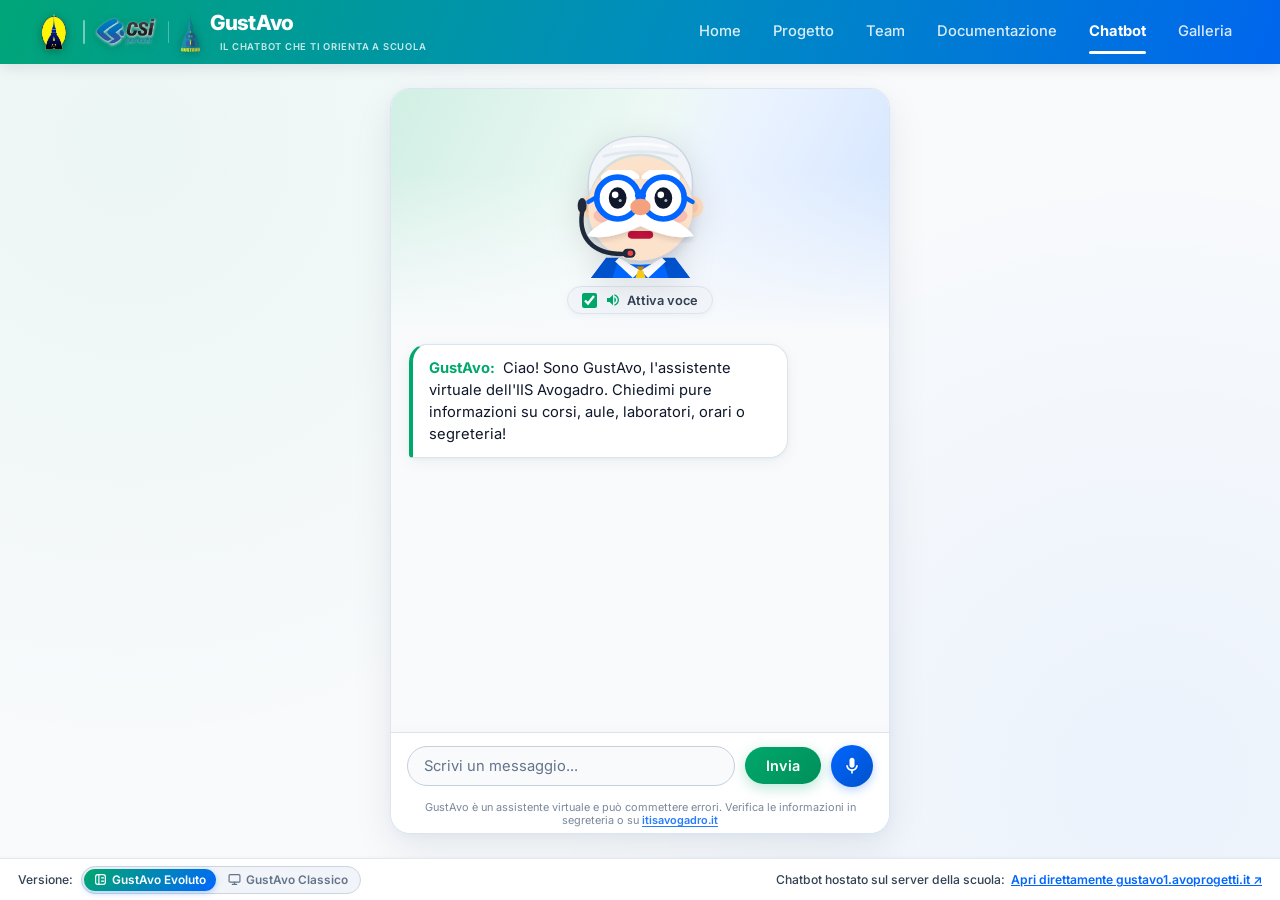
==== chatbot.html @ 0c6dcbec "Bilancia la Home e uniforma slogan, didascalia e passaggi del progetto" ====
<!DOCTYPE html>
<html lang="it" class="chatbot-page-html">
<head>
    <meta charset="UTF-8">
    <meta name="viewport" content="width=device-width, initial-scale=1.0, viewport-fit=cover">
    <title>Chatbot GustAvo — IIS Avogadro</title>
    <link rel="preconnect" href="https://gustavo1.avoprogetti.it" crossorigin>
    <link rel="dns-prefetch" href="https://gustavo1.avoprogetti.it">
    <link rel="preconnect" href="https://fonts.googleapis.com">
    <link rel="preconnect" href="https://fonts.gstatic.com" crossorigin>
    <link href="https://fonts.googleapis.com/css2?family=Inter:wght@400;500;600;700;800&display=swap" rel="stylesheet">
    <link rel="icon" type="image/png" href="assets/img/favicon.png?v=2">
    <link rel="apple-touch-icon" href="assets/img/favicon.png?v=2">
    <link rel="manifest" href="manifest.json">

    <!-- Meta Tag Condivisione Social & Chat (Senza immagine, solo testo ufficiale) -->
    <meta property="og:type" content="website">
    <meta property="og:site_name" content="GustAvo · IIS Avogadro">
    <meta property="og:title" content="GustAvo">
    <meta property="og:description" content="GustAvo, Il chatbot che ti orienta a scuola · IIS Avogadro">
    <meta name="twitter:card" content="summary">
    <meta name="twitter:title" content="GustAvo">
    <meta name="twitter:description" content="GustAvo, Il chatbot che ti orienta a scuola · IIS Avogadro">

    <link rel="stylesheet" href="assets/css/style.css?v=4.42">
    <script src="assets/js/main.js?v=4.25" defer></script>
    <script src="assets/js/intents-data.js?v=8.16" defer></script>
    <script src="assets/js/chatbot-theme-inject.js?v=8.18" defer></script>
    <link rel="stylesheet" href="assets/css/chatbot-page.css?v=1">
</head>
<body class="chatbot-page">

    <!-- NAVBAR UFFICIALE GUSTAVO -->
    <header>
        <nav class="navbar">
            <div class="nav-brand-group">
                <div class="nav-brand-logos" aria-label="Loghi IIS Avogadro e CSI Piemonte">
                    <a href="https://www.itisavogadro.it/" target="_blank" rel="noopener noreferrer" class="nav-logo-link" title="Istituto Tecnico Amedeo Avogadro — Torino">
                        <img src="assets/img/logo_avogadro.png" alt="Logo IIS Avogadro" class="nav-logo-avo">
                    </a>
                    <span class="nav-logo-divider" aria-hidden="true"></span>
                    <a href="https://www.csipiemonte.it/it" target="_blank" rel="noopener noreferrer" class="nav-logo-link" title="CSI Piemonte">
                        <img src="assets/img/logo_csi_piemonte.png" alt="Logo CSI Piemonte" class="nav-logo-csi">
                    </a>
                </div>
                <span class="nav-brand-divider" aria-hidden="true"></span>
                <a href="index.html" class="logo-link" title="GustAvo — Home">
                    <img src="assets/img/gustavo_icon.png" alt="" width="40" height="40" decoding="async" class="nav-logo-gustavo-full">
                    <span class="logo-testo">
                        <span class="logo-nome">GustAvo</span>
                        <span class="logo-motto">Il chatbot che ti orienta a scuola</span>
                    </span>
                </a>
            </div>

            <ul class="nav-links">
                <li><a href="index.html">Home</a></li>
                <li><a href="progetto.html">Progetto</a></li>
                <li><a href="team.html">Team</a></li>
                <li><a href="documentazione.html">Documentazione</a></li>
                <li><a href="chatbot.html" class="active">Chatbot</a></li>
                <li><a href="galleria.html">Galleria</a></li>
            </ul>

            <button class="hamburger" id="hamburger" aria-label="Menu di navigazione" aria-expanded="false">
                <span></span><span></span><span></span>
            </button>
        </nav>

        <!-- MENU MOBILE TOUCH-FRIENDLY -->
        <nav class="nav-mobile" id="navMobile" aria-hidden="true">
            <a href="index.html">Home</a>
            <a href="progetto.html">Progetto</a>
            <a href="team.html">Team</a>
            <a href="documentazione.html">Documentazione</a>
            <a href="chatbot.html" class="active">Chatbot</a>
            <a href="galleria.html">Galleria</a>
        </nav>
    </header>

    <!-- MAIN CHATBOT WORKSPACE -->
    <main class="chatbot-main" id="main">
        <h1 class="sr-only">Chatbot GustAvo — Assistente virtuale scolastico</h1>
        <div class="chatbot-iframe-box">
            <iframe
                class="chatbot-iframe"
                title="Chatbot GustAvo — Server Ufficiale gustavo1.avoprogetti.it"
                allow="microphone; autoplay"
                scrolling="no">
            </iframe>
        </div>

        <!-- BARRA INFORMATIVA SERVER E SELEZIONE UI -->
        <div class="chatbot-direct-bar">
            <div class="chatbot-ui-switch-wrapper">
                <span class="chatbot-bar-note">Versione:</span>
                <div class="chatbot-toggle-pill" role="radiogroup" aria-label="Scegli la versione di GustAvo">
                    <button type="button" class="pill-btn active" id="btnUiModern" aria-checked="true" role="radio" title="Usa GustAvo Evoluto: ricerca delle aule e percorsi aggiornati">
                        <svg class="pill-icon" viewBox="0 0 24 24" width="13" height="13" fill="none" stroke="currentColor" stroke-width="2.2" stroke-linecap="round" stroke-linejoin="round" aria-hidden="true"><rect x="3" y="3" width="18" height="18" rx="4"/><path d="M9 3v18"/><path d="M14 9h4"/><path d="M14 15h4"/></svg>
                        <span>GustAvo Evoluto</span>
                    </button>
                    <button type="button" class="pill-btn" id="btnUiLegacy" aria-checked="false" role="radio" title="Usa GustAvo Classico: versione originale">
                        <svg class="pill-icon" viewBox="0 0 24 24" width="13" height="13" fill="none" stroke="currentColor" stroke-width="2.2" stroke-linecap="round" stroke-linejoin="round" aria-hidden="true"><rect x="2" y="3" width="20" height="14" rx="2"/><path d="M8 21h8"/><path d="M12 17v4"/></svg>
                        <span>GustAvo Classico</span>
                    </button>
                </div>
            </div>
            <div class="chatbot-direct-info">
                <span class="chatbot-bar-note">Chatbot hostato sul server della scuola:</span>
                <a href="https://gustavo1.avoprogetti.it" target="_blank" rel="noopener">Apri direttamente gustavo1.avoprogetti.it ↗</a>
            </div>
        </div>
    </main>

</body>
</html>
---- assets/css/style.css ----
/* ==========================================================================
   GustAvo — Portale Ufficiale del Progetto
   IIS Amedeo Avogadro, Torino · Classe 5CI
   Design editoriale, moderno, tecnologico e autentico
   ========================================================================== */

/* --------------------------------------------------------------------------
   1. Reset & Setup Globale
   -------------------------------------------------------------------------- */
*,
*::before,
*::after {
    box-sizing: border-box;
    margin: 0;
    padding: 0;
    -webkit-user-select: none !important;
    -moz-user-select: none !important;
    -ms-user-select: none !important;
    user-select: none !important;
    -webkit-tap-highlight-color: transparent !important;
}

::selection {
    background: transparent !important;
    color: inherit !important;
}

::-moz-selection {
    background: transparent !important;
    color: inherit !important;
}

input,
textarea {
    -webkit-user-select: text !important;
    -moz-user-select: text !important;
    -ms-user-select: text !important;
    user-select: text !important;
}

:focus-visible {
    outline: 2px solid #0066ff;
    outline-offset: 2px;
}

/* Accessibilità Globale (WCAG 2.1 / 2.2 AA) */
.sr-only {
    position: absolute !important;
    width: 1px !important;
    height: 1px !important;
    padding: 0 !important;
    margin: -1px !important;
    overflow: hidden !important;
    clip: rect(0, 0, 0, 0) !important;
    white-space: nowrap !important;
    border: 0 !important;
}

.skip-link {
    position: absolute;
    top: -100px;
    left: 16px;
    background: #0066ff;
    color: #ffffff !important;
    padding: 12px 20px;
    border-radius: 8px;
    font-weight: 700;
    font-size: 0.95rem;
    text-decoration: none;
    z-index: 99999;
    box-shadow: 0 8px 24px rgba(0, 0, 0, 0.3);
    transition: top 0.15s ease-in-out;
}

.skip-link:focus,
.skip-link:focus-visible {
    top: 16px;
    outline: 3px solid #ffcc00;
    outline-offset: 2px;
}

html {
    --font-main: "Inter", -apple-system, BlinkMacSystemFont, "Segoe UI", Roboto, sans-serif;
    font-size: 16px;
    -webkit-font-smoothing: antialiased;
    overflow-x: hidden;
    /* Elimina il rimbalzo elastico/bounciness mantenendo lo scorrimento naturale */
    overscroll-behavior-y: none;
}

body {
    font-family: var(--font-main);
    background-color: #f6f9fc;
    color: #1e293b;
    line-height: 1.6;
    min-height: 100vh;
    display: flex;
    flex-direction: column;
    width: 100%;
}

main {
    flex: 1;
    width: 100%;
}

a,
[role="link"] {
    color: inherit;
    text-decoration: none;
    cursor: pointer;
    -webkit-user-select: none;
    user-select: none;
}

img {
    display: block;
    max-width: 100%;
    height: auto;
    -webkit-user-drag: none;
    -webkit-user-select: none;
    user-select: none;
}

/* --------------------------------------------------------------------------
   2. Variabili & Palette dell'Avogadro
   -------------------------------------------------------------------------- */
:root {
    --brand-green: #00a86b;
    --brand-blue: #0066ff;
    --brand-dark: #0f172a;
    --brand-gradient: linear-gradient(90deg, #00a86b 0%, #0066ff 100%);

    --bg-page: #f8fafc;
    --bg-surface: #ffffff;
    --border-subtle: #e2e8f0;
    --border-card: #cbd5e1;

    --text-heading: #0f172a;
    --text-body: #334155;
    --text-muted: #64748b;

    --max-w: 1060px;
    --radius-sm: 6px;
    --radius-md: 10px;
    --radius-lg: 16px;
    --nav-height: 60px;
}

/* --------------------------------------------------------------------------
   3. Layout & Contenitori
   -------------------------------------------------------------------------- */
.container {
    width: 100%;
    max-width: var(--max-w);
    margin: 0 auto;
    padding: 0 28px;
}

.page-wrapper {
    padding: 36px 0 64px;
}

.page-header {
    margin-bottom: 26px;
    padding-bottom: 0;
    border-bottom: 0;
}

.team-page-header,
.documentation-page-header,
.project-page-header,
.gallery-page-header {
    border-bottom: 0;
}

.titolo-pagina {
    font-size: clamp(1.75rem, 3vw, 2.3rem);
    font-weight: 800;
    letter-spacing: -0.5px;
    line-height: 1.25;
    color: var(--text-heading);
    margin-bottom: 8px;
}

.sottotitolo {
    font-size: 1.02rem;
    color: var(--text-muted);
    max-width: 680px;
    line-height: 1.6;
}

/* --------------------------------------------------------------------------
   4. Navbar
   -------------------------------------------------------------------------- */
/* Sticky wrapper — applicato solo all'header principale del sito */
body>header {
    position: sticky;
    top: 0;
    z-index: 1005;
    width: 100%;
}

.navbar {
    width: 100%;
    height: var(--nav-height);
    background: var(--brand-gradient);
    padding: 0 32px;
    display: flex;
    align-items: center;
    justify-content: space-between;
    box-shadow: 0 2px 10px rgba(0, 50, 140, 0.12);
}

.nav-brand-group {
    display: inline-flex;
    align-items: center;
    gap: 14px;
}

.nav-brand-logos {
    display: inline-flex;
    align-items: center;
    gap: 11px;
    background: transparent;
    padding: 0;
    border-radius: 0;
    box-shadow: none;
    flex-shrink: 0;
}

.nav-logo-link {
    display: inline-flex;
    align-items: center;
    justify-content: center;
    text-decoration: none;
    line-height: 1;
    transition: transform 0.2s ease, opacity 0.2s ease;
}

.nav-logo-link:hover {
    transform: translateY(-1.5px);
    opacity: 0.88;
}

.nav-logo-avo {
    height: 36px;
    width: auto;
    object-fit: contain;
    display: block;
    filter: drop-shadow(0 2px 5px rgba(0, 0, 0, 0.3));
}

.nav-logo-divider {
    width: 1.5px;
    height: 24px;
    background: rgba(255, 255, 255, 0.45);
    border-radius: 1px;
    flex-shrink: 0;
    display: inline-block;
}

.nav-logo-csi {
    height: 27px;
    width: auto;
    object-fit: contain;
    display: block;
    filter: drop-shadow(0 1px 1.5px rgba(255, 255, 255, 0.8)) drop-shadow(0 2px 4px rgba(0, 0, 0, 0.22));
}

.nav-brand-divider {
    width: 1.5px;
    height: 22px;
    background: rgba(255, 255, 255, 0.3);
    border-radius: 1px;
    flex-shrink: 0;
    display: inline-block;
}

.logo-link {
    font-weight: 800;
    font-size: 1.35rem;
    color: #ffffff;
    letter-spacing: -0.3px;
    text-decoration: none;
    display: inline-flex;
    align-items: center;
    gap: 8px;   
    transition: opacity 0.2s ease;
}

.logo-link:hover {
    opacity: 0.92;
}

.nav-logo-icon {
    width: 28px;
    height: 28px;
    border-radius: 50%;
    object-fit: cover;
    background: #ffffff;
    padding: 1.5px;
    box-shadow: 0 1px 4px rgba(0, 0, 0, 0.2);
}

/* --------------------------------------------------------------------------
   Skeleton UI — ESCLUSIVAMENTE per le foto del sito (Wi-Fi / Rete lenta)
   -------------------------------------------------------------------------- */
.photo-skeleton-box {
    position: relative;
    overflow: hidden;
    background-color: #e2e8f0;
    width: 100%;
}

/* Shimmer animato attivo finché la foto non ha completato il download */
.photo-skeleton-box:not(.is-loaded)::after {
    content: '';
    position: absolute;
    inset: 0;
    background: linear-gradient(
        90deg,
        rgba(226, 232, 240, 0) 0%,
        rgba(255, 255, 255, 0.65) 50%,
        rgba(226, 232, 240, 0) 100%
    );
    background-size: 200% 100%;
    animation: photo-skeleton-shimmer 1.5s infinite linear;
    will-change: background-position;
    z-index: 4;
    pointer-events: none;
}

@keyframes photo-skeleton-shimmer {
    0% {
        background-position: -200% 0;
    }
    100% {
        background-position: 200% 0;
    }
}

.photo-skeleton-box img {
    display: block;
    width: 100%;
    opacity: 0;
    transition: opacity 0.4s ease, filter 0.35s ease;
}

/* Foto trasparente finché è in download over Wi-Fi / rete */
.photo-skeleton-box:not(.is-loaded) img {
    opacity: 0 !important;
}

/* Foto visibile con transizione fluida SOLO una volta completato il caricamento */
.photo-skeleton-box.is-loaded img {
    opacity: 1 !important;
}

.photo-skeleton-box.is-loaded {
    background-color: transparent;
}

/* Dimensioni fisse del box per prevenire scatti durante il caricamento */
.hero-photo-frame {
    aspect-ratio: 16 / 10;
    width: 100%;
    border-radius: calc(var(--radius-md) - 4px);
    overflow: hidden;
    position: relative;
    z-index: 2;
    background: #e2e8f0;
}

.hero-photo-frame img {
    width: 100%;
    height: 100%;
    aspect-ratio: 16 / 10;
    object-fit: cover;
    object-position: center;
    display: block;
    image-rendering: auto;
}

.gallery-card .photo-skeleton-box {
    aspect-ratio: 4 / 3;
    border-radius: calc(var(--radius-md) - 2px) calc(var(--radius-md) - 2px) 0 0;
    flex-shrink: 0;
}

.gallery-card .photo-skeleton-box img {
    height: 100%;
    aspect-ratio: 4 / 3;
    object-fit: cover;
}

.team-photo-wrapper .photo-skeleton-box {
    border-radius: calc(var(--radius-md) - 2px) calc(var(--radius-md) - 2px) 0 0;
    aspect-ratio: 951 / 474;
}

.team-photo-wrapper .photo-skeleton-box img {
    height: 100%;
    object-fit: cover;
}

.logo-testo {
    display: flex;
    flex-direction: column;
    justify-content: center;
    line-height: 1;
}

.logo-nome {
    font-size: 1.35rem;
    font-weight: 800;
    letter-spacing: -0.3px;
    line-height: 1.05;
}

.logo-motto {
    margin-left: 10px;
    margin-top: 3px;
    font-size: 0.62rem;
    font-weight: 600;
    letter-spacing: 1px;
    line-height: 1;
    text-transform: uppercase;
    color: rgba(243, 250, 245, 0.52);
    white-space: nowrap;
}
.nav-links {
    list-style: none;
    display: flex;
    align-items: center;
    gap: 8px;
    height: 100%;
}

.nav-links li {
    height: 100%;
    display: flex;
    align-items: center;
}

.nav-links a {
    position: relative;
    color: rgba(255, 255, 255, 0.85);
    font-size: 0.92rem;
    font-weight: 500;
    padding: 0 12px;
    height: 100%;
    display: flex;
    align-items: center;
    transition: color 160ms ease;
    text-decoration: none;
}

.nav-links a:hover {
    color: #ffffff;
}

/* Barra animata sotto le voci dell'header (compare piano piano) */
.nav-links a::after {
    content: "";
    position: absolute;
    bottom: 10px;
    left: 12px;
    right: 12px;
    height: 3px;
    background-color: #ffffff;
    border-radius: 2px;
    transform: scaleX(0);
    transform-origin: center;
    opacity: 0;
    transition: transform 0.32s cubic-bezier(0.25, 1, 0.5, 1), opacity 0.25s ease;
}

.nav-links a:hover::after {
    transform: scaleX(1);
    opacity: 0.75;
}

/* Pagina attiva: compare piano piano con animazione fluida */
.nav-links a.active {
    color: #ffffff;
    font-weight: 700;
}

.nav-links a.active::after {
    transform: scaleX(1);
    opacity: 1;
    animation: navUnderlineGrow 0.4s cubic-bezier(0.25, 1, 0.5, 1) forwards;
}

@keyframes navUnderlineGrow {
    0% {
        transform: scaleX(0);
        opacity: 0;
    }

    100% {
        transform: scaleX(1);
        opacity: 1;
    }
}

/* Hamburger */
.hamburger {
    display: none;
    flex-direction: column;
    justify-content: center;
    gap: 5px;
    width: 32px;
    height: 32px;
    background: none;
    border: none;
    cursor: pointer;
    padding: 2px;
}

.hamburger span {
    display: block;
    width: 22px;
    height: 2.8px;
    background: #ffffff;
    border-radius: 2px;
    transition: transform 220ms ease, opacity 220ms ease;
    box-shadow: 0 1px 3px rgba(0, 0, 0, 0.4);
}

.hamburger.aperto span:nth-child(1) {
    transform: translateY(7px) rotate(45deg);
    background: #ffffff !important;
}

.hamburger.aperto span:nth-child(2) {
    opacity: 0;
}

.hamburger.aperto span:nth-child(3) {
    transform: translateY(-7px) rotate(-45deg);
    background: #ffffff !important;
}

.nav-mobile {
    display: flex;
    flex-direction: column;
    background: linear-gradient(160deg, #009e64, #0059de);
    padding: 8px 16px 16px;
    position: absolute;
    top: 100%;
    left: 0;
    right: 0;
    width: 100%;
    z-index: 1006;
    box-shadow: 0 14px 28px rgba(0, 30, 80, 0.25);
    opacity: 0;
    visibility: hidden;
    transform: translateY(-8px);
    pointer-events: none;
    transition: opacity 0.22s ease, transform 0.22s cubic-bezier(0.16, 1, 0.3, 1), visibility 0.22s ease;
}

.nav-mobile.visibile {
    opacity: 1;
    visibility: visible;
    transform: translateY(0);
    pointer-events: auto;
}

.nav-mobile a {
    padding: 12px 18px;
    font-size: 0.95rem;
    font-weight: 500;
    color: rgba(255, 255, 255, 0.9);
    border-radius: 4px;
    margin-bottom: 2px;
    text-decoration: none;
    display: block;
    transition: background 0.15s ease, color 0.15s ease;
}

.nav-mobile a:active,
.nav-mobile a:hover {
    background: rgba(255, 255, 255, 0.12);
    color: #ffffff;
}

.nav-mobile a.active {
    color: #ffffff;
    font-weight: 700;
    text-decoration: underline;
    text-underline-offset: 6px;
    text-decoration-thickness: 2px;
    background: transparent;
}

.nav-mobile-backdrop {
    display: block;
    position: fixed;
    inset: 0;
    background: rgba(10, 15, 29, 0.45);
    backdrop-filter: blur(2px);
    -webkit-backdrop-filter: blur(2px);
    z-index: 1004;
    -webkit-tap-highlight-color: transparent;
    opacity: 0;
    visibility: hidden;
    pointer-events: none;
    transition: opacity 0.22s ease, visibility 0.22s ease;
}

.nav-mobile-backdrop.visibile {
    opacity: 1;
    visibility: visible;
    pointer-events: auto;
}

/* --------------------------------------------------------------------------
   5. Pulsanti
   -------------------------------------------------------------------------- */
.btn {
    display: inline-flex;
    align-items: center;
    justify-content: center;
    gap: 8px;
    padding: 11px 24px;
    border-radius: var(--radius-sm);
    font-size: 0.92rem;
    font-weight: 600;
    cursor: pointer;
    transition: box-shadow 0.3s cubic-bezier(0.2, 0.8, 0.2, 1),
        filter 0.25s ease,
        border-color 0.25s ease,
        background 0.25s ease;
    border: none;
    text-decoration: none;
    position: relative;
}

.btn:hover {
    /* Nessun movimento/saltello */
    transform: none;
}

.btn-primario {
    background: var(--brand-gradient);
    color: #ffffff;
    box-shadow: 0 4px 14px rgba(0, 102, 255, 0.24);
}

.btn-primario:hover {
    box-shadow: 0 12px 28px rgba(0, 80, 220, 0.38);
    filter: brightness(1.06) contrast(1.02);
}

.btn-bordo {
    background: #ffffff;
    color: var(--text-heading);
    border: 2px solid var(--border-card);
    box-shadow: 0 2px 6px rgba(0, 20, 60, 0.04);
}

.btn-bordo:hover {
    border-color: transparent;
    background: linear-gradient(#ffffff, #ffffff) padding-box, var(--brand-gradient) border-box;
    box-shadow: 0 10px 24px rgba(0, 50, 140, 0.16);
    color: var(--text-heading);
}

.btn-group {
    display: flex;
    flex-wrap: wrap;
    align-items: center;
    gap: 12px;
}

/* --------------------------------------------------------------------------
   6. Homepage: Hero Editoriale & Layout Asimmetrico
   -------------------------------------------------------------------------- */
.hero-editorial {
    padding: 48px 0 56px;
}

.hero-grid {
    display: grid;
    grid-template-columns: 1.05fr 0.95fr;
    gap: 40px;
    align-items: center;
}

.hero-title {
    font-size: clamp(2.3rem, 4.4vw, 3.3rem);
    font-weight: 800;
    letter-spacing: -1.3px;
    line-height: 1.12;
    color: var(--brand-black);
    margin-bottom: 8px;
}

.hero-subtitle {
    font-size: clamp(1.12rem, 2.2vw, 1.34rem);
    font-weight: 700;
    color: var(--brand-blue);
    margin-bottom: 16px;
    letter-spacing: -0.2px;
}

.hero-brand-name {
    background: var(--brand-gradient);
    -webkit-background-clip: text;
    background-clip: text;
    -webkit-text-fill-color: transparent;
    display: inline-block;
}

.hero-lead {
    font-size: 1.08rem;
    color: var(--text-body);
    line-height: 1.7;
    margin-bottom: 28px;
    max-width: 520px;
}

/* Link al sito della scuola dentro il testo dell'hero */
.link-scuola {
    color: var(--text-heading);
    font-weight: 700;
    text-decoration: none;
    padding: 0 1px;
    margin: 0 -1px;
    border-radius: 3px 3px 0 0;

    /* sottolineatura con il gradiente del brand */
    background-image: var(--brand-gradient);
    background-repeat: no-repeat;
    background-position: 0 100%;
    background-size: 100% 2px;

    -webkit-box-decoration-break: clone;
    box-decoration-break: clone;
    transition: background-size 0.35s cubic-bezier(0.25, 1, 0.5, 1),
        color 0.25s ease;
}

.link-scuola:hover,
.link-scuola:focus-visible {
    background-size: 100% 100%;
    color: #ffffff;
    outline: none;
}

/* Foto originali sovrapposte, senza rotazioni che ne ammorbidiscano i dettagli. */
.hero-composition {
    position: relative;
    width: 100%;
    min-height: 415px;
    margin: 10px 0;
}

.hero-photo {
    position: absolute;
    width: 84%;
    border-radius: var(--radius-md);
    overflow: hidden;
    background: #ffffff;
    padding: 4px;
    box-shadow: 0 10px 28px rgba(0, 30, 80, 0.14);
    cursor: default;
    transition: box-shadow 0.3s cubic-bezier(0.2, 0.8, 0.2, 1);
}

/* Sfumatura del bordino identica all'header */
.hero-photo::before {
    content: '';
    position: absolute;
    inset: 0;
    border-radius: var(--radius-md);
    background: var(--brand-gradient);
    opacity: 0;
    transition: opacity 0.35s ease;
    z-index: 1;
}

/* Prima foto: in alto a sinistra. */
.hero-photo:nth-child(1) {
    top: 0;
    left: 0;
    z-index: 1;
}

/* Seconda foto: in basso a destra, leggermente sovrapposta. */
.hero-photo:nth-child(2) {
    bottom: 0;
    right: 0;
    z-index: 2;
}

/* Al passaggio del mouse cambia solo la cornice, senza filtri sulla foto. */
.hero-photo:hover {
    z-index: 10;
    box-shadow: 0 20px 46px rgba(0, 40, 100, 0.22);
}

.hero-photo:hover::before {
    opacity: 1;
}

/* --------------------------------------------------------------------------
   7. Homepage: Sezioni Modulari & Visuali (Zero Muri di Testo)
   -------------------------------------------------------------------------- */
.home-modular-section {
    padding: 38px 0;
}

.home-section-header {
    margin-bottom: 24px;
}

.home-section-title {
    font-size: clamp(1.4rem, 2.5vw, 1.85rem);
    font-weight: 800;
    color: var(--text-heading);
    letter-spacing: -0.4px;
    margin-bottom: 8px;
}

.home-section-subtitle {
    font-size: 0.98rem;
    color: var(--text-muted);
    max-width: 660px;
    line-height: 1.6;
}

/* Badge & Pill Tag Universale (rimosse) */
.badge-pill {
    display: none !important;
}

/* --------------------------------------------------------------------------
   Banner Identità & Storia del Progetto in Home
   -------------------------------------------------------------------------- */
.home-story-banner {
    padding: 0 0 44px;
}

.story-banner-box {
    background: var(--bg-surface);
    border: 1px solid var(--border-subtle);
    border-radius: var(--radius-lg);
    padding: 30px 36px;
    display: flex;
    align-items: center;
    justify-content: space-between;
    gap: 32px;
    box-shadow: 0 4px 20px rgba(0, 30, 80, 0.05);
    position: relative;
    overflow: hidden;
}

.story-banner-box::before {
    content: '';
    position: absolute;
    top: 0;
    left: 0;
    width: 5px;
    height: 100%;
    background: var(--brand-gradient);
}

.story-banner-content {
    flex: 1;
}

.story-banner-kicker {
    display: inline-block;
    font-size: 0.8rem;
    font-weight: 700;
    text-transform: uppercase;
    letter-spacing: 1px;
    color: var(--brand-green);
    margin-bottom: 6px;
}

.story-banner-title {
    font-size: clamp(1.24rem, 2.3vw, 1.58rem);
    font-weight: 800;
    color: var(--text-heading);
    letter-spacing: -0.3px;
    line-height: 1.3;
    margin-bottom: 8px;
}

.story-banner-desc {
    font-size: 0.96rem;
    color: var(--text-body);
    line-height: 1.65;
    margin: 0;
}

.story-banner-action {
    flex-shrink: 0;
}

.story-banner-action .btn {
    white-space: nowrap;
}

/* --------------------------------------------------------------------------
   Home: orientamento e informazioni
   -------------------------------------------------------------------------- */
.home-pillars-section {
    padding: 10px 0 60px;
}

.pillars-header {
    margin-bottom: 28px;
}

.pillars-kicker,
.project-section-kicker {
    display: inline-block;
    font-size: 0.78rem;
    font-weight: 700;
    text-transform: uppercase;
    letter-spacing: 1px;
    color: var(--brand-blue);
    margin-bottom: 8px;
}

.pillars-title {
    font-size: clamp(1.35rem, 2.5vw, 1.8rem);
    font-weight: 800;
    color: var(--text-heading);
    letter-spacing: -0.4px;
    line-height: 1.25;
}

.pillars-intro {
    margin-top: 10px;
    font-size: 0.96rem;
    color: var(--text-muted);
}


.pillars-grid {
    display: grid;
    grid-template-columns: 1.15fr 0.95fr 0.9fr;
    gap: 0;
    padding: 32px 0;
    background: var(--bg-surface);
    border: 1px solid var(--border-subtle);
    border-radius: var(--radius-md);
}

.pillar-card {
    min-width: 0;
    padding: 0 28px;
    display: flex;
    flex-direction: column;
    align-items: flex-start;
}

.pillar-card + .pillar-card {
    border-left: 1px solid var(--border-subtle);
}

.pillar-card-title {
    font-size: 1.18rem;
    font-weight: 700;
    color: var(--text-heading);
    line-height: 1.4;
    letter-spacing: -0.35px;
    margin-bottom: 14px;
}

.pillar-card-title::before {
    content: '';
    display: block;
    width: 28px;
    height: 3px;
    background: var(--brand-blue);
    margin-bottom: 18px;
}

.pillar-card-sources .pillar-card-title::before {
    background: var(--brand-green);
}

.pillar-card-ask .pillar-card-title::before {
    background: var(--brand-gradient);
}

.pillar-card-desc,
.pillar-note {
    font-size: 0.93rem;
    color: var(--text-body);
    line-height: 1.7;
}

.study-paths {
    width: 100%;
    list-style: none;
    margin-top: 18px;
    padding: 0;
}

.study-paths li {
    padding: 9px 0;
    border-top: 1px solid var(--border-subtle);
    font-size: 0.83rem;
    line-height: 1.5;
    font-weight: 500;
    color: var(--text-heading);
}

.study-paths li:last-child {
    padding-bottom: 0;
}

.pillar-note {
    margin: 18px 0 0;
    color: var(--text-muted);
}

.editorial-link {
    display: inline-flex;
    align-items: baseline;
    gap: 10px;
    max-width: 100%;
    font-size: 0.86rem;
    line-height: 1.55;
    font-weight: 600;
    color: var(--brand-blue);
    text-decoration: underline;
    text-decoration-color: transparent;
    text-underline-offset: 4px;
    transition: text-decoration-color 0.2s ease;
}

.editorial-link span {
    flex-shrink: 0;
}

.editorial-link:hover,
.editorial-link:focus-visible {
    text-decoration-color: currentColor;
}

.pillar-card .editorial-link {
    margin-top: auto;
    padding-top: 8px;
}

.question-example,
.question-example-box {
    margin: 22px 0 0;
    display: flex;
    flex-direction: column;
    gap: 6px;
}

.question-example span,
.question-example .question-label,
.question-example-label {
    display: inline-block;
    font-family: "Inter", -apple-system, BlinkMacSystemFont, "Segoe UI", Roboto, sans-serif;
    font-size: 0.76rem;
    font-weight: 700;
    letter-spacing: 0.06em;
    text-transform: uppercase;
    color: var(--text-muted);
    margin-bottom: 2px;
}

.question-example,
.question-example-text {
    font-family: "Inter", -apple-system, BlinkMacSystemFont, "Segoe UI", Roboto, sans-serif;
    font-size: 1.15rem;
    font-weight: 700;
    line-height: 1.45;
    letter-spacing: -0.3px;
    color: var(--brand-blue);
}

/* --------------------------------------------------------------------------
   Progetto: foto e racconto delle attività
   -------------------------------------------------------------------------- */
.project-journey-grid {
    display: grid;
    grid-template-columns: repeat(3, minmax(0, 1fr));
    gap: 28px;
}

.journey-card {
    min-width: 0;
}

.journey-photo {
    display: block;
    width: 100%;
    height: auto;
    aspect-ratio: 16 / 10;
    object-fit: cover;
    border-radius: var(--radius-md);
    background: var(--border-subtle);
}

.journey-copy {
    padding: 18px 0 0;
}

.journey-location {
    font-size: 0.79rem;
    color: var(--text-muted);
    margin-bottom: 8px;
}

.journey-title {
    font-size: 1.2rem;
    font-weight: 700;
    color: var(--text-heading);
    letter-spacing: -0.35px;
    line-height: 1.4;
    margin-bottom: 10px;
}

.journey-desc {
    font-size: 0.94rem;
    color: var(--text-body);
    line-height: 1.7;
    margin: 0;
}

.journey-gallery-link {
    margin-top: 24px;
}

/* Quattro passaggi lungo una linea, senza riquadri ripetuti. */
.tech-pipeline-flow {
    display: grid;
    grid-template-columns: repeat(4, minmax(0, 1fr));
    gap: 0;
    padding: 0;
    list-style: none;
}

.pipeline-step {
    position: relative;
    min-width: 0;
    border-top: 1px solid var(--border-card);
    padding: 22px 24px 0 0;
}

.pipeline-step:last-child {
    padding-right: 0;
}

.pipeline-step::before {
    content: '';
    position: absolute;
    top: -4px;
    left: 0;
    width: 7px;
    height: 7px;
    border-radius: 50%;
    background: var(--brand-blue);
}


.pipeline-num {
    display: block;
    color: var(--brand-blue);
    font-size: 0.8rem;
    font-weight: 600;
    margin-bottom: 10px;
    font-variant-numeric: tabular-nums;
}

.pipeline-title {
    font-size: 1.04rem;
    font-weight: 700;
    color: var(--text-heading);
    letter-spacing: -0.2px;
    line-height: 1.45;
    margin-bottom: 10px;
}

.pipeline-desc {
    font-size: 0.9rem;
    color: var(--text-body);
    line-height: 1.7;
    margin: 0;
}

.project-technical-note {
    display: flex;
    align-items: baseline;
    flex-wrap: wrap;
    gap: 8px 24px;
    margin-top: 30px;
    padding-top: 20px;
    border-top: 1px solid var(--border-subtle);
}

.project-technical-note p {
    font-size: 0.9rem;
    color: var(--text-muted);
    margin: 0;
}

#pillars-title,
#project-origin-title,
#project-how-title {
    scroll-margin-top: 32px;
}

/* Sezioni di Contenuto Universali */
.content-section {
    margin-top: 50px;
}

.section-header {
    margin-bottom: 24px;
}

.section-title {
    font-size: clamp(1.4rem, 2.5vw, 1.85rem);
    font-weight: 800;
    color: var(--text-heading);
    letter-spacing: -0.4px;
    margin-bottom: 6px;
}

.section-subtitle {
    font-size: 0.96rem;
    color: var(--text-muted);
    max-width: 660px;
    line-height: 1.6;
    margin: 0;
}

/* --------------------------------------------------------------------------
   Design System Unificato: Card & Griglie Coerenti per Tutto il Sito
   -------------------------------------------------------------------------- */
.unified-cards-grid {
    display: grid;
    gap: 20px;
}

.unified-cards-grid.grid-3 {
    grid-template-columns: repeat(3, 1fr);
}

.unified-cards-grid.grid-4 {
    grid-template-columns: repeat(4, 1fr);
}

.unified-card {
    background: #ffffff;
    border: 2px solid var(--border-subtle);
    border-radius: var(--radius-md);
    padding: 24px 22px;
    box-shadow: 0 4px 16px rgba(0, 20, 60, 0.04);
    display: flex;
    flex-direction: column;
    transition: box-shadow 0.3s cubic-bezier(0.2, 0.8, 0.2, 1),
        border-color 0.25s ease,
        background 0.25s ease;
}

.unified-card:hover {
    border-color: transparent;
    background: linear-gradient(#ffffff, #ffffff) padding-box, var(--brand-gradient) border-box;
    box-shadow: 0 10px 26px rgba(0, 40, 100, 0.12);
}

.card-icon-box {
    width: 44px;
    height: 44px;
    border-radius: 10px;
    background: rgba(0, 102, 255, 0.08);
    color: var(--brand-blue);
    display: flex;
    align-items: center;
    justify-content: center;
    flex-shrink: 0;
    margin-bottom: 16px;
    transition: background 0.25s ease, color 0.25s ease;
}

.card-icon-box svg {
    width: 22px;
    height: 22px;
}

.unified-card:hover .card-icon-box {
    background: var(--brand-gradient);
    color: #ffffff;
}

.card-title {
    font-size: 1.05rem;
    font-weight: 700;
    color: var(--text-heading);
    margin-bottom: 8px;
    letter-spacing: -0.2px;
}

.card-desc {
    font-size: 0.88rem;
    color: var(--text-muted);
    line-height: 1.6;
    margin: 0;
}

.card-desc code {
    font-size: 0.82rem;
    padding: 2px 6px;
    background: #f1f5f9;
    border: 1px solid var(--border-subtle);
    border-radius: 4px;
    color: var(--brand-blue);
    font-weight: 600;
}

/* Aeroplanino di carta su Scopri il progetto (statico) */
.plane-icon {
    flex-shrink: 0;
}

@media (max-width: 992px) {
    .unified-cards-grid.grid-4 {
        grid-template-columns: repeat(2, 1fr);
    }
}

@media (max-width: 768px) {

    .unified-cards-grid.grid-3,
    .unified-cards-grid.grid-4 {
        grid-template-columns: 1fr;
        gap: 14px;
    }
}

/* Card Panel Generico Uniforme */
.card-panel {
    background: #ffffff;
    border: 1px solid var(--border-subtle);
    border-radius: var(--radius-md);
    padding: 28px 32px;
    box-shadow: 0 4px 16px rgba(0, 20, 60, 0.04);
}

/* 4. Split CTA: Progetto e Prova GustAvo */
.home-split-cta {
    display: grid;
    grid-template-columns: 1fr 1fr;
    gap: 20px;
    margin-top: 10px;
    margin-bottom: 20px;
}

.split-box {
    background: #ffffff;
    border: 1px solid var(--border-subtle);
    border-radius: var(--radius-md);
    padding: 28px 26px;
    box-shadow: 0 4px 16px rgba(0, 20, 60, 0.04);
    display: flex;
    flex-direction: column;
    justify-content: space-between;
}

.split-box.highlight {
    background: linear-gradient(135deg, rgba(0, 168, 107, 0.04) 0%, rgba(0, 102, 255, 0.07) 100%);
    border-color: rgba(0, 102, 255, 0.25);
}

.split-box h3 {
    font-size: 1.25rem;
    font-weight: 800;
    color: var(--text-heading);
    margin-bottom: 8px;
}

.split-box p {
    font-size: 0.94rem;
    color: var(--text-body);
    line-height: 1.6;
    margin-bottom: 22px;
}

/* --------------------------------------------------------------------------
   7. Pagina Progetto (Narrazione Visiva & Scheda Sintesi)
   -------------------------------------------------------------------------- */
.project-story {
    display: flex;
    flex-direction: column;
    gap: 28px;
}

.story-chapter {
    background: #ffffff;
    border: 1px solid var(--border-subtle);
    border-radius: var(--radius-md);
    padding: 28px 32px;
    box-shadow: 0 4px 16px rgba(0, 20, 60, 0.04);
}

.story-chapter h2 {
    font-size: 1.3rem;
    font-weight: 800;
    color: var(--text-heading);
    margin-bottom: 12px;
    letter-spacing: -0.3px;
}

.story-chapter p {
    font-size: 0.98rem;
    color: var(--text-body);
    line-height: 1.75;
    margin-bottom: 12px;
}

.story-chapter p:last-child {
    margin-bottom: 0;
}

/* Foto del Team / Classe — Stesso feedback e stile della Galleria */
.team-photo-wrapper {
    display: flex;
    flex-direction: column;
    position: relative;
    border-radius: var(--radius-md);
    overflow: hidden;
    background: #ffffff;
    border: 2px solid var(--border-subtle);
    box-shadow: 0 4px 14px rgba(0, 20, 60, 0.04);
    cursor: pointer;
    margin: 0 auto 24px;
    width: 951px;
    max-width: 100%;
    transition: box-shadow 0.3s cubic-bezier(0.2, 0.8, 0.2, 1),
        border-color 0.25s ease,
        background 0.25s ease;
}

.team-photo-wrapper:hover {
    border-color: transparent;
    background: linear-gradient(#ffffff, #ffffff) padding-box, var(--brand-gradient) border-box;
    box-shadow: 0 14px 30px rgba(0, 40, 100, 0.14);
}

.team-photo-img {
    width: 100%;
    height: auto;
    max-width: 100%;
    display: block;
    flex-shrink: 0;
    border-radius: calc(var(--radius-md) - 2px) calc(var(--radius-md) - 2px) 0 0;
    transition: filter 0.35s ease;
}

.team-photo-wrapper:hover .team-photo-img {
    filter: brightness(1.04) contrast(1.02);
}

.team-photo-caption {
    flex: 1 1 auto;
    display: flex;
    align-items: center;
    gap: 8px;
    padding: 10px 14px;
    font-size: 0.82rem;
    color: var(--text-body);
    line-height: 1.45;
    background: #ffffff;
    font-weight: 500;
}

.team-photo-caption svg {
    color: var(--brand-blue);
    flex-shrink: 0;
}

/* Scheda di sintesi pulita ed essenziale */
.project-meta-grid {
    display: grid;
    grid-template-columns: repeat(2, 1fr);
    gap: 16px;
    margin-top: 18px;
    padding-top: 18px;
    border-top: 1px solid var(--border-subtle);
}

.meta-item {
    display: flex;
    flex-direction: column;
    gap: 2px;
}

.meta-label {
    font-size: 0.78rem;
    font-weight: 700;
    text-transform: uppercase;
    letter-spacing: 0.5px;
    color: var(--text-muted);
}

.meta-val {
    font-size: 0.94rem;
    font-weight: 600;
    color: var(--text-heading);
}

/* --------------------------------------------------------------------------
   Team: Sezioni tematiche, Aree di Lavoro, Partner e Valori
   -------------------------------------------------------------------------- */
.team-section {
    margin-top: 48px;
}

.team-areas-grid {
    display: grid;
    grid-template-columns: repeat(3, minmax(0, 1fr));
    gap: 20px;
    margin-top: 20px;
}

.team-area-card {
    padding: 24px;
    display: flex;
    flex-direction: column;
    gap: 10px;
    border: 1px solid var(--border-subtle);
    border-radius: var(--radius-md);
    background: #ffffff;
    transition: transform 0.25s ease, box-shadow 0.25s ease, border-color 0.25s ease;
}

.team-area-card:hover {
    transform: translateY(-2px);
    box-shadow: 0 10px 24px rgba(0, 30, 80, 0.08);
    border-color: var(--border-card);
}

.team-area-card h3 {
    font-size: 1.15rem;
    font-weight: 700;
    color: var(--text-heading);
    letter-spacing: -0.2px;
}

.team-area-card p {
    font-size: 0.88rem;
    color: var(--text-body);
    line-height: 1.6;
}

@media (max-width: 900px) {
    .team-areas-grid {
        grid-template-columns: repeat(2, minmax(0, 1fr));
    }
}

@media (max-width: 600px) {
    .team-areas-grid {
        grid-template-columns: 1fr;
    }
}


/* Pagina Progetto: Layout compatto con video centrato */
.project-page-wrapper {
    padding: 22px 0 42px;
}

.video-center-wrapper {
    display: flex;
    justify-content: center;
    align-items: center;
    width: 100%;
    margin: 0 auto;
}

/* Custom Sleek Video Player */
.custom-video-player {
    position: relative;
    width: 100%;
    max-width: 900px;
    margin: 0 auto;
    border-radius: var(--radius-md);
    overflow: hidden;
    background: #0f172a;
    box-shadow: 0 12px 36px rgba(0, 30, 80, 0.16);
    aspect-ratio: 16 / 9;
    user-select: none;
}

.custom-video-player video {
    width: 100%;
    height: 100%;
    display: block;
    object-fit: cover;
    cursor: pointer;
}

/* Pulsante centrale play: SOLO UN TRIANGOLO COLORATO (senza cerchio e senza blur) */
.video-big-play {
    position: absolute;
    inset: 0;
    margin: auto;
    width: 76px;
    height: 76px;
    background: transparent;
    border: none;
    display: flex;
    align-items: center;
    justify-content: center;
    cursor: pointer;
    box-shadow: none;
    transition: transform 200ms ease, opacity 240ms ease;
    z-index: 10;
    padding: 0;
}

.video-big-play svg.play-triangle-svg {
    width: 76px;
    height: 76px;
    display: block;
    transition: transform 200ms ease;
    filter: none;
}

.video-big-play:hover svg.play-triangle-svg {
    transform: scale(1.12);
    filter: none;
}

.custom-video-player.playing .video-big-play {
    opacity: 0;
    pointer-events: none;
    transform: scale(0.85);
}

/* Barra controlli sovrimpressa */
.video-controls-overlay {
    position: absolute;
    bottom: 0;
    left: 0;
    right: 0;
    padding: 24px 18px 12px;
    background: linear-gradient(to top, rgba(15, 23, 42, 0.95) 0%, rgba(15, 23, 42, 0.5) 65%, transparent 100%);
    display: flex;
    flex-direction: column;
    gap: 8px;
    transition: opacity 250ms ease, transform 250ms ease;
    z-index: 20;
}

.custom-video-player.playing.hide-controls .video-controls-overlay {
    opacity: 0;
    transform: translateY(8px);
    pointer-events: none;
}

/* Timeline scrubber (fluido e immediato) */
.video-timeline {
    width: 100%;
    height: 6px;
    background: rgba(255, 255, 255, 0.25);
    border-radius: 4px;
    cursor: pointer;
    position: relative;
    transition: height 120ms ease;
    touch-action: none;
}

.video-timeline:hover,
.video-timeline.scrubbing {
    height: 8px;
}

.video-timeline-progress {
    height: 100%;
    width: 0%;
    background: var(--brand-gradient);
    border-radius: 4px;
    position: relative;
    transition: none;
    /* Nessun ritardo per seguire il cursore in tempo reale */
}

.video-timeline-progress::after {
    content: "";
    position: absolute;
    right: -6px;
    top: 50%;
    transform: translateY(-50%) scale(0);
    width: 14px;
    height: 14px;
    border-radius: 50%;
    background: #ffffff;
    box-shadow: 0 1px 6px rgba(0, 0, 0, 0.4);
    transition: transform 120ms ease;
    pointer-events: none;
}

.video-timeline:hover .video-timeline-progress::after,
.video-timeline.scrubbing .video-timeline-progress::after {
    transform: translateY(-50%) scale(1);
}

/* Riga pulsanti controlli */
.video-controls-row {
    display: flex;
    align-items: center;
    justify-content: space-between;
}

.video-controls-left,
.video-controls-right {
    display: flex;
    align-items: center;
    gap: 12px;
}

.video-ctrl-btn {
    background: none;
    border: none;
    cursor: pointer;
    color: #ffffff;
    display: flex;
    align-items: center;
    justify-content: center;
    padding: 4px;
    border-radius: 4px;
    transition: color 140ms ease, transform 140ms ease;
}

.video-ctrl-btn:hover {
    color: #38bdf8;
    transform: scale(1.08);
}

.video-ctrl-btn svg {
    width: 20px;
    height: 20px;
    fill: currentColor;
}

.video-time-display {
    font-size: 0.8rem;
    font-weight: 500;
    color: rgba(255, 255, 255, 0.9);
    font-variant-numeric: tabular-nums;
}

.volume-slider-wrap {
    display: flex;
    align-items: center;
    gap: 6px;
}

.volume-range {
    -webkit-appearance: none;
    appearance: none;
    width: 64px;
    height: 5px;
    border-radius: 3px;
    background: linear-gradient(to right, #00a86b 0%, #0066ff var(--vol-fill, 100%), rgba(255, 255, 255, 0.25) var(--vol-fill, 100%));
    outline: none;
    cursor: pointer;
}

.volume-range::-webkit-slider-thumb {
    -webkit-appearance: none;
    width: 12px;
    height: 12px;
    border-radius: 50%;
    background: #ffffff;
    box-shadow: 0 1px 4px rgba(0, 0, 0, 0.35);
    cursor: pointer;
}

.volume-range::-moz-range-thumb {
    width: 12px;
    height: 12px;
    border-radius: 50%;
    background: #ffffff;
    box-shadow: 0 1px 4px rgba(0, 0, 0, 0.35);
    cursor: pointer;
    border: none;
}

.volume-range::-moz-range-progress {
    background: var(--brand-gradient);
    height: 5px;
    border-radius: 3px;
}

/* --------------------------------------------------------------------------
   8. Documentazione (Struttura Chiara & Confronto Tecnico dal PDF)
   -------------------------------------------------------------------------- */
.doc-section {
    background: #ffffff;
    border: 1px solid var(--border-subtle);
    border-radius: var(--radius-md);
    padding: 32px 36px;
    margin-bottom: 28px;
    box-shadow: 0 4px 16px rgba(0, 20, 60, 0.04);
}

.doc-section h2 {
    font-size: 1.35rem;
    font-weight: 800;
    color: var(--text-heading);
    margin-bottom: 12px;
}

.doc-section p {
    font-size: 0.98rem;
    color: var(--text-body);
    line-height: 1.75;
    margin-bottom: 12px;
}

.doc-section p:last-child {
    margin-bottom: 0;
}

/* Griglia Comparativa per le 3 Soluzioni (Dal PDF Slide 33) */
.solutions-grid {
    display: grid;
    grid-template-columns: repeat(3, 1fr);
    gap: 16px;
    margin-top: 20px;
}

.solution-card {
    background: #f8fafc;
    border: 1px solid var(--border-subtle);
    border-radius: var(--radius-sm);
    padding: 20px;
}

.solution-card h3 {
    font-size: 1.05rem;
    font-weight: 700;
    color: var(--text-heading);
    margin-bottom: 8px;
}

.solution-card p {
    font-size: 0.88rem;
    color: var(--text-body);
    line-height: 1.55;
    margin-bottom: 0;
}

/* Snippet JSON perfettamente integrato e senza barre di scorrimento */
.code-preview {
    margin-top: 18px;
    width: 100%;
    background: #0f172a;
    border-radius: var(--radius-md);
    padding: 18px 22px;
    border: 1px solid #1e293b;
    box-sizing: border-box;
    overflow: hidden;
}

.code-preview pre {
    margin: 0;
    font-family: "SF Mono", Consolas, Menlo, monospace;
    font-size: 0.85rem;
    line-height: 1.6;
    color: #e2e8f0;
    white-space: pre-wrap;
    word-break: break-word;
    overflow: hidden;
    scrollbar-width: none;
    -ms-overflow-style: none;
}

.code-preview pre::-webkit-scrollbar {
    display: none;
}

.code-preview .k {
    color: #38bdf8;
}

.code-preview .s {
    color: #86efac;
}

.code-preview .p {
    color: #94a3b8;
}

/* --------------------------------------------------------------------------
   9. Chatbot (Integrazione Iframe Pulita, Reattiva & Bloccata al Viewport)
   -------------------------------------------------------------------------- */
html.chatbot-page-html,
body.chatbot-page {
    height: 100%;
    height: -webkit-fill-available;
    height: 100dvh;
    min-height: 0 !important;
    max-height: 100dvh;
    margin: 0;
    padding: 0;
    overflow: hidden;
}

body.chatbot-page {
    display: flex;
    flex-direction: column;
    width: 100%;
    max-width: 100vw;
    background-color: #f6f9fc;
}

body.chatbot-page>header {
    flex: 0 0 auto;
    width: 100%;
}

.chatbot-main {
    flex: 1 1 0%;
    min-height: 0;
    display: flex;
    flex-direction: column;
    width: 100%;
    max-width: 100vw;
    overflow: hidden;
    position: relative;
}

.chatbot-iframe-box {
    flex: 1 1 0%;
    width: 100%;
    max-width: 100vw;
    min-height: 0;
    position: relative;
    border: none;
    overflow: hidden;
    background: #ffffff;
}

.chatbot-iframe {
    position: absolute;
    top: 0;
    left: 0;
    width: 100%;
    height: 100%;
    border: none;
    display: block;
    background: #ffffff;
}

.chatbot-direct-bar {
    flex: 0 0 auto;
    background: #ffffff;
    border-top: 1px solid var(--border-subtle);
    padding: 7px 18px;
    padding-bottom: max(7px, env(safe-area-inset-bottom, 7px));
    font-size: 0.76rem;
    color: var(--text-muted);
    display: flex;
    flex-direction: row;
    flex-wrap: wrap;
    align-items: center;
    justify-content: space-between;
    gap: 8px;
    width: 100%;
    max-width: 100vw;
    box-sizing: border-box;
    z-index: 30;
    position: relative;
    box-shadow: 0 -1px 4px rgba(0, 0, 0, 0.03);
}

.chatbot-direct-bar a {
    color: var(--brand-blue);
    font-weight: 600;
    text-decoration: underline;
    white-space: nowrap;
}

.chatbot-direct-bar .chatbot-bar-note {
    color: var(--text-body);
    font-weight: 500;
}

@media (max-width: 640px) {
    .chatbot-direct-bar {
        padding: 6px 12px;
        padding-bottom: max(6px, env(safe-area-inset-bottom, 6px));
        font-size: 0.72rem;
        display: flex;
        flex-direction: row;
        flex-wrap: wrap;
        align-items: center;
        justify-content: center;
        text-align: center;
        gap: 4px 10px;
        background: #f8fafc;
        border-top: 1px solid var(--border-subtle);
    }

    .chatbot-direct-bar .chatbot-bar-note {
        display: inline-block;
        color: var(--text-body);
        font-weight: 500;
    }

    .chatbot-direct-bar a {
        white-space: nowrap;
    }
}

/* --------------------------------------------------------------------------
   10. Galleria & Lightbox
   -------------------------------------------------------------------------- */
.gallery-intro-box {
    background: #ffffff;
    border: 1px solid var(--border-subtle);
    border-radius: var(--radius-md);
    padding: 28px 32px;
    margin-bottom: 28px;
    box-shadow: 0 4px 16px rgba(0, 20, 60, 0.04);
}

.gallery-intro-box h2 {
    font-size: 1.25rem;
    font-weight: 800;
    color: var(--text-heading);
    margin-bottom: 8px;
}

.gallery-intro-box p {
    font-size: 0.96rem;
    color: var(--text-body);
    line-height: 1.7;
    margin-bottom: 10px;
}

.gallery-intro-box p:last-child {
    margin-bottom: 0;
}

.gallery-editorial-grid {
    display: grid;
    grid-template-columns: repeat(3, 1fr);
    gap: 16px;
}

/* --------------------------------------------------------------------------
   Slider Galleria Orizzontale per i 3 Incontri (Scroll fluido, gesture, barra sfumata)
   -------------------------------------------------------------------------- */
.encounter-section {
    position: relative;
    width: 100%;
    margin-bottom: 48px;
}

.encounter-header {
    margin-bottom: 16px;
}

.encounter-header .badge-pill {
    margin-bottom: 6px;
}

.encounter-title {
    font-size: clamp(1.2rem, 2.2vw, 1.55rem);
    font-weight: 800;
    color: var(--text-heading);
    letter-spacing: -0.3px;
    margin-bottom: 4px;
}

.encounter-desc {
    font-size: 0.92rem;
    color: var(--text-muted);
    line-height: 1.5;
    max-width: 820px;
}

.gallery-slider-wrapper {
    position: relative;
    width: 100%;
}

.gallery-slider-track {
    display: flex;
    gap: 20px;
    overflow-x: auto;
    overflow-y: hidden;
    scroll-snap-type: x proximity;
    scroll-behavior: smooth;
    -webkit-overflow-scrolling: touch;
    padding: 10px 4px 14px;
    margin: -10px -4px 0;
    outline: none;
    cursor: default;
    scrollbar-width: none;
    -ms-overflow-style: none;
}

.gallery-slider-track::-webkit-scrollbar {
    display: none;
    width: 0;
    height: 0;
}

/* --------------------------------------------------------------------------
   Barra di Scorrimento Personalizzata per i Caroselli (Sfumatura esatta dell'Header)
   -------------------------------------------------------------------------- */
.gallery-custom-scrollbar {
    width: 100%;
    padding: 10px 0 6px;
    display: flex;
    justify-content: center;
}

.gallery-custom-scrollbar-track {
    width: 100%;
    max-width: 460px;
    height: 8px;
    background: rgba(0, 20, 60, 0.08);
    border-radius: 999px;
    position: relative;
    cursor: pointer;
    box-shadow: inset 0 1px 2px rgba(0, 0, 0, 0.05);
}

.gallery-custom-scrollbar-thumb {
    position: absolute;
    top: 0;
    left: 0;
    height: 100%;
    width: 32%;
    background: var(--brand-gradient);
    background: linear-gradient(90deg, #00a86b 0%, #0066ff 100%) !important;
    border-radius: 999px;
    box-shadow: 0 1px 5px rgba(0, 102, 255, 0.35);
    cursor: pointer;
    will-change: transform;
    transition: filter 0.2s ease;
}

.gallery-custom-scrollbar-thumb:hover {
    filter: brightness(1.15);
}

.gallery-custom-scrollbar-thumb:active {
    cursor: pointer;
}

.gallery-slider-track .gallery-card {
    flex: 0 0 380px;
    max-width: 85vw;
    scroll-snap-align: start;
}

.gallery-side-btn {
    position: absolute;
    top: calc(50% - 15px);
    transform: translateY(-50%);
    width: 44px;
    height: 44px;
    border-radius: 50%;
    border: 1px solid var(--border-subtle);
    background: rgba(255, 255, 255, 0.95);
    color: var(--text-heading);
    box-shadow: 0 6px 18px rgba(0, 30, 80, 0.15);
    display: inline-flex;
    align-items: center;
    justify-content: center;
    cursor: pointer;
    z-index: 10;
    transition: transform 0.2s ease, background 0.2s ease, opacity 0.2s ease, color 0.2s ease;
    backdrop-filter: blur(4px);
}

.gallery-side-btn.prev {
    left: -20px;
}

.gallery-side-btn.next {
    right: -20px;
}

.gallery-side-btn:hover:not(:disabled) {
    background: #ffffff;
    color: var(--brand-blue);
    transform: translateY(-50%) scale(1.1);
    box-shadow: 0 8px 22px rgba(0, 30, 80, 0.2);
}

.gallery-side-btn:active:not(:disabled) {
    transform: translateY(-50%) scale(0.95);
}

.gallery-side-btn:disabled {
    opacity: 0;
    pointer-events: none;
}

.gallery-card {
    display: flex;
    flex-direction: column;
    height: 100%;
    position: relative;
    border-radius: var(--radius-md);
    overflow: hidden;
    background: #ffffff;
    border: 2px solid var(--border-subtle);
    box-shadow: 0 4px 14px rgba(0, 20, 60, 0.04);
    cursor: pointer;
    transition: box-shadow 0.3s cubic-bezier(0.2, 0.8, 0.2, 1),
        border-color 0.25s ease,
        background 0.25s ease,
        transform 0.25s ease;
}

.gallery-card:hover {
    border-color: transparent;
    background: linear-gradient(#ffffff, #ffffff) padding-box, var(--brand-gradient) border-box;
    box-shadow: 0 14px 30px rgba(0, 40, 100, 0.14);
    transform: translateY(-2px);
}

.gallery-card img {
    width: 100%;
    aspect-ratio: 4 / 3;
    object-fit: cover;
    display: block;
    flex-shrink: 0;
    border-radius: calc(var(--radius-md) - 2px) calc(var(--radius-md) - 2px) 0 0;
    transition: filter 0.35s ease;
}

.gallery-card:hover img {
    filter: brightness(1.04) contrast(1.02);
}

.gallery-caption {
    flex: 0 0 54px;
    height: 54px;
    display: flex;
    align-items: center;
    padding: 8px 14px;
    font-size: 0.82rem;
    color: var(--text-body);
    line-height: 1.35;
    background: #ffffff;
    border-top: 1px solid var(--border-subtle);
    border-radius: 0 0 calc(var(--radius-md) - 2px) calc(var(--radius-md) - 2px);
    overflow: hidden;
}

/* Card +X Foto dell'incontro (stessa dimensione, logo quadrato con 4 quadrati e numero) */
.gallery-card.gallery-card-more {
    cursor: pointer;
}

.more-card-frame {
    width: 100%;
    aspect-ratio: 4 / 3;
    display: flex;
    flex-direction: column;
    align-items: center;
    justify-content: center;
    background: linear-gradient(135deg, rgba(240, 248, 255, 0.85) 0%, rgba(230, 250, 245, 0.85) 100%);
    border-radius: calc(var(--radius-md) - 2px) calc(var(--radius-md) - 2px) 0 0;
    padding: 20px;
    text-align: center;
    gap: 10px;
    position: relative;
    overflow: hidden;
}

.more-card-frame::before {
    content: '';
    position: absolute;
    inset: 0;
    background: radial-gradient(circle at center, rgba(0, 102, 255, 0.08) 0%, transparent 70%);
    pointer-events: none;
}

.more-card-icon-group {
    display: inline-flex;
    align-items: center;
    justify-content: center;
    gap: 12px;
    margin-bottom: 2px;
}

.more-grid-icon {
    color: var(--brand-blue);
    flex-shrink: 0;
    transition: transform 0.3s cubic-bezier(0.16, 1, 0.3, 1);
}

.gallery-card.gallery-card-more:hover .more-grid-icon {
    transform: scale(1.1);
}

.more-count-pill {
    font-size: 1.6rem;
    font-weight: 800;
    line-height: 1;
    color: #ffffff;
    background: var(--brand-gradient);
    padding: 5px 14px;
    border-radius: 999px;
    box-shadow: 0 4px 14px rgba(0, 102, 255, 0.3);
    letter-spacing: -0.5px;
    display: inline-block;
}

.more-card-title {
    font-size: 1.05rem;
    font-weight: 700;
    color: var(--text-heading);
    letter-spacing: -0.2px;
}

.more-card-hint {
    font-size: 0.82rem;
    color: var(--text-muted);
}

.more-caption {
    font-weight: 600;
    color: var(--brand-blue);
    justify-content: space-between;
}

.more-caption svg {
    transition: transform 0.25s ease;
}

.gallery-card.gallery-card-more:hover .more-caption svg {
    transform: translateX(4px);
}

/* Blocco dello scorrimento della schermata dietro quando la modale o il lightbox è aperto */
html.modal-is-open,
body.modal-is-open {
    overflow: hidden !important;
    touch-action: none;
}

/* --------------------------------------------------------------------------
   Modale a Schermo Semi-Intero (Tutte le foto dell'incontro)
   -------------------------------------------------------------------------- */
.encounter-modal {
    position: fixed;
    inset: 0;
    z-index: 1200;
    display: flex;
    align-items: center;
    justify-content: center;
    padding: 20px;
    visibility: hidden;
    opacity: 0;
    overscroll-behavior: contain;
    touch-action: none;
    transition: opacity 0.28s ease, visibility 0.28s ease;
}

.encounter-modal.attivo {
    visibility: visible;
    opacity: 1;
}

.encounter-modal-backdrop {
    position: absolute;
    inset: 0;
    background: rgba(15, 23, 42, 0.68);
    backdrop-filter: blur(8px);
    -webkit-backdrop-filter: blur(8px);
    cursor: pointer;
}

.encounter-modal-container {
    position: relative;
    z-index: 2;
    width: min(1120px, 94vw);
    max-height: 86vh;
    background: #ffffff;
    border-radius: 20px;
    border: 1px solid rgba(255, 255, 255, 0.8);
    box-shadow: 0 28px 70px rgba(0, 20, 60, 0.3);
    display: flex;
    flex-direction: column;
    overflow: hidden;
    overscroll-behavior: contain;
    transform: scale(0.95) translateY(18px);
    transition: transform 0.3s cubic-bezier(0.16, 1, 0.3, 1);
}

.encounter-modal.attivo .encounter-modal-container {
    transform: scale(1) translateY(0);
}

.encounter-modal-header {
    display: flex;
    align-items: flex-start;
    justify-content: space-between;
    gap: 16px;
    padding: 22px 28px 18px;
    background: #ffffff;
    border-bottom: 1px solid var(--border-subtle);
    position: relative;
    z-index: 3;
}

.encounter-modal-title-wrap {
    flex: 1;
}

.encounter-modal-title-wrap .badge-pill {
    margin-bottom: 6px;
}

.encounter-modal-title {
    font-size: clamp(1.2rem, 2vw, 1.45rem);
    font-weight: 800;
    color: var(--text-heading);
    margin-bottom: 4px;
    letter-spacing: -0.3px;
}

.encounter-modal-desc {
    font-size: 0.88rem;
    color: var(--text-muted);
    line-height: 1.45;
    max-width: 780px;
}

.encounter-modal-close {
    background: rgba(0, 20, 60, 0.05);
    border: 1px solid var(--border-subtle);
    color: var(--text-heading);
    width: 38px;
    height: 38px;
    border-radius: 50%;
    display: inline-flex;
    align-items: center;
    justify-content: center;
    cursor: pointer;
    flex-shrink: 0;
    transition: all 0.2s ease;
}

.encounter-modal-close:hover {
    background: #fee2e2;
    border-color: #fca5a5;
    color: #b91c1c;
    transform: rotate(90deg);
}

.encounter-modal-body {
    flex: 1 1 auto;
    overflow-y: auto;
    padding: 24px 28px 32px;
    background: #f8fafc;
    overscroll-behavior: contain;
    position: relative;
    scrollbar-width: none; /* Nasconde scrollbar piatta nativa */
    -ms-overflow-style: none;
}

.encounter-modal-body::-webkit-scrollbar {
    display: none;
    width: 0;
    height: 0;
}

/* Barra di scorrimento verticale nella card dell'incontro (Sfumatura esatta del sito) */
.modal-custom-scrollbar {
    position: absolute;
    top: 90px;
    right: 8px;
    bottom: 16px;
    width: 6px;
    background: rgba(0, 20, 60, 0.08);
    border-radius: 999px;
    z-index: 10;
    pointer-events: none;
}

.modal-custom-scrollbar-thumb {
    width: 100%;
    min-height: 44px;
    height: 60px;
    border-radius: 999px;
    background: linear-gradient(180deg, #00a86b 0%, #0066ff 100%) !important;
    box-shadow: 0 2px 6px rgba(0, 102, 255, 0.4);
    transform: translateY(0);
    will-change: transform;
    transition: transform 0.05s linear;
}

.encounter-modal-grid {
    display: grid;
    grid-template-columns: repeat(auto-fill, minmax(290px, 1fr));
    gap: 18px;
}

.modal-photo-card {
    background: #ffffff;
    border-radius: var(--radius-md);
    overflow: hidden;
    border: 1px solid var(--border-subtle);
    box-shadow: 0 2px 8px rgba(0, 20, 60, 0.04);
    cursor: pointer;
    display: flex;
    flex-direction: column;
    transition: transform 0.25s ease, box-shadow 0.25s ease, border-color 0.25s ease;
}

.modal-photo-card:hover {
    transform: translateY(-3px);
    box-shadow: 0 10px 24px rgba(0, 30, 80, 0.12);
    border-color: var(--brand-blue);
}

.modal-photo-card .photo-skeleton-box {
    aspect-ratio: 4 / 3;
    width: 100%;
}

.modal-photo-card img {
    width: 100%;
    height: 100%;
    object-fit: cover;
    display: block;
}

.modal-photo-caption {
    padding: 8px 14px;
    font-size: 0.8rem;
    color: var(--text-body);
    line-height: 1.35;
    background: #ffffff;
    border-top: 1px solid var(--border-subtle);
    flex: 0 0 52px;
    height: 52px;
    display: flex;
    align-items: center;
    overflow: hidden;
}

/* --------------------------------------------------------------------------
   Lightbox a Schermo Intero con Scorrimento tra Immagini
   -------------------------------------------------------------------------- */
.lightbox-modal {
    display: none;
    position: fixed;
    inset: 0;
    z-index: 9999;
    background: rgba(10, 15, 29, 0.94);
    align-items: center;
    justify-content: center;
    padding: 20px;
    backdrop-filter: blur(6px);
    -webkit-backdrop-filter: blur(6px);
    touch-action: none;
    overscroll-behavior: contain;
}

.lightbox-modal.attivo {
    display: flex;
}

.lightbox-stage {
    position: relative;
    display: flex;
    flex-direction: column;
    align-items: center;
    justify-content: center;
    max-width: 92vw;
    max-height: 92vh;
    max-height: 92dvh;
    z-index: 2;
}

.lightbox-content {
    position: relative;
    display: flex;
    align-items: center;
    justify-content: center;
    max-width: 90vw;
    max-height: calc(76vh - 70px);
    max-height: calc(76dvh - 70px);
    border-radius: var(--radius-md);
    overflow: hidden;
    transition: all 0.3s ease;
}

.lightbox-content.photo-skeleton-box:not(.is-loaded) {
    width: min(84vw, 880px);
    aspect-ratio: 16 / 10;
    background-color: rgba(30, 41, 59, 0.92);
}

.lightbox-content.photo-skeleton-box:not(.is-loaded)::after {
    content: '';
    position: absolute;
    inset: 0;
    background: linear-gradient(
        90deg,
        rgba(255, 255, 255, 0) 0%,
        rgba(255, 255, 255, 0.18) 50%,
        rgba(255, 255, 255, 0) 100%
    );
    background-size: 200% 100%;
    animation: photo-skeleton-shimmer 1.5s infinite linear;
    z-index: 4;
    pointer-events: none;
}

.lightbox-content img,
.lightbox-modal img {
    max-width: 90vw;
    max-height: calc(76vh - 70px);
    max-height: calc(76dvh - 70px);
    width: auto;
    height: auto;
    border-radius: var(--radius-sm);
    object-fit: contain;
    display: block;
    transition: opacity 0.3s ease, transform 0.3s ease;
    box-shadow: 0 16px 48px rgba(0, 0, 0, 0.5);
}

.lightbox-content.photo-skeleton-box:not(.is-loaded) img {
    opacity: 0;
}

.lightbox-content.photo-skeleton-box.is-loaded img {
    opacity: 1;
}

.lightbox-content.is-loaded {
    background-color: transparent;
    width: auto;
    aspect-ratio: auto;
}

.lightbox-meta {
    margin-top: 14px;
    display: flex !important;
    align-items: center;
    gap: 14px;
    background: #ffffff !important;
    padding: 12px 22px;
    border-radius: 16px;
    border: 1px solid rgba(255, 255, 255, 0.95);
    box-shadow: 0 20px 50px rgba(0, 10, 30, 0.38), 0 4px 14px rgba(0, 0, 0, 0.08);
    max-width: min(90vw, 780px);
    width: auto;
    flex-shrink: 0;
    z-index: 10;
    font-family: var(--font-main);
    animation: lightboxMetaIn 0.25s cubic-bezier(0.16, 1, 0.3, 1);
}

@keyframes lightboxMetaIn {
    from {
        opacity: 0;
        transform: translateY(8px);
    }
    to {
        opacity: 1;
        transform: translateY(0);
    }
}

.lightbox-counter {
    display: inline-flex;
    align-items: center;
    font-size: 0.85rem;
    font-weight: 700;
    color: var(--text-muted, #64748b);
    background: transparent;
    border: none;
    padding: 0;
    flex-shrink: 0;
}

.lightbox-caption {
    font-size: 0.92rem;
    font-weight: 600;
    line-height: 1.45;
    color: var(--text-heading, #0f172a);
    margin: 0;
    white-space: normal;
    word-break: break-word;
    text-align: left;
}

/* Pulsanti freccia navigazione nel Lightbox */
.lightbox-nav-btn {
    position: fixed;
    top: 50%;
    transform: translateY(-50%);
    width: 52px;
    height: 52px;
    border-radius: 50%;
    border: 1px solid rgba(255, 255, 255, 0.9);
    background: rgba(255, 255, 255, 0.9);
    color: var(--brand-blue, #0066ff);
    display: inline-flex;
    align-items: center;
    justify-content: center;
    cursor: pointer;
    z-index: 10001;
    transition: all 0.2s cubic-bezier(0.16, 1, 0.3, 1);
    box-shadow: 0 8px 24px rgba(0, 0, 0, 0.25);
    backdrop-filter: blur(8px);
    -webkit-backdrop-filter: blur(8px);
}

.lightbox-nav-btn.prev {
    left: 24px;
}

.lightbox-nav-btn.next {
    right: 24px;
}

.lightbox-nav-btn:hover:not(:disabled) {
    background: #ffffff;
    color: var(--brand-blue);
    transform: translateY(-50%) scale(1.1);
    box-shadow: 0 12px 32px rgba(0, 102, 255, 0.35);
}

.lightbox-nav-btn:active:not(:disabled) {
    transform: translateY(-50%) scale(0.96);
}

.lightbox-nav-btn:disabled {
    opacity: 0.2;
    cursor: not-allowed;
}

.lightbox-close-btn {
    position: fixed;
    top: 20px;
    right: 24px;
    background: rgba(255, 255, 255, 0.9);
    border: 1px solid rgba(255, 255, 255, 0.9);
    color: var(--text-heading, #0f172a);
    width: 42px;
    height: 42px;
    border-radius: 50%;
    display: flex;
    align-items: center;
    justify-content: center;
    cursor: pointer;
    z-index: 10002;
    box-shadow: 0 8px 24px rgba(0, 0, 0, 0.25);
    transition: all 0.2s ease;
    backdrop-filter: blur(8px);
    -webkit-backdrop-filter: blur(8px);
}

.lightbox-close-btn:hover {
    background: #fee2e2;
    border-color: #fca5a5;
    color: #b91c1c;
    transform: scale(1.08) rotate(90deg);
}

/* --------------------------------------------------------------------------
   11. Footer Istituzionale con Loghi Ufficiali (AVO, AvoProgetti, GustAvo)
   -------------------------------------------------------------------------- */
.footer {
    background: var(--brand-gradient);
    color: #ffffff;
    padding: 18px 20px 14px;
    border-top: none;
    box-shadow: 0 -2px 10px rgba(0, 50, 140, 0.12);
    font-size: 0.82rem;
    margin-top: auto;
}

.footer-container {
    display: flex;
    flex-direction: column;
    align-items: center;
    text-align: center;
    gap: 10px;
}

.footer-logos {
    display: flex;
    align-items: center;
    justify-content: center;
    gap: 22px;
    flex-wrap: wrap;
    width: 100%;
}

.footer-logo-link {
    display: inline-flex;
    align-items: center;
    justify-content: center;
    transition: transform 0.2s ease, opacity 0.2s ease;
    opacity: 0.95;
}

.footer-logo-link:hover {
    transform: translateY(-2px);
    opacity: 1;
}

.footer-logo-avo {
    height: 38px;
    width: auto;
    object-fit: contain;
    filter: drop-shadow(0 2px 4px rgba(0, 0, 0, 0.22));
}   

.footer-logo-avoprogetti {
    height: 24px;
    width: auto;
    object-fit: contain;
    border-radius: 6px;
    filter: drop-shadow(0 1px 3px rgba(0, 0, 0, 0.2));
}

.footer-logo-gustavo {
    height: 44px;
    width: auto;
    object-fit: contain;
    filter: drop-shadow(0 2px 5px rgba(0, 0, 0, 0.35));
    transition: transform 0.2s ease, opacity 0.2s ease;
}

.footer-info {
    display: flex;
    flex-direction: column;
    align-items: center;
    gap: 4px;
}

.footer-credits {
    font-size: 0.8rem;
    color: rgba(255, 255, 255, 0.92);
    line-height: 1.4;
    margin: 0;
}

/* --------------------------------------------------------------------------
   12. Responsive Breakpoints (Sistema Fluid & Reactive Completo)
   -------------------------------------------------------------------------- */
@media (max-width: 992px) {
    .container {
        padding: 0 24px;
    }

    .hero-grid {
        grid-template-columns: 1fr;
        gap: 36px;
    }

    .hero-composition {
        max-width: 560px;
        margin: 16px auto 0;
    }

    .flow-pipeline-grid {
        grid-template-columns: 1fr;
    }

    .how-cards-grid {
        grid-template-columns: repeat(2, 1fr);
    }

    .home-split-cta {
        grid-template-columns: 1fr;
    }

    .solutions-grid {
        grid-template-columns: 1fr;
    }

    .project-meta-grid {
        grid-template-columns: 1fr;
    }

    .pillars-grid {
        grid-template-columns: 1fr;
        gap: 0;
        padding: 0;
    }

    .pillar-card {
        padding: 28px;
    }

    .pillar-card + .pillar-card {
        border-left: 0;
        border-top: 1px solid var(--border-subtle);
    }

    .pillar-card .editorial-link {
        margin-top: 20px;
        padding-top: 0;
    }

    .question-example,
    .pillar-note {
        margin-bottom: 0;
    }

    .project-journey-grid {
        grid-template-columns: 1fr;
        gap: 28px;
    }

    .journey-card {
        display: grid;
        grid-template-columns: minmax(0, 0.8fr) minmax(0, 1.2fr);
        align-items: start;
        gap: 24px;
    }

    .journey-copy {
        padding-top: 0;
    }

    .tech-pipeline-flow {
        grid-template-columns: repeat(2, minmax(0, 1fr));
        gap: 28px 0;
    }

    .gallery-editorial-grid {
        grid-template-columns: repeat(2, 1fr);
    }

    .gallery-side-btn {
        display: none;
    }

    .gallery-slider-track .gallery-card {
        flex: 0 0 330px;
    }
}

@media (max-width: 768px) {
    .nav-links {
        display: none;
    }

    .hamburger {
        display: flex;
    }

    .navbar {
        padding: 0 18px;
    }

    .page-wrapper {
        padding: 24px 0 44px;
    }

    .page-header {
        margin-bottom: 20px;
        padding-bottom: 14px;
    }

    .titolo-pagina {
        font-size: clamp(1.5rem, 5vw, 1.85rem);
        margin-bottom: 6px;
    }

    .sottotitolo {
        font-size: 0.90rem;
        line-height: 1.5;
    }

    .hero-editorial {
        padding: 28px 0 32px;
    }

    .hero-grid {
        gap: 24px;
    }

    .hero-title {
        font-size: clamp(1.9rem, 6vw, 2.3rem);
        margin-bottom: 4px;
        color: var(--brand-blue);
    }

    .hero-subtitle {
        font-size: 1.05rem;
        margin-bottom: 12px;
    }

    .story-banner-box {
        flex-direction: column;
        align-items: flex-start;
        padding: 24px 20px;
        gap: 20px;
    }

    .story-banner-action {
        width: 100%;
    }

    .story-banner-action .btn {
        width: 100%;
    }

    .hero-lead {
        font-size: 0.94rem;
        line-height: 1.55;
        margin-bottom: 20px;
    }

    .hero-composition {
        min-height: 240px;
        max-width: 440px;
        margin: 8px auto 0;
    }

    .content-section {
        margin-top: 32px;
    }

    .section-header {
        margin-bottom: 16px;
    }

    .section-title {
        font-size: clamp(1.25rem, 4vw, 1.5rem);
        margin-bottom: 4px;
    }

    .section-subtitle {
        font-size: 0.88rem;
        line-height: 1.5;
    }

    .home-highlights-section {
        padding: 0 0 36px;
    }

    .unified-cards-grid {
        gap: 12px;
    }

    /* Card orizzontali compatte: icona a sinistra, testo a destra per dimezzare l'ingombro */
    .unified-card {
        flex-direction: row;
        align-items: flex-start;
        gap: 14px;
        padding: 16px 16px;
    }

    .card-icon-box {
        margin-bottom: 0;
        width: 38px;
        height: 38px;
        border-radius: 8px;
        flex-shrink: 0;
    }

    .card-icon-box svg {
        width: 19px;
        height: 19px;
    }

    .card-content {
        display: flex;
        flex-direction: column;
    }

    .card-title {
        font-size: 0.98rem;
        margin-bottom: 4px;
    }

    .card-desc {
        font-size: 0.84rem;
        line-height: 1.48;
    }

    .story-chapter,
    .doc-section,
    .highlight-box {
        padding: 20px 16px;
    }

    .gallery-intro-box {
        padding: 20px 16px;
        margin-bottom: 20px;
    }
}

@media (max-width: 580px) {
    .container {
        padding: 0 16px;
    }

    .navbar {
        padding: 0 16px;
    }

    .nav-brand-group {
        gap: 8px;
    }

    .nav-brand-logos {
        gap: 7px;
    }

    .nav-logo-avo {
        height: 28px;
    }

    .nav-logo-divider {
        height: 18px;
    }

    .nav-logo-csi {
        height: 21px;
    }

    .nav-brand-divider {
        height: 16px;
    }

    .logo-motto {
        display: none;
    }

    .logo-nome {
        font-size: 1.15rem;
    }

    .page-wrapper {
        padding: 20px 0 36px;
    }

    .page-header {
        margin-bottom: 16px;
        padding-bottom: 12px;
    }

    .titolo-pagina {
        font-size: 1.55rem;
    }

    .sottotitolo {
        font-size: 0.86rem;
        line-height: 1.45;
    }

    .hero-editorial {
        padding: 20px 0 24px;
    }

    .hero-title {
        font-size: 1.95rem;
    }

    .hero-subtitle {
        font-size: 0.98rem;
        margin-bottom: 8px;
        color: var(--brand-blue);
    }

    .journey-card {
        display: block;
    }

    .journey-copy {
        padding-top: 16px;
    }

    .tech-pipeline-flow {
        grid-template-columns: 1fr;
        gap: 0;
    }

    .pipeline-step,
    .pipeline-step:last-child {
        border-top: 0;
        border-left: 1px solid var(--border-card);
        padding: 0 0 28px 24px;
        margin-left: 4px;
    }

    .pipeline-step:last-child {
        padding-bottom: 0;
    }

    .pipeline-step::before {
        top: 6px;
        left: -4px;
    }

    .pipeline-num {
        margin-bottom: 4px;
    }

    .pillar-card {
        padding: 20px 18px;
    }

    .hero-lead {
        font-size: 0.88rem;
        line-height: 1.5;
        margin-bottom: 16px;
    }

    .hero-composition {
        min-height: 195px;
        max-width: 320px;
        margin: 6px auto 0;
    }

    .hero-photo {
        width: 85%;
    }

    .btn-group {
        display: flex;
        flex-direction: row;
        flex-wrap: wrap;
        gap: 10px;
        width: 100%;
    }

    .btn-group .btn {
        flex: 1 1 calc(50% - 5px);
        padding: 10px 12px;
        font-size: 0.84rem;
        justify-content: center;
        min-width: 130px;
    }

    .content-section {
        margin-top: 26px;
    }

    .section-header {
        margin-bottom: 12px;
    }

    .section-title {
        font-size: 1.25rem;
    }

    .section-subtitle {
        font-size: 0.84rem;
    }

    .unified-cards-grid {
        gap: 10px;
    }

    .unified-card {
        padding: 14px 13px;
        gap: 12px;
        border-width: 1.5px;
    }

    .card-icon-box {
        width: 34px;
        height: 34px;
        border-radius: 8px;
    }

    .card-icon-box svg {
        width: 17px;
        height: 17px;
    }

    .card-title {
        font-size: 0.92rem;
        margin-bottom: 3px;
    }

    .card-desc {
        font-size: 0.80rem;
        line-height: 1.42;
    }

    /* Galleria: 2 colonne per evitare muri verticali di immagini */
    .gallery-editorial-grid {
        grid-template-columns: repeat(2, 1fr);
        gap: 10px;
    }

    .encounter-section {
        margin-bottom: 36px;
    }

    .encounter-modal-container {
        width: 96vw;
        max-height: 90vh;
        border-radius: 16px;
    }

    .encounter-modal-header {
        padding: 16px 18px 14px;
    }

    .encounter-modal-body {
        padding: 16px;
    }

    .encounter-modal-grid {
        grid-template-columns: 1fr;
        gap: 12px;
    }

    .lightbox-modal {
        padding: 12px 8px;
    }

    .lightbox-stage {
        max-width: 96vw;
    }

    .lightbox-content img,
    .lightbox-modal img {
        max-width: 94vw;
        max-height: calc(72vh - 55px);
        max-height: calc(72dvh - 55px);
    }

    .lightbox-meta {
        width: 94vw;
        max-width: 94vw;
        padding: 9px 14px;
        margin-top: 10px;
        gap: 10px;
        border-radius: 12px;
    }

    .lightbox-caption {
        font-size: 0.82rem;
        line-height: 1.35;
    }

    .lightbox-counter {
        font-size: 0.78rem;
        padding: 0;
    }

    .lightbox-nav-btn {
        width: 40px;
        height: 40px;
        background: rgba(255, 255, 255, 0.92);
        color: var(--brand-blue);
    }

    .lightbox-nav-btn.prev {
        left: 6px;
    }

    .lightbox-nav-btn.next {
        right: 6px;
    }

    .lightbox-close-btn {
        top: 10px;
        right: 10px;
        width: 38px;
        height: 38px;
        font-size: 1.2rem;
    }

    .gallery-slider-track {
        gap: 14px;
        padding-bottom: 16px;
    }

    .gallery-slider-track .gallery-card {
        flex: 0 0 84vw;
        max-width: 84vw;
    }

    .gallery-caption {
        font-size: 0.72rem;
        padding: 6px 8px;
        line-height: 1.35;
    }

    .team-photo-wrapper {
        margin-bottom: 16px;
    }

    .team-photo-caption {
        font-size: 0.78rem;
        padding: 8px 12px;
    }

    .doc-section,
    .story-chapter,
    .gallery-intro-box {
        padding: 16px 14px;
        margin-bottom: 14px;
    }

    .doc-section h2,
    .story-chapter h2,
    .gallery-intro-box h2 {
        font-size: 1.12rem;
        margin-bottom: 6px;
    }

    .doc-section p,
    .doc-section ul,
    .doc-section ol,
    .story-chapter p,
    .gallery-intro-box p {
        font-size: 0.86rem;
        line-height: 1.52;
        margin-bottom: 8px;
    }

    .solutions-grid {
        gap: 8px;
        margin-top: 8px;
    }

    .solution-card {
        padding: 12px 10px;
    }

    .solution-card h3 {
        font-size: 0.90rem;
        margin-bottom: 3px;
    }

    .solution-card p {
        font-size: 0.78rem;
        line-height: 1.42;
    }

    .project-meta-grid {
        grid-template-columns: 1fr;
        gap: 8px;
        margin-top: 12px;
        padding-top: 12px;
    }

    .meta-label {
        font-size: 0.70rem;
    }

    .meta-val {
        font-size: 0.86rem;
    }

    .code-preview {
        padding: 12px 14px;
        margin: 10px 0;
    }

    .code-preview pre {
        font-size: 0.75rem;
    }

    .video-controls-overlay {
        padding: 14px 10px 8px;
        gap: 6px;
    }

    .video-controls-left,
    .video-controls-right {
        gap: 6px;
    }

    .volume-range {
        width: 42px;
    }

    .video-time-display {
        font-size: 0.72rem;
    }

    .video-big-play {
        width: 54px;
        height: 54px;
    }

    .video-big-play svg.play-triangle-svg {
        width: 54px;
        height: 54px;
    }

    .footer {
        padding: 10px 14px 8px;
    }

    .footer-container {
        gap: 6px;
    }

    .footer-logos {
        gap: 16px;
    }

    .footer-logo-avo {
        height: 26px;
    }

    .footer-logo-avoprogetti {
        height: 16px;
    }

    .footer-logo-gustavo {
        height: 32px;
        width: auto;
    }

    .footer-info {
        gap: 0;
    }

    .footer-credits {
        font-size: 0.70rem;
        line-height: 1.35;
        opacity: 0.92;
        text-align: center;
    }

    .chatbot-page .navbar {
        height: 50px;
        min-height: 50px;
    }

    .chatbot-direct-bar {
        padding: 5px 10px;
        padding-bottom: max(5px, env(safe-area-inset-bottom, 5px));
        font-size: 0.71rem;
        gap: 4px 10px;
    }

    /* Chatbot iframe: scala dinamica ottimizzata per far rientrare l'intera card e la barra di input/invio sopra la barra inferiore */
    .chatbot-iframe {
        width: 118% !important;
        height: 118% !important;
        max-width: none !important;
        transform: scale(0.847);
        transform-origin: top left;
    }

    .chatbot-iframe[data-theme-injected="true"] {
        width: 100% !important;
        height: 100% !important;
        max-width: 100% !important;
        transform: none !important;
    }
}

@media (max-width: 390px) {
    .chatbot-page .navbar {
        height: 48px;
        min-height: 48px;
    }

    .chatbot-direct-bar {
        padding: 5px 8px;
        padding-bottom: max(5px, env(safe-area-inset-bottom, 5px));
        font-size: 0.68rem;
        gap: 4px;
        flex-direction: column;
        align-items: center;
        justify-content: center;
        text-align: center;
    }

    .chatbot-iframe {
        width: 124% !important;
        height: 124% !important;
        max-width: none !important;
        transform: scale(0.806);
        transform-origin: top left;
    }

    .chatbot-iframe[data-theme-injected="true"] {
        width: 100% !important;
        height: 100% !important;
        max-width: 100% !important;
        transform: none !important;
    }
}

@media (max-width: 380px) {
    .hero-composition {
        min-height: 165px;
        max-width: 270px;
    }

    .hero-photo {
        width: 88%;
    }

    .hero-title {
        font-size: 1.75rem;
    }

    .titolo-pagina {
        font-size: 1.40rem;
    }

    .btn-group .btn {
        font-size: 0.78rem;
        padding: 9px 10px;
    }

    .unified-card {
        padding: 12px 10px;
        gap: 10px;
    }

    .card-icon-box {
        width: 30px;
        height: 30px;
    }

    .card-icon-box svg {
        width: 15px;
        height: 15px;
    }

    .card-title {
        font-size: 0.88rem;
    }

    .card-desc {
        font-size: 0.76rem;
    }

    .footer {
        padding: 8px 12px 6px;
    }

    .footer-container {
        gap: 4px;
    }

    .footer-logos {
        gap: 12px;
    }

    .footer-logo-avo {
        height: 22px;
    }

    .footer-logo-avoprogetti {
        height: 15px;
    }

    .footer-logo-gustavo {
        height: 28px;
        width: auto;
    }

    .footer-credits {
        font-size: 0.67rem;
        line-height: 1.3;
    }

    .volume-slider-wrap {
        display: none;
    }
}

/* --------------------------------------------------------------------------
   13. Sistema di Accessibilità GustAvo — Conforme Standard WCAG 2.1
   -------------------------------------------------------------------------- */

/* ── Pulsante circolare fisso ("pallino") ── */
.g-a11y-btn {
    position: fixed;
    bottom: 24px;
    right: 24px;
    width: 56px;
    height: 56px;
    border-radius: 50%;
    background: linear-gradient(135deg, #00a86b 0%, #0066ff 100%);
    color: #ffffff;
    border: none;
    box-shadow: 0 4px 16px rgba(0, 102, 255, 0.32), 0 2px 6px rgba(0, 0, 0, 0.12);
    cursor: pointer;
    display: flex;
    align-items: center;
    justify-content: center;
    z-index: 10005;
    transition: transform 0.2s cubic-bezier(0.2, 0.8, 0.2, 1), box-shadow 0.2s ease;
    -webkit-tap-highlight-color: transparent;
    user-select: none;
    -webkit-user-select: none;
    -webkit-backdrop-filter: none !important;
    backdrop-filter: none !important;
    transform: translateZ(0);
}

.g-a11y-btn:hover {
    transform: scale(1.06);
    box-shadow: 0 8px 24px rgba(0, 102, 255, 0.42), 0 3px 8px rgba(0, 0, 0, 0.14);
}

.g-a11y-btn:focus-visible {
    outline: 3px solid #0066ff;
    outline-offset: 3px;
    box-shadow: 0 0 0 6px rgba(0, 102, 255, 0.25);
}

/* ── Feedback visivo quando la scheda è aperta ── */
.g-a11y-btn.is-active,
.g-a11y-btn[aria-expanded="true"] {
    background: linear-gradient(135deg, #008a55 0%, #0050d8 100%) !important;
    box-shadow: 0 0 0 3px #ffffff, 0 0 0 6px #005ce6, 0 8px 24px rgba(0, 50, 150, 0.45) !important;
    transform: scale(1.04);
}

.g-a11y-icon-wrap {
    position: relative;
    width: 28px;
    height: 28px;
    display: flex;
    align-items: center;
    justify-content: center;
}

.g-a11y-btn .g-a11y-icon {
    position: absolute;
    top: 50%;
    left: 50%;
    transform: translate(-50%, -50%);
    width: 28px;
    height: 28px;
    pointer-events: none;
    display: block;
    object-fit: contain;
    transition: opacity 0.18s ease;
    opacity: 1;
}

.g-a11y-btn .g-a11y-close-icon {
    position: absolute;
    top: 50%;
    left: 50%;
    transform: translate(-50%, -50%);
    width: 26px;
    height: 26px;
    pointer-events: none;
    display: block;
    stroke: #ffffff !important;
    stroke-width: 3.5px !important;
    filter: drop-shadow(0 1px 3px rgba(0, 0, 0, 0.8)) drop-shadow(0 2px 6px rgba(0, 0, 0, 0.5));
    transition: opacity 0.18s ease, transform 0.18s cubic-bezier(0.2, 0.8, 0.2, 1);
    opacity: 0;
}

.g-a11y-btn.is-active .g-a11y-icon,
.g-a11y-btn[aria-expanded="true"] .g-a11y-icon {
    opacity: 0 !important;
}

.g-a11y-btn.is-active .g-a11y-close-icon,
.g-a11y-btn[aria-expanded="true"] .g-a11y-close-icon {
    opacity: 1 !important;
    transform: translate(-50%, -50%) rotate(0deg);
}

/* ── Tooltip / Bubble (a sinistra e bianca) ── */
.g-a11y-tooltip {
    position: absolute;
    right: calc(100% + 12px);
    top: 50%;
    background: #ffffff;
    color: var(--text-heading, #0f172a);
    font-size: 0.78rem;
    font-weight: 600;
    white-space: nowrap;
    padding: 6px 12px;
    border-radius: 8px;
    border: 1px solid var(--border-subtle, #e2e8f0);
    box-shadow: 0 4px 16px rgba(0, 0, 0, 0.1), 0 2px 4px rgba(0, 0, 0, 0.04);
    pointer-events: none;
    opacity: 0;
    transform: translateY(-50%) translateX(6px);
    transition: opacity 0.18s ease, transform 0.18s ease;
    font-family: "Inter", -apple-system, sans-serif;
}

.g-a11y-tooltip::after {
    content: '';
    position: absolute;
    top: 50%;
    left: 100%;
    transform: translateY(-50%);
    border: 6px solid transparent;
    border-left-color: #ffffff;
}

.g-a11y-btn:hover .g-a11y-tooltip,
.g-a11y-btn:focus-visible .g-a11y-tooltip {
    opacity: 1;
    transform: translateY(-50%) translateX(0);
}

/* ── Scheda / Finestra Accessibilità (Altezza proporzionata: 40-50% dello schermo utente) ── */
.g-a11y-panel {
    position: fixed;
    bottom: 96px;
    right: 24px;
    width: 350px;
    max-width: calc(100vw - 32px);
    max-height: 48vh;
    max-height: 48dvh;
    background: #ffffff;
    border-radius: 16px;
    border: 1px solid var(--border-subtle, #e2e8f0);
    box-shadow: 0 20px 60px rgba(0, 0, 0, 0.15), 0 4px 16px rgba(0, 0, 0, 0.06);
    z-index: 10000;
    display: flex;
    flex-direction: column;
    overflow: hidden;
    opacity: 0;
    visibility: hidden;
    pointer-events: none;
    transform: translateY(20px) scale(0.95);
    transform-origin: center bottom;
    transition: opacity 0.22s ease, transform 0.22s cubic-bezier(0.16, 1, 0.3, 1), visibility 0.22s ease;
    font-family: "Inter", -apple-system, BlinkMacSystemFont, "Segoe UI", Roboto, sans-serif !important;
    font-size: 14px;
    text-align: left;
    letter-spacing: normal;
    user-select: none;
    -webkit-user-select: none;
}

.g-a11y-panel.is-open {
    opacity: 1;
    visibility: visible;
    pointer-events: auto;
    transform: translateY(0) scale(1);
}

/* ── Backdrop accessibilità per tocco esterno su mobile e desktop ── */
.g-a11y-backdrop {
    display: none;
    position: fixed;
    inset: 0;
    background: transparent;
    z-index: 9998;
    -webkit-tap-highlight-color: transparent;
}

.g-a11y-backdrop.is-visible {
    display: block;
}

@media (max-width: 768px) {
    .g-a11y-backdrop {
        background: rgba(15, 23, 42, 0.32);
        backdrop-filter: blur(1.5px);
        -webkit-backdrop-filter: blur(1.5px);
    }
}

/* ── Header pannello ── */
.g-a11y-header {
    display: flex;
    align-items: center;
    justify-content: space-between;
    padding: 13px 16px 11px;
    background: linear-gradient(135deg, #00a86b 0%, #0066ff 100%);
    flex-shrink: 0;
}

.g-a11y-header-content {
    display: flex;
    flex-direction: column;
    gap: 3px;
}

.g-a11y-title {
    font-size: 1.02rem;
    font-weight: 700;
    color: #ffffff;
    margin: 0;
    line-height: 1.2;
    font-family: inherit;
}

.g-a11y-subtitle {
    font-size: 0.74rem;
    color: rgba(255, 255, 255, 0.88);
    margin: 0;
    line-height: 1.3;
    font-family: inherit;
}

.g-a11y-close {
    background: rgba(255, 255, 255, 0.22);
    border: none;
    color: #ffffff;
    cursor: pointer;
    width: 30px;
    height: 30px;
    border-radius: 50%;
    display: inline-flex;
    align-items: center;
    justify-content: center;
    transition: background 0.15s ease, transform 0.15s ease;
    padding: 0;
    flex-shrink: 0;
}

.g-a11y-close:hover {
    background: rgba(255, 255, 255, 0.38);
    transform: scale(1.08);
}

.g-a11y-close:focus-visible {
    outline: 2px solid #ffffff;
    outline-offset: 2px;
}

.g-a11y-close svg {
    width: 16px;
    height: 16px;
    pointer-events: none;
    stroke: #ffffff !important;
    stroke-width: 3px !important;
    filter: drop-shadow(0 1px 2px rgba(0, 0, 0, 0.45));
}

/* ── Body scrollabile proporzionato ── */
.g-a11y-body {
    padding: 10px 14px;
    display: flex;
    flex-direction: column;
    gap: 10px;
    flex: 1 1 auto;
    min-height: 0;
    overflow-y: auto;
    background: #f8fafc;
    overscroll-behavior: contain;
}

.g-a11y-body::-webkit-scrollbar {
    width: 4px;
}

.g-a11y-body::-webkit-scrollbar-track {
    background: transparent;
}

.g-a11y-body::-webkit-scrollbar-thumb {
    background: #cbd5e1;
    border-radius: 2px;
}

/* ── Sezione ── */
.g-a11y-section {
    display: flex;
    flex-direction: column;
    gap: 5px;
}

.g-a11y-section-title {
    display: flex;
    align-items: center;
    gap: 6px;
    font-size: 0.7rem;
    font-weight: 700;
    text-transform: uppercase;
    letter-spacing: 0.08em;
    color: var(--text-muted, #64748b);
    margin: 0;
    padding: 2px 4px 1px;
    font-family: inherit;
}

.g-a11y-section-title svg {
    width: 13px;
    height: 13px;
    flex-shrink: 0;
    opacity: 0.8;
}

/* ── Item (riga opzione) ── */
.g-a11y-item {
    display: flex;
    align-items: center;
    justify-content: space-between;
    padding: 9px 12px;
    background: #ffffff;
    border: 1px solid var(--border-subtle, #e2e8f0);
    border-radius: 10px;
    gap: 12px;
    transition: border-color 0.15s ease, box-shadow 0.15s ease;
}

.g-a11y-item:hover {
    border-color: #cbd5e1;
    box-shadow: 0 2px 6px rgba(0, 0, 0, 0.04);
}

.g-a11y-item-info {
    display: flex;
    flex-direction: column;
    gap: 2px;
    flex: 1;
    min-width: 0;
}

.g-a11y-item-label {
    font-size: 0.83rem;
    font-weight: 600;
    color: var(--text-heading, #0f172a);
    line-height: 1.3;
    font-family: inherit;
}

.g-a11y-item-desc {
    font-size: 0.71rem;
    color: var(--text-muted, #64748b);
    line-height: 1.35;
    word-break: normal;
    font-family: inherit;
}

/* ── Controlli font A- / [%] / A+ conforme WCAG 1.4.4 ── */
.g-a11y-font-row {
    display: flex;
    align-items: center;
    justify-content: space-between;
    padding: 9px 12px;
    background: #ffffff;
    border: 1px solid var(--border-subtle, #e2e8f0);
    border-radius: 10px;
    gap: 12px;
}

.g-a11y-font-controls {
    display: inline-flex;
    align-items: center;
    gap: 2px;
    background: #f1f5f9;
    border: 1px solid var(--border-subtle, #e2e8f0);
    border-radius: 999px;
    padding: 2px;
    flex-shrink: 0;
}

.g-a11y-font-btn {
    background: #ffffff;
    border: 1px solid #cbd5e1;
    color: var(--text-heading, #0f172a);
    font-weight: 700;
    font-size: 0.82rem;
    width: 30px;
    height: 28px;
    border-radius: 999px;
    cursor: pointer;
    display: inline-flex;
    align-items: center;
    justify-content: center;
    transition: all 0.15s ease;
    padding: 0;
    font-family: inherit;
}

.g-a11y-font-btn:hover:not(:disabled) {
    background: #0066ff;
    color: #ffffff;
    border-color: #0066ff;
}

.g-a11y-font-btn:focus-visible {
    outline: 2px solid #0066ff;
    outline-offset: 1px;
}

.g-a11y-font-btn:disabled {
    opacity: 0.35;
    cursor: not-allowed;
    background: transparent;
    border-color: transparent;
}

.g-a11y-font-val {
    font-size: 0.75rem;
    font-weight: 700;
    color: #0066ff;
    min-width: 38px;
    text-align: center;
    font-variant-numeric: tabular-nums;
    font-family: inherit;
}

/* ── Toggle switch accessibile (WCAG switch) ── */
.g-a11y-toggle {
    position: relative;
    display: inline-flex;
    cursor: pointer;
    flex-shrink: 0;
}

.g-a11y-checkbox {
    position: absolute;
    opacity: 0;
    width: 0;
    height: 0;
    pointer-events: none;
}

.g-a11y-toggle-track {
    width: 44px;
    height: 24px;
    background: #d1d5db;
    border-radius: 12px;
    position: relative;
    transition: background 0.22s ease;
    display: block;
}

.g-a11y-checkbox:checked ~ .g-a11y-toggle-track {
    background: linear-gradient(90deg, #00a86b, #0066ff);
}

.g-a11y-toggle-thumb {
    position: absolute;
    top: 2px;
    left: 2px;
    width: 20px;
    height: 20px;
    background: #ffffff;
    border-radius: 50%;
    box-shadow: 0 1px 3px rgba(0, 0, 0, 0.2);
    transition: transform 0.22s cubic-bezier(0.2, 0.8, 0.2, 1);
}

.g-a11y-checkbox:checked ~ .g-a11y-toggle-track .g-a11y-toggle-thumb {
    transform: translateX(20px);
}

.g-a11y-checkbox:focus-visible ~ .g-a11y-toggle-track {
    outline: 2px solid #0066ff;
    outline-offset: 2px;
}

/* ── Footer pannello ── */
.g-a11y-footer {
    padding: 10px 14px;
    background: #ffffff;
    border-top: 1px solid var(--border-subtle, #e2e8f0);
    display: flex;
    align-items: center;
    justify-content: center;
    flex-shrink: 0;
}

.g-a11y-reset-btn {
    background: transparent;
    border: 1px solid var(--border-card, #cbd5e1);
    color: #0066ff;
    font-size: 0.8rem;
    font-weight: 600;
    cursor: pointer;
    padding: 8px 18px;
    border-radius: 8px;
    transition: all 0.15s ease;
    font-family: inherit;
    width: 100%;
}

.g-a11y-reset-btn:hover {
    background: #0066ff;
    color: #ffffff;
    border-color: #0066ff;
}

.g-a11y-reset-btn:focus-visible {
    outline: 2px solid #0066ff;
    outline-offset: 2px;
}

/* ── Guida di lettura conforme ausili cognitivi (GPU-accelerata) ── */
.g-guide-line {
    display: none;
    position: fixed;
    left: 0;
    right: 0;
    top: 0;
    height: 3px;
    background: #0284c7;
    box-shadow: 0 0 10px rgba(2, 132, 199, 0.5);
    pointer-events: none;
    z-index: 99999;
    will-change: transform;
    transform: translateY(-50px);
}

html.g-reading-guide .g-guide-line {
    display: block;
}

/* ==========================================================================
   Classi di Accessibilità ad Alte Performance (Conformi WCAG 2.1)
   ========================================================================== */

/* 1. Testo e Tipografia (WCAG 1.4.8, 1.4.12) - Ereditarietà diretta senza selettori universali */
html.g-readable-font,
html.g-readable-font body,
html.g-readable-font button,
html.g-readable-font input,
html.g-readable-font select,
html.g-readable-font textarea {
    font-family: Arial, Helvetica, sans-serif !important;
}

.g-a11y-panel,
.g-a11y-panel *,
.g-a11y-btn,
.g-a11y-btn * {
    font-family: var(--font-main) !important;
}

html.g-text-spacing p,
html.g-text-spacing li,
html.g-text-spacing h1,
html.g-text-spacing h2,
html.g-text-spacing h3,
html.g-text-spacing h4,
html.g-text-spacing h5,
html.g-text-spacing h6,
html.g-text-spacing blockquote,
html.g-text-spacing dt,
html.g-text-spacing dd,
html.g-text-spacing a:not(.g-a11y-panel a):not(.g-a11y-btn) {
    line-height: 1.8 !important;
    letter-spacing: 0.12em !important;
    word-spacing: 0.16em !important;
}

.g-a11y-panel,
.g-a11y-panel *,
.g-a11y-btn,
.g-a11y-btn * {
    letter-spacing: normal !important;
    word-spacing: normal !important;
}

/* ── Lettore vocale TTS (Sintesi vocale contenuti con Box Dinamico) ── */
.g-a11y-tts-item {
    flex-direction: column;
    align-items: flex-start;
    gap: 10px;
}

.a11y-tts-controls {
    display: flex;
    align-items: center;
    gap: 8px;
    flex-wrap: wrap;
    width: 100%;
}

.a11y-tts-btn {
    display: inline-flex;
    align-items: center;
    gap: 6px;
    padding: 7px 12px;
    font-size: 0.78rem;
    font-weight: 700;
    color: #0066ff;
    background: rgba(0, 102, 255, 0.08);
    border: 1px solid rgba(0, 102, 255, 0.28);
    border-radius: 8px;
    cursor: pointer;
    transition: all 0.2s ease;
    font-family: inherit;
    flex-shrink: 0;
}

.a11y-tts-btn:hover {
    background: #0066ff;
    color: #ffffff;
    border-color: #0066ff;
    box-shadow: 0 4px 12px rgba(0, 102, 255, 0.25);
}

.a11y-tts-btn:focus-visible {
    outline: 2px solid #0066ff;
    outline-offset: 2px;
}

.a11y-tts-btn.is-playing {
    background: linear-gradient(135deg, #0066ff 0%, #00a86b 100%);
    color: #ffffff;
    border-color: transparent;
    box-shadow: 0 4px 14px rgba(0, 102, 255, 0.35);
}

.a11y-tts-stop-btn {
    color: #dc2626;
    background: rgba(220, 38, 38, 0.08);
    border-color: rgba(220, 38, 38, 0.28);
}

.a11y-tts-stop-btn:hover {
    background: #dc2626;
    color: #ffffff;
    border-color: #dc2626;
    box-shadow: 0 4px 12px rgba(220, 38, 38, 0.25);
}

/* ── Box Dinamico Lettura Vocale (Stesso colore e stile del brand) ── */
.a11y-tts-reading-box {
    position: fixed;
    bottom: 24px;
    left: 50%;
    transform: translateX(-50%) translateY(24px);
    width: min(460px, calc(100vw - 32px));
    background: #ffffff;
    border: 2px solid #0066ff;
    border-radius: 16px;
    box-shadow: 0 16px 40px rgba(0, 102, 255, 0.22), 0 4px 16px rgba(15, 23, 42, 0.12);
    z-index: 99999;
    overflow: hidden;
    opacity: 0;
    visibility: hidden;
    pointer-events: none;
    transition: opacity 0.26s cubic-bezier(0.16, 1, 0.3, 1),
                transform 0.26s cubic-bezier(0.16, 1, 0.3, 1),
                visibility 0.26s ease,
                bottom 0.1s linear;
}

.a11y-tts-reading-box.is-visible {
    opacity: 1;
    visibility: visible;
    pointer-events: auto;
    transform: translateX(-50%) translateY(0);
}

.tts-reading-header {
    background: linear-gradient(135deg, #0066ff 0%, #00a86b 100%);
    padding: 10px 16px;
    display: flex;
    align-items: center;
    justify-content: space-between;
    gap: 12px;
}

.tts-reading-status {
    display: inline-flex;
    align-items: center;
    gap: 9px;
}

.tts-pulse-dot {
    width: 9px;
    height: 9px;
    border-radius: 50%;
    background: #ffffff;
    box-shadow: 0 0 0 0 rgba(255, 255, 255, 0.8);
    animation: a11yTtsPulse 1.4s infinite;
    flex-shrink: 0;
}

@keyframes a11yTtsPulse {
    0% {
        transform: scale(0.9);
        box-shadow: 0 0 0 0 rgba(255, 255, 255, 0.8);
    }
    70% {
        transform: scale(1.15);
        box-shadow: 0 0 0 9px rgba(255, 255, 255, 0);
    }
    100% {
        transform: scale(0.9);
        box-shadow: 0 0 0 0 rgba(255, 255, 255, 0);
    }
}

.tts-reading-badge {
    font-size: 0.72rem;
    font-weight: 800;
    letter-spacing: 0.08em;
    text-transform: uppercase;
    color: #ffffff;
    font-family: inherit;
}

.tts-reading-stop-btn {
    background: rgba(255, 255, 255, 0.18);
    border: 1px solid rgba(255, 255, 255, 0.4);
    color: #ffffff;
    font-size: 0.75rem;
    font-weight: 700;
    padding: 4px 12px;
    border-radius: 20px;
    cursor: pointer;
    display: inline-flex;
    align-items: center;
    gap: 6px;
    transition: all 0.2s ease;
    font-family: inherit;
}

.tts-reading-stop-btn:hover {
    background: #ffffff;
    color: #dc2626;
    border-color: #ffffff;
    box-shadow: 0 2px 8px rgba(0, 0, 0, 0.15);
}

.tts-reading-stop-btn:focus-visible {
    outline: 2px solid #ffffff;
    outline-offset: 2px;
}

.tts-reading-body {
    padding: 10px 18px;
    background: #ffffff;
    display: flex;
    align-items: center;
    justify-content: center;
}

.tts-reading-esc-hint {
    font-size: 0.86rem;
    line-height: 1.4;
    color: #1e293b;
    margin: 0;
    font-weight: 600;
    display: flex;
    align-items: center;
    gap: 7px;
}

.tts-esc-kbd {
    display: inline-block;
    background: #f1f5f9;
    color: #0066ff;
    font-size: 0.74rem;
    font-weight: 800;
    font-family: inherit;
    padding: 2px 7px;
    border-radius: 6px;
    border: 1.5px solid #cbd5e1;
    box-shadow: 0 1px 2px rgba(0, 0, 0, 0.08);
    letter-spacing: 0.04em;
}

/* ── Elemento attivo durante la lettura vocale ── */
.a11y-speaking-element {
    outline: 3px solid #0066ff !important;
    outline-offset: 4px !important;
    background-color: rgba(0, 102, 255, 0.08) !important;
    border-radius: 6px !important;
    transition: background-color 0.2s ease, outline 0.2s ease !important;
}

/* 2. Contrasto e Colori (WCAG 1.4.1, 1.4.6) - Elevata reattività senza filtri pesanti su html */
html.g-high-contrast {
    --text-primary: #000000;
    --text-secondary: #0f172a;
    --card-border: rgba(0, 0, 0, 0.45);
}

html.g-high-contrast body {
    background-color: #ffffff !important;
    color: #000000 !important;
}

html.g-high-contrast p,
html.g-high-contrast span,
html.g-high-contrast li,
html.g-high-contrast h1,
html.g-high-contrast h2,
html.g-high-contrast h3,
html.g-high-contrast h4,
html.g-high-contrast dt,
html.g-high-contrast dd {
    color: #000000 !important;
    font-weight: 500;
}

html.g-high-contrast .card,
html.g-high-contrast .feature-card,
html.g-high-contrast .team-card,
html.g-high-contrast .gallery-card,
html.g-high-contrast .encounter-modal-container,
html.g-high-contrast .pillars-grid,
html.g-high-contrast .home-orientation-hub,
html.g-high-contrast .story-banner-box {
    border: 2px solid #000000 !important;
    box-shadow: none !important;
}

html.g-high-contrast .a11y-tts-reading-box {
    border: 3px solid #000000 !important;
    box-shadow: none !important;
}

html.g-high-contrast .a11y-speaking-element {
    outline: 3px solid #000000 !important;
    background-color: rgba(0, 0, 0, 0.1) !important;
}

html.g-grayscale {
    filter: grayscale(100%);
}

html.g-grayscale .g-a11y-btn {
    background: #334155 !important;
    box-shadow: 0 4px 16px rgba(0, 0, 0, 0.35) !important;
}

html.g-grayscale .g-a11y-header,
html.g-grayscale .tts-reading-header {
    background: #334155 !important;
}

html.g-grayscale .g-a11y-checkbox:checked ~ .g-a11y-toggle-track {
    background: #475569 !important;
}

/* 3. Navigazione e Ausili (WCAG 2.4.7) */
html.g-focus-visible :focus-visible {
    outline: 3px solid #0066ff !important;
    outline-offset: 3px !important;
    box-shadow: 0 0 0 5px rgba(0, 102, 255, 0.35) !important;
}

/* Navigazione facilitata senza tastiera (mouse / touch / puntatore) */
html.g-big-cursor,
html.g-big-cursor * {
    cursor: url("data:image/svg+xml,%3Csvg xmlns='http://www.w3.org/2000/svg' width='40' height='40' viewBox='0 0 40 40'%3E%3Cpath d='M6 3l20 14-10 2-5 11-4-2 5-11-6-2z' fill='%230066ff' stroke='%23ffffff' stroke-width='2.5' stroke-linejoin='round'/%3E%3C/svg%3E"), auto !important;
}

html.g-big-cursor a,
html.g-big-cursor button,
html.g-big-cursor [role="button"],
html.g-big-cursor input[type="submit"],
html.g-big-cursor input[type="button"],
html.g-big-cursor .card,
html.g-big-cursor .feature-card {
    cursor: url("data:image/svg+xml,%3Csvg xmlns='http://www.w3.org/2000/svg' width='40' height='40' viewBox='0 0 40 40'%3E%3Cpath d='M6 3l20 14-10 2-5 11-4-2 5-11-6-2z' fill='%2300a86b' stroke='%23ffffff' stroke-width='2.5' stroke-linejoin='round'/%3E%3C/svg%3E"), pointer !important;
}

html.g-highlight-links a,
html.g-highlight-links button:not(.g-a11y-btn):not(.g-a11y-panel button):not(.back-to-top-btn),
html.g-highlight-links [role="button"] {
    outline: 2px dashed #0066ff !important;
    outline-offset: 3px !important;
    background-color: rgba(0, 102, 255, 0.08) !important;
    border-radius: 4px !important;
}

/* ── Pulsante circolare "Torna in cima" (gemello di stile del pulsante accessibilità) ── */
.back-to-top-btn {
    position: fixed;
    bottom: 24px;
    left: 24px;
    width: 56px;
    height: 56px;
    border-radius: 50%;
    background: linear-gradient(135deg, #00a86b 0%, #0066ff 100%);
    color: #ffffff;
    border: none;
    box-shadow: 0 4px 16px rgba(0, 102, 255, 0.32), 0 2px 6px rgba(0, 0, 0, 0.12);
    cursor: pointer;
    display: flex;
    align-items: center;
    justify-content: center;
    z-index: 10000;
    opacity: 0;
    visibility: hidden;
    pointer-events: none;
    transform: scale(0.85);
    transition: opacity 0.22s ease, visibility 0.22s ease, transform 0.2s cubic-bezier(0.2, 0.8, 0.2, 1), box-shadow 0.2s ease;
    will-change: transform, opacity;
    -webkit-tap-highlight-color: transparent;
    user-select: none;
    -webkit-user-select: none;
}

.back-to-top-btn.is-visible {
    opacity: 1;
    visibility: visible;
    pointer-events: auto;
    transform: scale(1);
}

.back-to-top-btn.is-visible:hover {
    transform: scale(1.06);
    box-shadow: 0 8px 24px rgba(0, 102, 255, 0.42), 0 3px 8px rgba(0, 0, 0, 0.14);
}

.back-to-top-btn:focus-visible {
    outline: 3px solid #0066ff;
    outline-offset: 3px;
    box-shadow: 0 0 0 6px rgba(0, 102, 255, 0.25);
}

.back-to-top-btn svg {
    width: 26px;
    height: 26px;
    pointer-events: none;
}

/* Tooltip / bubble (a destra del pulsante) */
.back-to-top-tooltip {
    position: absolute;
    left: calc(100% + 12px);
    top: 50%;
    background: #ffffff;
    color: var(--text-heading, #0f172a);
    font-size: 0.78rem;
    font-weight: 600;
    white-space: nowrap;
    padding: 6px 12px;
    border-radius: 8px;
    border: 1px solid var(--border-subtle, #e2e8f0);
    box-shadow: 0 4px 16px rgba(0, 0, 0, 0.1), 0 2px 4px rgba(0, 0, 0, 0.04);
    pointer-events: none;
    opacity: 0;
    transform: translateY(-50%) translateX(-6px);
    transition: opacity 0.18s ease, transform 0.18s ease;
    font-family: "Inter", -apple-system, sans-serif;
}

.back-to-top-tooltip::after {
    content: '';
    position: absolute;
    top: 50%;
    right: 100%;
    transform: translateY(-50%);
    border: 6px solid transparent;
    border-right-color: #ffffff;
}

.back-to-top-btn:hover .back-to-top-tooltip,
.back-to-top-btn:focus-visible .back-to-top-tooltip {
    opacity: 1;
    transform: translateY(-50%) translateX(0);
}

/* ── Supporto prefers-reduced-motion di sistema (WCAG 2.3.3) ── */
@media (prefers-reduced-motion: reduce) {
    .g-a11y-panel {
        animation: none !important;
    }

    .g-a11y-btn {
        transition: none !important;
    }
}

/* ── Responsive mobile ── */
@media (max-width: 580px) {
    .g-a11y-btn {
        width: 52px;
        height: 52px;
        bottom: 16px;
        right: 16px;
    }

    .back-to-top-btn {
        width: 52px;
        height: 52px;
        bottom: 16px;
        left: 16px;
    }

    .back-to-top-btn svg {
        width: 22px;
        height: 22px;
    }

    .g-a11y-btn svg,
    .g-a11y-icon-wrap,
    .g-a11y-btn .g-a11y-icon {
        width: 24px;
        height: 24px;
    }

    .g-a11y-btn .g-a11y-close-icon {
        width: 24px;
        height: 24px;
        stroke: #ffffff !important;
        stroke-width: 3.6px !important;
        filter: drop-shadow(0 1px 3px rgba(0, 0, 0, 0.8)) drop-shadow(0 2px 6px rgba(0, 0, 0, 0.5));
    }

    .g-a11y-panel {
        left: 16px;
        right: 16px;
        margin: 0 auto;
        bottom: 80px;
        width: calc(100vw - 32px);
        max-width: 420px;
        max-height: 56vh;
        max-height: 56dvh;
        z-index: 10006;
        transform-origin: center bottom;
    }

    .g-a11y-tooltip,
    .back-to-top-tooltip {
        display: none;
    }
}

/* ── Quando il menu hamburger è aperto: nascondi i pulsanti galleggianti sotto ── */
html.nav-mobile-open .g-a11y-btn,
html.nav-mobile-open .back-to-top-btn,
html.nav-mobile-open .g-a11y-panel,
html.nav-mobile-open .g-a11y-backdrop {
    display: none !important;
    visibility: hidden !important;
    opacity: 0 !important;
    pointer-events: none !important;
}

/* Keep the return-to-top button available while accessibility is open. */
html.g-a11y-open .back-to-top-btn { z-index: 10006; }

/* Shared presentation for the five information pages. Chatbot layout stays independent. */
body.site-page {
    --border-subtle: #dce4ed;
    --border-card: #c5d0de;
    --radius-md: 12px;
    --surface-shadow: 0 4px 16px rgba(15, 23, 42, 0.035);
    background-color: var(--bg-page);
    color: var(--text-body);
}
.site-page .page-wrapper { padding: 40px 0 64px; }
.site-page .page-header { margin-bottom: 32px; }
.site-page .titolo-pagina {
    font-size: clamp(1.8rem, 3vw, 2.3rem);
    line-height: 1.2;
    letter-spacing: -0.035em;
    color: var(--text-heading);
}
.site-page :is(.sottotitolo, .section-subtitle, .encounter-desc) {
    max-width: 720px;
    font-size: 0.98rem;
    line-height: 1.7;
    color: var(--text-muted);
}
.site-page .project-section-kicker {
    font-size: 0.75rem;
    letter-spacing: 0.09em;
    margin-bottom: 10px;
}
.site-page :is(.section-title, .story-chapter h2, .doc-section h2, .encounter-title) {
    font-size: clamp(1.3rem, 2.2vw, 1.65rem);
    line-height: 1.35;
    letter-spacing: -0.025em;
    color: var(--text-heading);
}
.site-page :is(.content-section, .team-section) { margin-top: 48px; }
.site-page .section-header { margin-bottom: 24px; }
.site-page :is(.card-panel, .doc-section, .team-area-card, .gallery-card) {
    border: 1px solid var(--border-subtle);
    border-radius: var(--radius-md);
    box-shadow: var(--surface-shadow);
}
.site-page :is(.card-panel, .doc-section) { padding: 28px 32px; }
.site-page .doc-section { margin-bottom: 24px; }
.site-page :is(.story-chapter p, .doc-section p, .journey-desc, .team-area-card p, .solution-card p) {
    font-size: 0.95rem;
    line-height: 1.75;
    color: var(--text-body);
}
.site-page :is(.team-area-card h3, .solution-card h3, .journey-title, .pipeline-title) {
    font-size: 1.1rem;
    line-height: 1.4;
    letter-spacing: -0.02em;
}
.site-page .team-area-card { padding: 24px; }
.site-page :is(.team-area-card:hover, .gallery-card:hover) {
    transform: none;
    border-color: var(--border-card);
    box-shadow: 0 6px 20px rgba(15, 23, 42, 0.065);
}
.site-page :is(.btn, .solution-card) { border-radius: 10px; }
.site-page .btn { min-height: 44px; }
.site-page .btn-primario { box-shadow: 0 4px 12px rgba(0, 102, 255, 0.16); }
.site-page .btn-primario:hover { box-shadow: 0 6px 18px rgba(0, 102, 255, 0.22); }
.site-page .btn-bordo { border-width: 1px; }
.site-page .btn-bordo:hover { border-color: var(--brand-blue); box-shadow: var(--surface-shadow); }
.site-page .hero-title { color: var(--brand-blue); }
.site-page .hero-subtitle { margin-bottom: 8px; line-height: 1.5; }
.site-page .hero-subtitle + .hero-lead { margin-top: 18px; }
.site-page .encounter-section { margin-bottom: 48px; }
.site-page .gallery-card img { border-radius: 11px 11px 0 0; }
.site-page .gallery-caption { min-height: 58px; height: auto; flex-basis: 58px; line-height: 1.5; }
@media (max-width: 768px) {
    .site-page .container { padding-inline: 20px; }
    .site-page .page-wrapper { padding: 28px 0 44px; }
    .site-page .hero-editorial { padding: 32px 0 44px; }
    .site-page .page-header { margin-bottom: 24px; }
    .site-page :is(.content-section, .team-section) { margin-top: 36px; }
    .site-page :is(.card-panel, .doc-section, .team-area-card) { padding: 22px; }
    .site-page .encounter-section { margin-bottom: 36px; }
    .site-page .btn-group { gap: 10px; }
}
@media (max-width: 380px) {
    .site-page .container { padding-inline: 16px; }
    .site-page :is(.card-panel, .doc-section, .team-area-card) { padding: 18px; }
    .site-page .btn-group .btn { width: 100%; }
}
/* Consistent logo sizing on every page, with space preserved before loading. */
.nav-logo-gustavo-full {
    height: 40px;
    width: auto;
    max-width: 44px;
    object-fit: contain;
    flex: 0 0 auto;
    filter: drop-shadow(0 2px 5px rgba(0, 0, 0, 0.18));
}
.site-page .logo-link { gap: 10px; }
.footer-logo-avoprogetti { height: 32px; border-radius: 0; }
@media (max-width: 768px) {
    .site-page .nav-logo-gustavo-full { height: 34px; max-width: 38px; }
    .site-page .logo-link { gap: 8px; }
}
@media (max-width: 480px) {
    .site-page .logo-testo { display: none; }
}

/* One header identity across the portal and chatbot. */
.navbar {
    padding-inline: clamp(16px, 3vw, 36px);
    background: linear-gradient(110deg, #00a578 0%, #008dbe 52%, #0066ee 100%);
    box-shadow: 0 3px 14px rgba(15, 23, 42, 0.1);
}
.navbar .nav-brand-group { gap: 12px; min-width: 0; }
.navbar .logo-link { gap: 10px; }
.navbar .nav-logo-gustavo-full { height: 40px !important; max-width: 44px; border-radius: 0; }
.navbar .logo-testo { display: flex; flex-direction: column; gap: 3px; }
.navbar .logo-nome { font-size: 1.3rem; line-height: 1.15; letter-spacing: -0.035em; }
.navbar .logo-motto { font-size: 0.59rem; line-height: 1.35; letter-spacing: 0.08em; color: rgba(255,255,255,0.78); }
.navbar .nav-links a { border-radius: 6px; }
.site-page .hero-title { margin-bottom: 14px; letter-spacing: -0.045em; }
.site-page .hero-content .project-section-kicker { margin-bottom: 12px; }
.site-page .hero-subtitle { color: var(--text-body); font-size: clamp(1.15rem, 2vw, 1.4rem); font-weight: 600; line-height: 1.45; }
.site-page .hero-subtitle + .hero-lead { margin-top: 20px; }
.footer { padding: 24px 20px 20px; }
.footer-container { gap: 16px; }
.footer-logos { gap: 30px; }
.footer-logo-link { opacity: 1; }
.footer .footer-logo-avo { height: 54px; }
.footer .footer-logo-avoprogetti { height: 68px; width: auto; filter: drop-shadow(0 0 4px rgba(255,255,255,0.5)); }
.footer .footer-logo-gustavo { height: 60px; }
@media (max-width: 900px) {
    .navbar .logo-motto { display: none; }
}
@media (max-width: 480px) {
    .navbar .logo-testo { display: flex !important; }
    .navbar .logo-nome { font-size: 1.15rem; }
    .navbar .nav-brand-group { gap: 8px; }
    .navbar .logo-link { gap: 6px; }
    .navbar .nav-logo-gustavo-full { height: 34px !important; max-width: 36px; }
    .navbar .nav-logo-avo { height: 30px; }
    .navbar .nav-logo-csi { width: 52px; height: auto; }
    .footer-logos { gap: 22px; }
    .footer .footer-logo-avo { height: 46px; }
    .footer .footer-logo-avoprogetti { height: 60px; }
    .footer .footer-logo-gustavo { height: 52px; }
}
.navbar { height: 64px !important; min-height: 64px !important; }
@media (max-width: 768px) {
    .navbar { height: 60px !important; min-height: 60px !important; }
}

/* A simpler home introduction and a compact footer. */
.site-page .hero-title { font-size: clamp(2.4rem, 4.2vw, 3.2rem); margin-bottom: 8px; }
.site-page .hero-subtitle { font-size: clamp(1.05rem, 1.6vw, 1.2rem); font-weight: 500; color: var(--text-heading); line-height: 1.5; }
.site-page .hero-subtitle + .hero-lead { margin-top: 18px; }
.site-page .hero-lead { max-width: 520px; font-size: 0.98rem; line-height: 1.75; color: var(--text-muted); }
.site-page .hero-lead .link-scuola { font-weight: 500; color: var(--text-body); text-decoration: underline; text-underline-offset: 3px; }
.footer { padding: 14px 20px 12px; }
.footer-container { gap: 8px; }
.footer-logos { gap: 24px; }
.footer .footer-logo-avo { height: 40px; }
.footer .footer-logo-avoprogetti { height: 48px; }
.footer .footer-logo-gustavo { height: 44px; }
@media (max-width: 480px) {
    .footer { padding: 12px 16px; }
    .footer .footer-container { padding-inline: 0; }
    .footer-logos { gap: 20px; }
    .footer .footer-logo-avo { height: 36px; }
    .footer .footer-logo-avoprogetti { height: 44px; }
    .footer .footer-logo-gustavo { height: 40px; }
}

/* Shared typography, including native form controls. */
button, input, select, textarea { font-family: inherit; }

/* Direct, frame-synchronized scrollbar dragging on mouse and touch. */
.gallery-slider-track.is-scrollbar-dragging { scroll-behavior: auto; scroll-snap-type: none; }
.gallery-custom-scrollbar-thumb { touch-action: none; cursor: grab; }
.gallery-custom-scrollbar-thumb:active { cursor: grabbing; }
.gallery-custom-scrollbar-thumb::before { content: ""; position: absolute; inset: -12px 0; }

.video-icon-hidden { display:none; }

.doc-list-spaced { margin-left: 20px; line-height: 1.8; color: var(--text-body); margin-bottom: 16px; }

.doc-list { margin-left: 20px; line-height: 1.8; color: var(--text-body); }

.doc-file-box { background: #f8fafc; border: 1px solid var(--border-subtle); border-radius: var(--radius-sm); padding: 18px 20px; margin: 16px 0; }

.doc-file-list { margin: 0; padding-left: 18px; line-height: 1.8; color: var(--text-body); }

.doc-example-title { font-weight: 600; color: var(--text-heading); margin-bottom: 8px; }

.doc-fields-title { font-size: 0.92rem; color: var(--text-muted); line-height: 1.6; margin-top: 12px; margin-bottom: 6px; }

.doc-fields-list { margin-left: 20px; font-size: 0.92rem; color: var(--text-muted); line-height: 1.7; }

/* Balance the short home introduction against the photos on larger screens. */
@media (min-width: 993px) {
    .home-page main { display: flex; align-items: center; }
    .home-page .hero-editorial { width: 100%; padding: 52px 0; }
    .home-page .hero-grid { max-width: 1200px; grid-template-columns: 1fr 1fr; gap: 64px; }
    .home-page .hero-composition { min-height: clamp(390px, 27vw, 470px); margin: 0; }
    .home-page .hero-title { font-size: clamp(2.8rem, 3.6vw, 3.6rem); margin-bottom: 12px; }
    .home-page .hero-subtitle { font-size: 1.2rem; }
    .home-page .hero-lead { font-size: 1.05rem; line-height: 1.7; max-width: 540px; }
}

/* Home slogan follows the title color and scales gently with the screen. */
.home-page .hero-subtitle {
    color: var(--brand-blue);
    font-size: clamp(1.15rem, 1.7vw, 1.4rem);
    font-weight: 600;
    line-height: 1.45;
}

/* A quiet editorial caption consistent with the rest of the site. */
.site-page .team-photo-caption {
    background: #f8fafc;
    border-top: 1px solid var(--border-subtle);
    color: var(--text-muted);
    font-size: 0.9rem;
    font-weight: 400;
    line-height: 1.6;
    padding: 12px 16px;
}
.site-page .team-photo-caption svg { color: currentColor; }
@media (max-width: 480px) {
    .site-page .team-photo-caption { font-size: 0.82rem; padding: 10px 12px; align-items: flex-start; }
    .site-page .team-photo-caption svg { margin-top: 3px; }
}
---- assets/css/chatbot-page.css ----
.nav-logo-gustavo-full {
            height: 40px;
            width: auto;
            max-width: 140px;
            object-fit: contain;
            display: block;
            filter: drop-shadow(0 2px 5px rgba(0, 0, 0, 0.25));
            transition: transform 0.2s ease;
        }
        .nav-logo-gustavo-full:hover {
            transform: scale(1.05);
        }
        @media (max-width: 768px) {
            .nav-logo-gustavo-full {
                height: 32px;
                max-width: 110px;
            }
        }
        /* Regole di sicurezza viewport mobile e overlay menu hamburger */
        html.chatbot-page-html,
        body.chatbot-page {
            height: 100%;
            height: -webkit-fill-available;
            height: 100dvh;
            min-height: 0 !important;
            max-height: 100dvh;
            margin: 0;
            padding: 0;
            overflow: hidden;
        }
        .nav-mobile {
            position: absolute !important;
            top: 100% !important;
            left: 0 !important;
            right: 0 !important;
            width: 100% !important;
            z-index: 1006 !important;
            box-shadow: 0 14px 28px rgba(0, 30, 80, 0.25) !important;
        }
        .chatbot-direct-bar {
            display: flex !important;
            visibility: visible !important;
            opacity: 1 !important;
            flex-shrink: 0 !important;
        }
        .chatbot-direct-bar .chatbot-bar-note {
            display: inline-block !important;
            visibility: visible !important;
            opacity: 1 !important;
        }
        .chatbot-iframe[data-theme-injected="true"] {
            width: 100% !important;
            height: 100% !important;
            max-width: 100% !important;
            transform: none !important;
        }
        .chatbot-ui-switch-wrapper {
            display: inline-flex;
            align-items: center;
            gap: 8px;
        }
        .chatbot-toggle-pill {
            display: inline-flex;
            align-items: center;
            background: #f1f5f9;
            border: 1px solid #cbd5e1;
            border-radius: 20px;
            padding: 2px;
            gap: 2px;
        }
        .pill-btn {
            border: none;
            background: transparent;
            color: #64748b;
            font-size: 0.74rem;
            font-weight: 600;
            font-family: inherit;
            padding: 4px 10px;
            border-radius: 16px;
            cursor: pointer;
            display: inline-flex;
            align-items: center;
            gap: 5px;
            transition: all 0.2s ease;
            user-select: none;
            line-height: 1.2;
        }
        .pill-btn:hover:not(.active) {
            color: #0f172a;
            background: rgba(0, 0, 0, 0.04);
        }
        .pill-btn.active {
            background: linear-gradient(135deg, #00a86b 0%, #0066ff 100%);
            color: #ffffff;
            box-shadow: 0 2px 6px rgba(0, 102, 255, 0.28);
        }
        .pill-btn .pill-icon {
            display: inline-block;
            vertical-align: middle;
        }
        .chatbot-direct-info {
            display: inline-flex;
            align-items: center;
            gap: 6px;
            flex-wrap: wrap;
        }

        /* Disattivazione completa del widget accessibilità nella scheda del chatbot */
        .chatbot-page .g-a11y-btn,
        .chatbot-page .g-a11y-panel,
        .chatbot-page .g-a11y-backdrop,
        .chatbot-page #a11yTtsReadingBox,
        .chatbot-page .g-guide-line,
        .chatbot-page .back-to-top-btn {
            display: none !important;
            visibility: hidden !important;
            opacity: 0 !important;
            pointer-events: none !important;
        }

        @media (max-width: 768px) {
            .chatbot-direct-bar {
                padding: 6px 12px !important;
                flex-direction: row !important;
                justify-content: space-between !important;
                align-items: center !important;
                gap: 8px !important;
            }
            .chatbot-direct-bar .chatbot-bar-note {
                display: none !important;
            }
            .chatbot-direct-info a {
                font-size: 0.74rem !important;
                white-space: nowrap !important;
            }
            .pill-btn {
                padding: 4px 10px !important;
                font-size: 0.72rem !important;
            }
        }

        /* Layout ordinato e pulito per schermi stretti (< 390px) */
        @media (max-width: 390px) {
            .chatbot-direct-bar {
                padding: 6px 10px !important;
                flex-direction: column !important;
                align-items: center !important;
                justify-content: center !important;
                gap: 5px !important;
                text-align: center !important;
                width: 100% !important;
                box-sizing: border-box !important;
            }
            .chatbot-ui-switch-wrapper {
                justify-content: center !important;
                width: 100% !important;
            }
            .chatbot-direct-info {
                justify-content: center !important;
                width: 100% !important;
                text-align: center !important;
            }
            .chatbot-direct-info a {
                font-size: 0.72rem !important;
                line-height: 1.3 !important;
            }
            .pill-btn {
                padding: 3px 9px !important;
                font-size: 0.70rem !important;
            }
        }
        html.chatbot-page-html, body.chatbot-page {
            height: var(--chatbot-viewport-height, 100dvh) !important;
            max-height: var(--chatbot-viewport-height, 100dvh) !important;
        }
        body.chatbot-page > header { padding-top: env(safe-area-inset-top); }
        .chatbot-direct-bar { padding-bottom: max(6px, env(safe-area-inset-bottom)) !important; }
        @media (max-width: 768px) {
            .chatbot-direct-bar { flex-wrap: wrap !important; justify-content: center !important; }
            .chatbot-direct-info { min-width: 0; max-width: 100%; }
            .chatbot-direct-info a { white-space: normal !important; overflow-wrap: anywhere; text-align: center; }
            html.keyboard-open .chatbot-direct-bar { display: none !important; }
        }
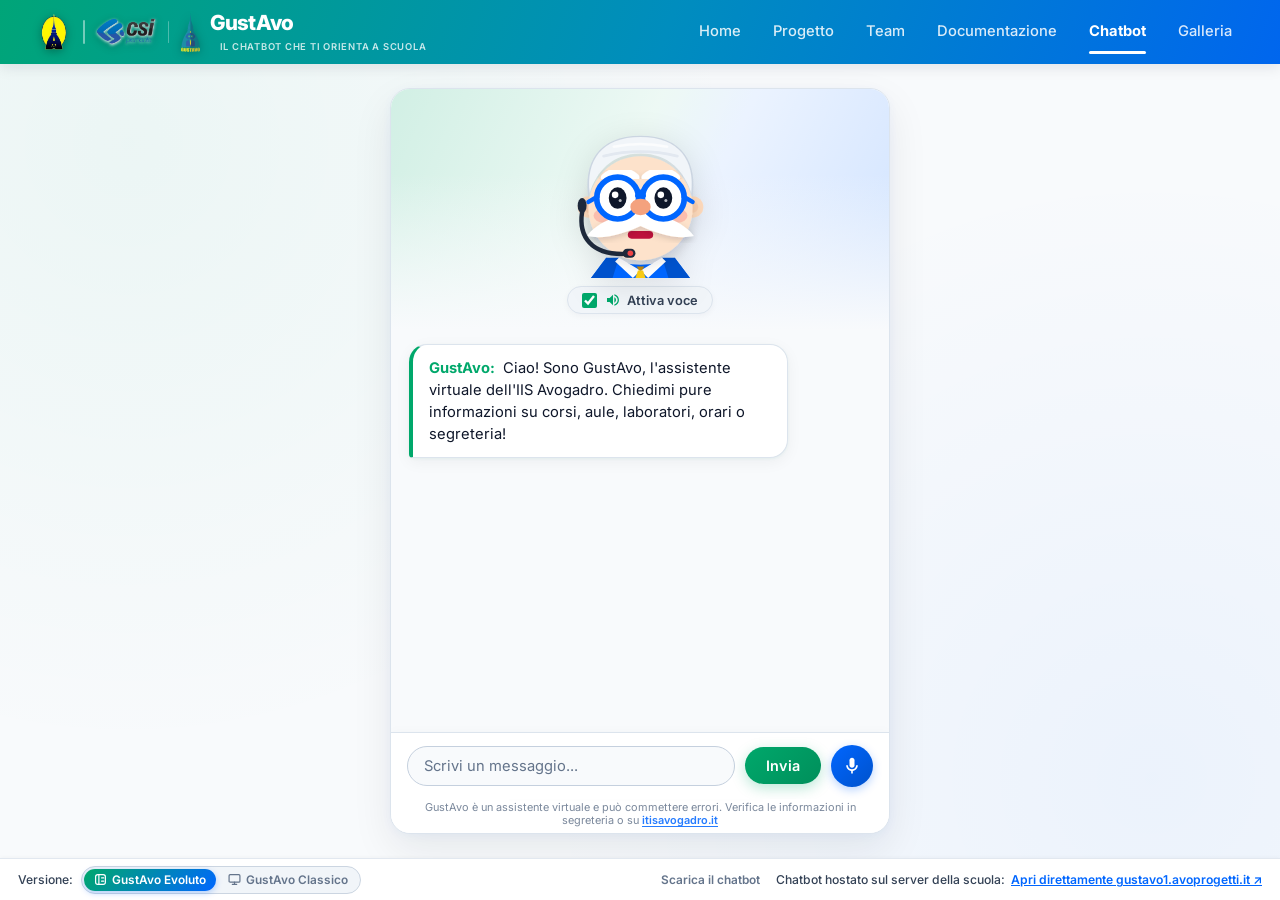
==== commit b903fd55: "Add mobile chatbot app, clarify room routes and disable caching" ====
--- a/chatbot.html
+++ b/chatbot.html
@@ -24,9 +24,11 @@
 
     <link rel="stylesheet" href="assets/css/style.css?v=4.42">
     <script src="assets/js/main.js?v=4.25" defer></script>
-    <script src="assets/js/intents-data.js?v=8.16" defer></script>
-    <script src="assets/js/chatbot-theme-inject.js?v=8.18" defer></script>
+    <script src="assets/js/intents-data.js?v=8.21" defer></script>
+    <script src="assets/js/chatbot-theme-inject.js?v=8.19" defer></script>
     <link rel="stylesheet" href="assets/css/chatbot-page.css?v=1">
+    <script src="assets/js/chatbot-install.js" defer></script>
+    <script src="assets/js/chatbot-refresh.js" defer></script>
 </head>
 <body class="chatbot-page">
 
@@ -106,6 +108,7 @@
                 </div>
             </div>
             <div class="chatbot-direct-info">
+                <button type="button" id="installChatbot" class="pill-btn">Scarica il chatbot</button>
                 <span class="chatbot-bar-note">Chatbot hostato sul server della scuola:</span>
                 <a href="https://gustavo1.avoprogetti.it" target="_blank" rel="noopener">Apri direttamente gustavo1.avoprogetti.it ↗</a>
             </div>
--- a/assets/css/style.css
+++ b/assets/css/style.css
@@ -4978,3 +4978,5 @@
     .site-page .team-photo-caption { font-size: 0.82rem; padding: 10px 12px; align-items: flex-start; }
     .site-page .team-photo-caption svg { margin-top: 3px; }
 }
+
+.site-page .team-photo-caption { display: block; background: #ffffff; color: var(--text-body); font-size: 0.82rem; font-weight: 400; line-height: 1.5; padding: 10px 14px; }
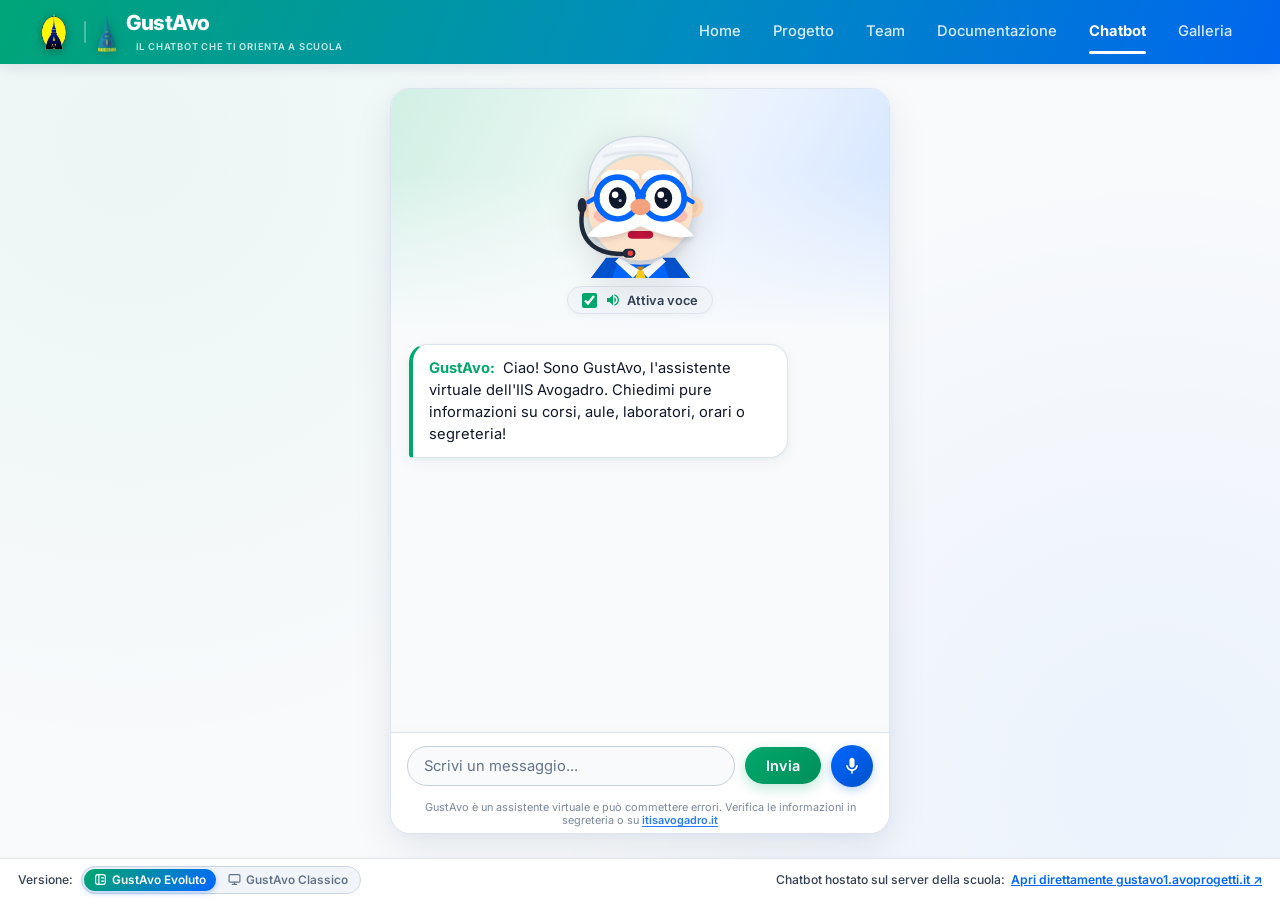
==== commit 36e4a10d: "Remove mobile app and Cloudflare setup, unify photo styles and add site refresh" ====
--- a/chatbot.html
+++ b/chatbot.html
@@ -11,7 +11,6 @@
     <link href="https://fonts.googleapis.com/css2?family=Inter:wght@400;500;600;700;800&display=swap" rel="stylesheet">
     <link rel="icon" type="image/png" href="assets/img/favicon.png?v=2">
     <link rel="apple-touch-icon" href="assets/img/favicon.png?v=2">
-    <link rel="manifest" href="manifest.json">
 
     <!-- Meta Tag Condivisione Social & Chat (Senza immagine, solo testo ufficiale) -->
     <meta property="og:type" content="website">
@@ -22,13 +21,12 @@
     <meta name="twitter:title" content="GustAvo">
     <meta name="twitter:description" content="GustAvo, Il chatbot che ti orienta a scuola · IIS Avogadro">
 
-    <link rel="stylesheet" href="assets/css/style.css?v=4.42">
-    <script src="assets/js/main.js?v=4.25" defer></script>
+    <link rel="stylesheet" href="assets/css/style.css?v=4.46">
+    <script src="assets/js/main.js?v=4.27" defer></script>
     <script src="assets/js/intents-data.js?v=8.21" defer></script>
     <script src="assets/js/chatbot-theme-inject.js?v=8.19" defer></script>
     <link rel="stylesheet" href="assets/css/chatbot-page.css?v=1">
-    <script src="assets/js/chatbot-install.js" defer></script>
-    <script src="assets/js/chatbot-refresh.js" defer></script>
+    <script src="assets/js/site-refresh.js?v=1" defer></script>
 </head>
 <body class="chatbot-page">
 
@@ -36,18 +34,14 @@
     <header>
         <nav class="navbar">
             <div class="nav-brand-group">
-                <div class="nav-brand-logos" aria-label="Loghi IIS Avogadro e CSI Piemonte">
-                    <a href="https://www.itisavogadro.it/" target="_blank" rel="noopener noreferrer" class="nav-logo-link" title="Istituto Tecnico Amedeo Avogadro — Torino">
-                        <img src="assets/img/logo_avogadro.png" alt="Logo IIS Avogadro" class="nav-logo-avo">
-                    </a>
-                    <span class="nav-logo-divider" aria-hidden="true"></span>
-                    <a href="https://www.csipiemonte.it/it" target="_blank" rel="noopener noreferrer" class="nav-logo-link" title="CSI Piemonte">
-                        <img src="assets/img/logo_csi_piemonte.png" alt="Logo CSI Piemonte" class="nav-logo-csi">
+                <div class="nav-brand-logos" aria-label="Logo IIS Avogadro">
+                    <a draggable="false" href="https://www.itisavogadro.it/" target="_blank" rel="noopener noreferrer" class="nav-logo-link" title="Istituto Tecnico Amedeo Avogadro — Torino">
+                        <img draggable="false" src="assets/img/logo_avogadro.png" alt="Logo IIS Avogadro" class="nav-logo-avo">
                     </a>
                 </div>
                 <span class="nav-brand-divider" aria-hidden="true"></span>
-                <a href="index.html" class="logo-link" title="GustAvo — Home">
-                    <img src="assets/img/gustavo_icon.png" alt="" width="40" height="40" decoding="async" class="nav-logo-gustavo-full">
+                <a draggable="false" href="index.html" class="logo-link" title="GustAvo — Home">
+                    <img draggable="false" src="assets/img/gustavo_icon.png" alt="" width="40" height="40" decoding="async" class="nav-logo-gustavo-full">
                     <span class="logo-testo">
                         <span class="logo-nome">GustAvo</span>
                         <span class="logo-motto">Il chatbot che ti orienta a scuola</span>
@@ -108,7 +102,6 @@
                 </div>
             </div>
             <div class="chatbot-direct-info">
-                <button type="button" id="installChatbot" class="pill-btn">Scarica il chatbot</button>
                 <span class="chatbot-bar-note">Chatbot hostato sul server della scuola:</span>
                 <a href="https://gustavo1.avoprogetti.it" target="_blank" rel="noopener">Apri direttamente gustavo1.avoprogetti.it ↗</a>
             </div>
--- a/assets/css/style.css
+++ b/assets/css/style.css
@@ -365,7 +365,7 @@
 .hero-photo-frame {
     aspect-ratio: 16 / 10;
     width: 100%;
-    border-radius: calc(var(--radius-md) - 4px);
+    border-radius: var(--radius-md);
     overflow: hidden;
     position: relative;
     z-index: 2;
@@ -765,7 +765,7 @@
     border-radius: var(--radius-md);
     overflow: hidden;
     background: #ffffff;
-    padding: 4px;
+    padding: 0;
     box-shadow: 0 10px 28px rgba(0, 30, 80, 0.14);
     cursor: default;
     transition: box-shadow 0.3s cubic-bezier(0.2, 0.8, 0.2, 1);
@@ -1155,6 +1155,7 @@
 
 .pipeline-step:last-child {
     padding-right: 0;
+    border-top: 0;
 }
 
 .pipeline-step::before {
@@ -3209,6 +3210,7 @@
 
     .pipeline-step:last-child {
         padding-bottom: 0;
+        border-left: 0;
     }
 
     .pipeline-step::before {
@@ -4980,3 +4982,48 @@
 }
 
 .site-page .team-photo-caption { display: block; background: #ffffff; color: var(--text-body); font-size: 0.82rem; font-weight: 400; line-height: 1.5; padding: 10px 14px; }
+
+/* Shared photo feedback, matching the complete gallery modal. */
+.site-page :is(.hero-photo, .team-photo-wrapper, .gallery-card:not(.gallery-card-more), .modal-photo-card, .journey-photo) {
+    font-family: var(--font-main);
+    border: 1px solid var(--border-subtle);
+    border-radius: var(--radius-md);
+    background: #ffffff;
+    box-shadow: 0 2px 8px rgba(0, 20, 60, 0.04);
+    transition: transform 0.25s ease, box-shadow 0.25s ease, border-color 0.25s ease;
+}
+.site-page :is(.hero-photo, .team-photo-wrapper, .gallery-card:not(.gallery-card-more), .modal-photo-card, .journey-photo):is(:hover, :focus-visible) {
+    transform: translateY(-3px);
+    box-shadow: 0 10px 24px rgba(0, 30, 80, 0.12);
+    border-color: var(--brand-blue);
+    background: #ffffff;
+}
+.site-page .hero-photo::before { display: none; }
+.site-page .hero-photo { border: 0; }
+img,
+.nav-logo-link,
+.logo-link,
+.footer-logo-link,
+.photo-skeleton-box,
+.hero-photo,
+.team-photo-wrapper {
+    -webkit-touch-callout: none;
+    -webkit-user-drag: none;
+    user-select: none;
+}
+.site-page .hero-lead .link-scuola:is(:hover, :focus-visible) {
+    color: #ffffff;
+    text-decoration: none;
+}
+.site-page :is(.hero-photo, .team-photo-wrapper, .gallery-card:not(.gallery-card-more), .modal-photo-card, .journey-photo):hover img {
+    transform: none;
+    filter: none;
+}
+@media (prefers-reduced-motion: reduce) {
+    .site-page :is(.hero-photo, .team-photo-wrapper, .gallery-card:not(.gallery-card-more), .modal-photo-card, .journey-photo) {
+        transition: none;
+    }
+    .site-page :is(.hero-photo, .team-photo-wrapper, .gallery-card:not(.gallery-card-more), .modal-photo-card, .journey-photo):is(:hover, :focus-visible) {
+        transform: none;
+    }
+}
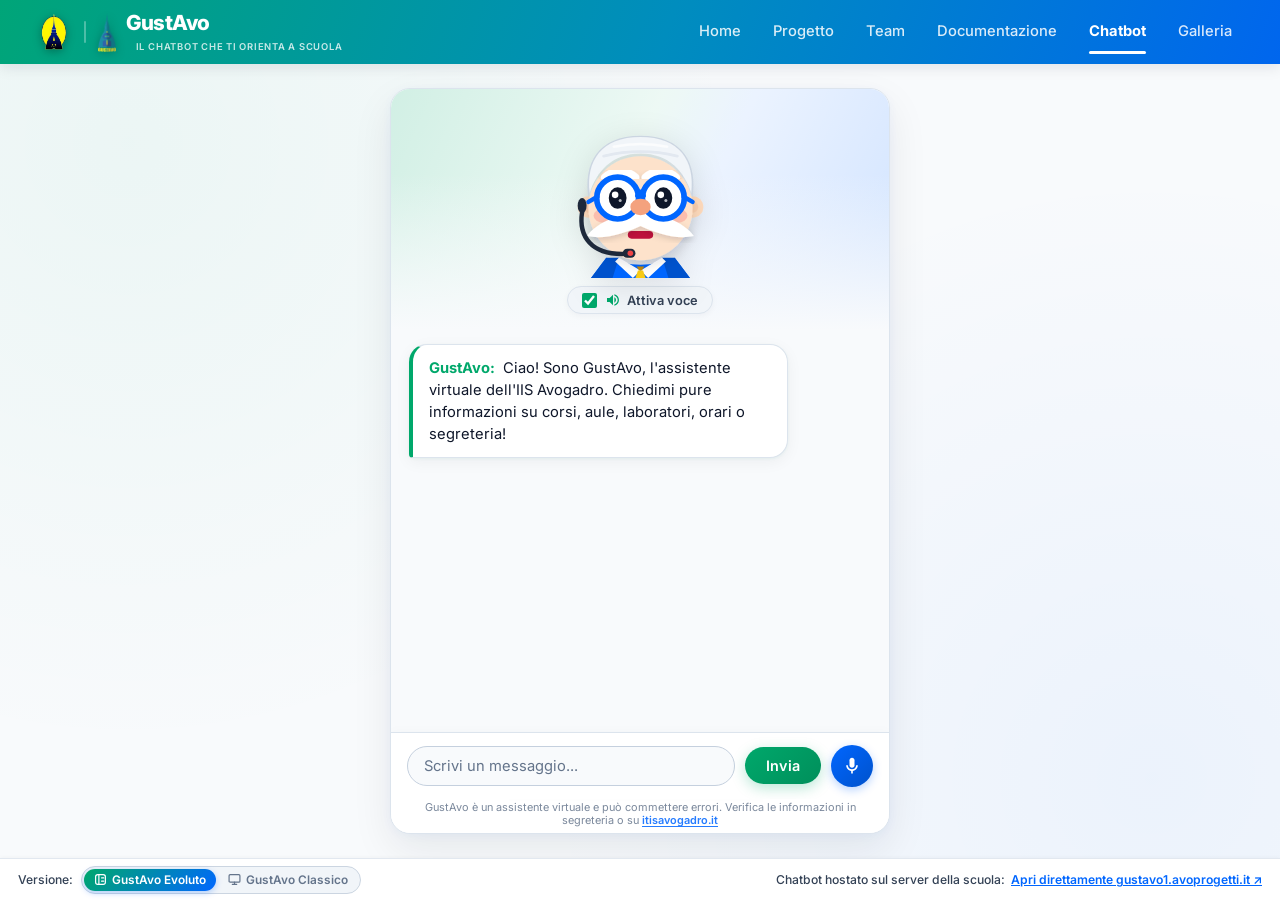
==== commit 2a738080: "Disable video picture-in-picture and speed up seeking" ====
--- a/chatbot.html
+++ b/chatbot.html
@@ -22,7 +22,7 @@
     <meta name="twitter:description" content="GustAvo, Il chatbot che ti orienta a scuola · IIS Avogadro">
 
     <link rel="stylesheet" href="assets/css/style.css?v=4.46">
-    <script src="assets/js/main.js?v=4.27" defer></script>
+    <script src="assets/js/main.js?v=4.28" defer></script>
     <script src="assets/js/intents-data.js?v=8.21" defer></script>
     <script src="assets/js/chatbot-theme-inject.js?v=8.19" defer></script>
     <link rel="stylesheet" href="assets/css/chatbot-page.css?v=1">
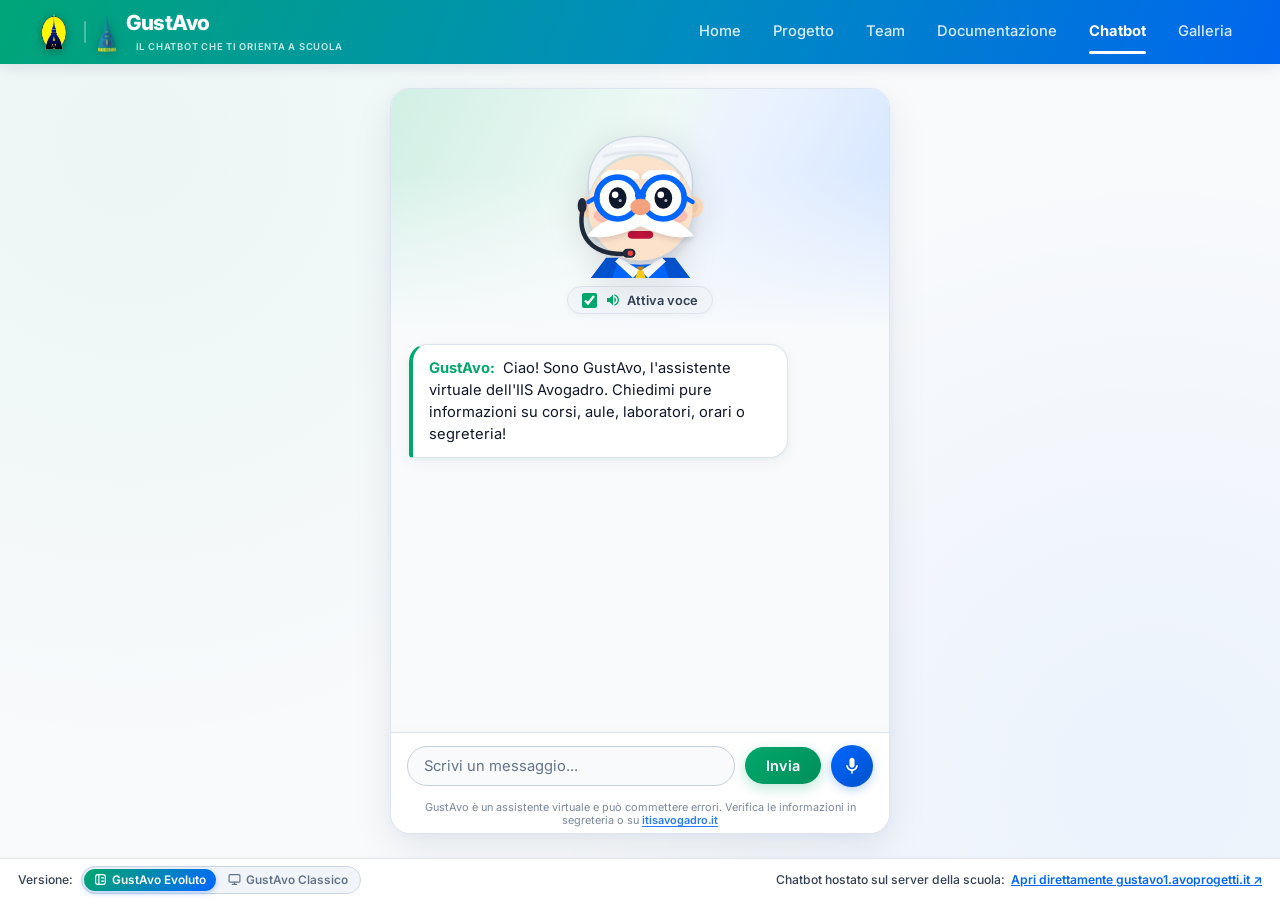
==== commit df6d100e: "Riordina risorse e galleria, aggiunge foto MSC e migliora le ombre" ====
--- a/chatbot.html
+++ b/chatbot.html
@@ -3,27 +3,40 @@
 <head>
     <meta charset="UTF-8">
     <meta name="viewport" content="width=device-width, initial-scale=1.0, viewport-fit=cover">
-    <title>Chatbot GustAvo — IIS Avogadro</title>
+    <title>Chatbot GustAvo | Corsi, aule e servizi dell’IIS Avogadro</title>
+    <meta name="description" content="Chiedi a GustAvo informazioni sull’IIS Avogadro di Torino: corsi, iscrizioni, orari, segreteria e percorsi per raggiungere aule e laboratori.">
+    <meta name="robots" content="index, follow, max-image-preview:large">
+    <meta property="og:type" content="website">
+    <meta property="og:locale" content="it_IT">
+    <meta property="og:site_name" content="GustAvo · IIS Avogadro Torino">
+    <meta property="og:title" content="Chatbot GustAvo | Corsi, aule e servizi dell’IIS Avogadro">
+    <meta property="og:description" content="Chiedi a GustAvo informazioni sull’IIS Avogadro di Torino: corsi, iscrizioni, orari, segreteria e percorsi per raggiungere aule e laboratori.">
+    <meta name="twitter:card" content="summary">
+    <meta name="twitter:title" content="Chatbot GustAvo | Corsi, aule e servizi dell’IIS Avogadro">
+    <meta name="twitter:description" content="Chiedi a GustAvo informazioni sull’IIS Avogadro di Torino: corsi, iscrizioni, orari, segreteria e percorsi per raggiungere aule e laboratori.">
+    <link rel="canonical" href="https://gustavo.avoprogetti.it/chatbot.html">
+    <meta property="og:url" content="https://gustavo.avoprogetti.it/chatbot.html">
+    <script type="application/ld+json">
+{
+  "@context": "https://schema.org",
+  "@type": "WebPage",
+  "name": "Chatbot GustAvo | Corsi, aule e servizi dell’IIS Avogadro",
+  "description": "Chiedi a GustAvo informazioni sull’IIS Avogadro di Torino: corsi, iscrizioni, orari, segreteria e percorsi per raggiungere aule e laboratori.",
+  "inLanguage": "it-IT",
+  "url": "https://gustavo.avoprogetti.it/chatbot.html"
+}
+    </script>
     <link rel="preconnect" href="https://gustavo1.avoprogetti.it" crossorigin>
     <link rel="dns-prefetch" href="https://gustavo1.avoprogetti.it">
     <link rel="preconnect" href="https://fonts.googleapis.com">
     <link rel="preconnect" href="https://fonts.gstatic.com" crossorigin>
     <link href="https://fonts.googleapis.com/css2?family=Inter:wght@400;500;600;700;800&display=swap" rel="stylesheet">
-    <link rel="icon" type="image/png" href="assets/img/favicon.png?v=2">
-    <link rel="apple-touch-icon" href="assets/img/favicon.png?v=2">
+    <link rel="icon" type="image/png" href="assets/img/icons/favicon.png?v=2">
+    <link rel="apple-touch-icon" href="assets/img/icons/favicon.png?v=2">
 
-    <!-- Meta Tag Condivisione Social & Chat (Senza immagine, solo testo ufficiale) -->
-    <meta property="og:type" content="website">
-    <meta property="og:site_name" content="GustAvo · IIS Avogadro">
-    <meta property="og:title" content="GustAvo">
-    <meta property="og:description" content="GustAvo, Il chatbot che ti orienta a scuola · IIS Avogadro">
-    <meta name="twitter:card" content="summary">
-    <meta name="twitter:title" content="GustAvo">
-    <meta name="twitter:description" content="GustAvo, Il chatbot che ti orienta a scuola · IIS Avogadro">
-
-    <link rel="stylesheet" href="assets/css/style.css?v=4.46">
-    <script src="assets/js/main.js?v=4.28" defer></script>
-    <script src="assets/js/intents-data.js?v=8.21" defer></script>
+    <link rel="stylesheet" href="assets/css/style.css?v=4.49">
+    <script src="assets/js/main.js?v=4.31" defer></script>
+    <script src="assets/js/intents-data.js?v=8.29" defer></script>
     <script src="assets/js/chatbot-theme-inject.js?v=8.19" defer></script>
     <link rel="stylesheet" href="assets/css/chatbot-page.css?v=1">
     <script src="assets/js/site-refresh.js?v=1" defer></script>
@@ -36,12 +49,12 @@
             <div class="nav-brand-group">
                 <div class="nav-brand-logos" aria-label="Logo IIS Avogadro">
                     <a draggable="false" href="https://www.itisavogadro.it/" target="_blank" rel="noopener noreferrer" class="nav-logo-link" title="Istituto Tecnico Amedeo Avogadro — Torino">
-                        <img draggable="false" src="assets/img/logo_avogadro.png" alt="Logo IIS Avogadro" class="nav-logo-avo">
+                        <img draggable="false" src="assets/img/brand/logo_avogadro.png" alt="Logo IIS Avogadro" class="nav-logo-avo">
                     </a>
                 </div>
                 <span class="nav-brand-divider" aria-hidden="true"></span>
                 <a draggable="false" href="index.html" class="logo-link" title="GustAvo — Home">
-                    <img draggable="false" src="assets/img/gustavo_icon.png" alt="" width="40" height="40" decoding="async" class="nav-logo-gustavo-full">
+                    <img draggable="false" src="assets/img/brand/gustavo_icon.png" alt="" width="40" height="40" decoding="async" class="nav-logo-gustavo-full">
                     <span class="logo-testo">
                         <span class="logo-nome">GustAvo</span>
                         <span class="logo-motto">Il chatbot che ti orienta a scuola</span>
@@ -78,6 +91,9 @@
     <main class="chatbot-main" id="main">
         <h1 class="sr-only">Chatbot GustAvo — Assistente virtuale scolastico</h1>
         <div class="chatbot-iframe-box">
+            <noscript>
+                <p>GustAvo risponde alle domande su corsi, iscrizioni, segreteria, aule e laboratori dell’IIS Avogadro di Torino. Attiva JavaScript per usare la chat oppure <a href="https://gustavo1.avoprogetti.it/">apri il chatbot originale</a>.</p>
+            </noscript>
             <iframe
                 class="chatbot-iframe"
                 title="Chatbot GustAvo — Server Ufficiale gustavo1.avoprogetti.it"
--- a/assets/css/style.css
+++ b/assets/css/style.css
@@ -1482,11 +1482,6 @@
     font-weight: 500;
 }
 
-.team-photo-caption svg {
-    color: var(--brand-blue);
-    flex-shrink: 0;
-}
-
 /* Scheda di sintesi pulita ed essenziale */
 .project-meta-grid {
     display: grid;
@@ -2106,7 +2101,7 @@
     scroll-snap-type: x proximity;
     scroll-behavior: smooth;
     -webkit-overflow-scrolling: touch;
-    padding: 10px 4px 14px;
+    padding: 10px 4px 30px;
     margin: -10px -4px 0;
     outline: none;
     cursor: default;
@@ -3393,7 +3388,7 @@
 
     .gallery-slider-track {
         gap: 14px;
-        padding-bottom: 16px;
+        padding-bottom: 30px;
     }
 
     .gallery-slider-track .gallery-card {
@@ -4748,7 +4743,9 @@
 }
 
 /* Keep the return-to-top button available while accessibility is open. */
-html.g-a11y-open .back-to-top-btn { z-index: 10006; }
+html.g-a11y-open .back-to-top-btn {
+    z-index: 10006;
+}
 
 /* Shared presentation for the five information pages. Chatbot layout stays independent. */
 body.site-page {
@@ -4759,8 +4756,12 @@
     background-color: var(--bg-page);
     color: var(--text-body);
 }
-.site-page .page-wrapper { padding: 40px 0 64px; }
-.site-page .page-header { margin-bottom: 32px; }
+.site-page .page-wrapper {
+    padding: 40px 0 64px;
+}
+.site-page .page-header {
+    margin-bottom: 32px;
+}
 .site-page .titolo-pagina {
     font-size: clamp(1.8rem, 3vw, 2.3rem);
     line-height: 1.2;
@@ -4784,15 +4785,23 @@
     letter-spacing: -0.025em;
     color: var(--text-heading);
 }
-.site-page :is(.content-section, .team-section) { margin-top: 48px; }
-.site-page .section-header { margin-bottom: 24px; }
+.site-page :is(.content-section, .team-section) {
+    margin-top: 48px;
+}
+.site-page .section-header {
+    margin-bottom: 24px;
+}
 .site-page :is(.card-panel, .doc-section, .team-area-card, .gallery-card) {
     border: 1px solid var(--border-subtle);
     border-radius: var(--radius-md);
     box-shadow: var(--surface-shadow);
 }
-.site-page :is(.card-panel, .doc-section) { padding: 28px 32px; }
-.site-page .doc-section { margin-bottom: 24px; }
+.site-page :is(.card-panel, .doc-section) {
+    padding: 28px 32px;
+}
+.site-page .doc-section {
+    margin-bottom: 24px;
+}
 .site-page :is(.story-chapter p, .doc-section p, .journey-desc, .team-area-card p, .solution-card p) {
     font-size: 0.95rem;
     line-height: 1.75;
@@ -4803,38 +4812,91 @@
     line-height: 1.4;
     letter-spacing: -0.02em;
 }
-.site-page .team-area-card { padding: 24px; }
+.site-page .team-area-card {
+    padding: 24px;
+}
 .site-page :is(.team-area-card:hover, .gallery-card:hover) {
     transform: none;
     border-color: var(--border-card);
     box-shadow: 0 6px 20px rgba(15, 23, 42, 0.065);
 }
-.site-page :is(.btn, .solution-card) { border-radius: 10px; }
-.site-page .btn { min-height: 44px; }
-.site-page .btn-primario { box-shadow: 0 4px 12px rgba(0, 102, 255, 0.16); }
-.site-page .btn-primario:hover { box-shadow: 0 6px 18px rgba(0, 102, 255, 0.22); }
-.site-page .btn-bordo { border-width: 1px; }
-.site-page .btn-bordo:hover { border-color: var(--brand-blue); box-shadow: var(--surface-shadow); }
-.site-page .hero-title { color: var(--brand-blue); }
-.site-page .hero-subtitle { margin-bottom: 8px; line-height: 1.5; }
-.site-page .hero-subtitle + .hero-lead { margin-top: 18px; }
-.site-page .encounter-section { margin-bottom: 48px; }
-.site-page .gallery-card img { border-radius: 11px 11px 0 0; }
-.site-page .gallery-caption { min-height: 58px; height: auto; flex-basis: 58px; line-height: 1.5; }
+.site-page :is(.btn, .solution-card) {
+    border-radius: 10px;
+}
+.site-page .btn {
+    min-height: 44px;
+}
+.site-page .btn-primario {
+    box-shadow: 0 4px 12px rgba(0, 102, 255, 0.16);
+}
+.site-page .btn-primario:hover {
+    box-shadow: 0 6px 18px rgba(0, 102, 255, 0.22);
+}
+.site-page .btn-bordo {
+    border-width: 1px;
+}
+.site-page .btn-bordo:hover {
+    border-color: var(--brand-blue);
+    box-shadow: var(--surface-shadow);
+}
+.site-page .hero-title {
+    color: var(--brand-blue);
+}
+.site-page .hero-subtitle {
+    margin-bottom: 8px;
+    line-height: 1.5;
+}
+.site-page .hero-subtitle + .hero-lead {
+    margin-top: 18px;
+}
+.site-page .encounter-section {
+    margin-bottom: 48px;
+}
+.site-page .gallery-card img {
+    border-radius: 11px 11px 0 0;
+}
+.site-page .gallery-caption {
+    min-height: 58px;
+    height: auto;
+    flex-basis: 58px;
+    line-height: 1.5;
+}
 @media (max-width: 768px) {
-    .site-page .container { padding-inline: 20px; }
-    .site-page .page-wrapper { padding: 28px 0 44px; }
-    .site-page .hero-editorial { padding: 32px 0 44px; }
-    .site-page .page-header { margin-bottom: 24px; }
-    .site-page :is(.content-section, .team-section) { margin-top: 36px; }
-    .site-page :is(.card-panel, .doc-section, .team-area-card) { padding: 22px; }
-    .site-page .encounter-section { margin-bottom: 36px; }
-    .site-page .btn-group { gap: 10px; }
+.site-page .container {
+    padding-inline: 20px;
+}
+.site-page .page-wrapper {
+    padding: 28px 0 44px;
+}
+.site-page .hero-editorial {
+    padding: 32px 0 44px;
+}
+.site-page .page-header {
+    margin-bottom: 24px;
+}
+.site-page :is(.content-section, .team-section) {
+    margin-top: 36px;
+}
+.site-page :is(.card-panel, .doc-section, .team-area-card) {
+    padding: 22px;
+}
+.site-page .encounter-section {
+    margin-bottom: 36px;
+}
+.site-page .btn-group {
+    gap: 10px;
+}
 }
 @media (max-width: 380px) {
-    .site-page .container { padding-inline: 16px; }
-    .site-page :is(.card-panel, .doc-section, .team-area-card) { padding: 18px; }
-    .site-page .btn-group .btn { width: 100%; }
+.site-page .container {
+    padding-inline: 16px;
+}
+.site-page :is(.card-panel, .doc-section, .team-area-card) {
+    padding: 18px;
+}
+.site-page .btn-group .btn {
+    width: 100%;
+}
 }
 /* Consistent logo sizing on every page, with space preserved before loading. */
 .nav-logo-gustavo-full {
@@ -4845,14 +4907,26 @@
     flex: 0 0 auto;
     filter: drop-shadow(0 2px 5px rgba(0, 0, 0, 0.18));
 }
-.site-page .logo-link { gap: 10px; }
-.footer-logo-avoprogetti { height: 32px; border-radius: 0; }
+.site-page .logo-link {
+    gap: 10px;
+}
+.footer-logo-avoprogetti {
+    height: 32px;
+    border-radius: 0;
+}
 @media (max-width: 768px) {
-    .site-page .nav-logo-gustavo-full { height: 34px; max-width: 38px; }
-    .site-page .logo-link { gap: 8px; }
+.site-page .nav-logo-gustavo-full {
+    height: 34px;
+    max-width: 38px;
+}
+.site-page .logo-link {
+    gap: 8px;
+}
 }
 @media (max-width: 480px) {
-    .site-page .logo-testo { display: none; }
+.site-page .logo-testo {
+    display: none;
+}
 }
 
 /* One header identity across the portal and chatbot. */
@@ -4861,100 +4935,301 @@
     background: linear-gradient(110deg, #00a578 0%, #008dbe 52%, #0066ee 100%);
     box-shadow: 0 3px 14px rgba(15, 23, 42, 0.1);
 }
-.navbar .nav-brand-group { gap: 12px; min-width: 0; }
-.navbar .logo-link { gap: 10px; }
-.navbar .nav-logo-gustavo-full { height: 40px !important; max-width: 44px; border-radius: 0; }
-.navbar .logo-testo { display: flex; flex-direction: column; gap: 3px; }
-.navbar .logo-nome { font-size: 1.3rem; line-height: 1.15; letter-spacing: -0.035em; }
-.navbar .logo-motto { font-size: 0.59rem; line-height: 1.35; letter-spacing: 0.08em; color: rgba(255,255,255,0.78); }
-.navbar .nav-links a { border-radius: 6px; }
-.site-page .hero-title { margin-bottom: 14px; letter-spacing: -0.045em; }
-.site-page .hero-content .project-section-kicker { margin-bottom: 12px; }
-.site-page .hero-subtitle { color: var(--text-body); font-size: clamp(1.15rem, 2vw, 1.4rem); font-weight: 600; line-height: 1.45; }
-.site-page .hero-subtitle + .hero-lead { margin-top: 20px; }
-.footer { padding: 24px 20px 20px; }
-.footer-container { gap: 16px; }
-.footer-logos { gap: 30px; }
-.footer-logo-link { opacity: 1; }
-.footer .footer-logo-avo { height: 54px; }
-.footer .footer-logo-avoprogetti { height: 68px; width: auto; filter: drop-shadow(0 0 4px rgba(255,255,255,0.5)); }
-.footer .footer-logo-gustavo { height: 60px; }
+.navbar .nav-brand-group {
+    gap: 12px;
+    min-width: 0;
+}
+.navbar .logo-link {
+    gap: 10px;
+}
+.navbar .nav-logo-gustavo-full {
+    height: 40px !important;
+    max-width: 44px;
+    border-radius: 0;
+}
+.navbar .logo-testo {
+    display: flex;
+    flex-direction: column;
+    gap: 3px;
+}
+.navbar .logo-nome {
+    font-size: 1.3rem;
+    line-height: 1.15;
+    letter-spacing: -0.035em;
+}
+.navbar .logo-motto {
+    font-size: 0.59rem;
+    line-height: 1.35;
+    letter-spacing: 0.08em;
+    color: rgba(255,255,255,0.78);
+}
+.navbar .nav-links a {
+    border-radius: 6px;
+}
+.site-page .hero-title {
+    margin-bottom: 14px;
+    letter-spacing: -0.045em;
+}
+.site-page .hero-content .project-section-kicker {
+    margin-bottom: 12px;
+}
+.site-page .hero-subtitle {
+    color: var(--text-body);
+    font-size: clamp(1.15rem, 2vw, 1.4rem);
+    font-weight: 600;
+    line-height: 1.45;
+}
+.site-page .hero-subtitle + .hero-lead {
+    margin-top: 20px;
+}
+.footer {
+    padding: 24px 20px 20px;
+}
+.footer-container {
+    gap: 16px;
+}
+.footer-logos {
+    gap: 30px;
+}
+.footer-logo-link {
+    opacity: 1;
+}
+.footer .footer-logo-avo {
+    height: 54px;
+}
+.footer .footer-logo-avoprogetti {
+    height: 68px;
+    width: auto;
+    filter: drop-shadow(0 0 4px rgba(255,255,255,0.5));
+}
+.footer .footer-logo-gustavo {
+    height: 60px;
+}
 @media (max-width: 900px) {
-    .navbar .logo-motto { display: none; }
+.navbar .logo-motto {
+    display: none;
+}
 }
 @media (max-width: 480px) {
-    .navbar .logo-testo { display: flex !important; }
-    .navbar .logo-nome { font-size: 1.15rem; }
-    .navbar .nav-brand-group { gap: 8px; }
-    .navbar .logo-link { gap: 6px; }
-    .navbar .nav-logo-gustavo-full { height: 34px !important; max-width: 36px; }
-    .navbar .nav-logo-avo { height: 30px; }
-    .navbar .nav-logo-csi { width: 52px; height: auto; }
-    .footer-logos { gap: 22px; }
-    .footer .footer-logo-avo { height: 46px; }
-    .footer .footer-logo-avoprogetti { height: 60px; }
-    .footer .footer-logo-gustavo { height: 52px; }
-}
-.navbar { height: 64px !important; min-height: 64px !important; }
+.navbar .logo-testo {
+    display: flex !important;
+}
+.navbar .logo-nome {
+    font-size: 1.15rem;
+}
+.navbar .nav-brand-group {
+    gap: 8px;
+}
+.navbar .logo-link {
+    gap: 6px;
+}
+.navbar .nav-logo-gustavo-full {
+    height: 34px !important;
+    max-width: 36px;
+}
+.navbar .nav-logo-avo {
+    height: 30px;
+}
+.navbar .nav-logo-csi {
+    width: 52px;
+    height: auto;
+}
+.footer-logos {
+    gap: 22px;
+}
+.footer .footer-logo-avo {
+    height: 46px;
+}
+.footer .footer-logo-avoprogetti {
+    height: 60px;
+}
+.footer .footer-logo-gustavo {
+    height: 52px;
+}
+}
+.navbar {
+    height: 64px !important;
+    min-height: 64px !important;
+}
 @media (max-width: 768px) {
-    .navbar { height: 60px !important; min-height: 60px !important; }
+.navbar {
+    height: 60px !important;
+    min-height: 60px !important;
+}
 }
 
 /* A simpler home introduction and a compact footer. */
-.site-page .hero-title { font-size: clamp(2.4rem, 4.2vw, 3.2rem); margin-bottom: 8px; }
-.site-page .hero-subtitle { font-size: clamp(1.05rem, 1.6vw, 1.2rem); font-weight: 500; color: var(--text-heading); line-height: 1.5; }
-.site-page .hero-subtitle + .hero-lead { margin-top: 18px; }
-.site-page .hero-lead { max-width: 520px; font-size: 0.98rem; line-height: 1.75; color: var(--text-muted); }
-.site-page .hero-lead .link-scuola { font-weight: 500; color: var(--text-body); text-decoration: underline; text-underline-offset: 3px; }
-.footer { padding: 14px 20px 12px; }
-.footer-container { gap: 8px; }
-.footer-logos { gap: 24px; }
-.footer .footer-logo-avo { height: 40px; }
-.footer .footer-logo-avoprogetti { height: 48px; }
-.footer .footer-logo-gustavo { height: 44px; }
+.site-page .hero-title {
+    font-size: clamp(2.4rem, 4.2vw, 3.2rem);
+    margin-bottom: 8px;
+}
+.site-page .hero-subtitle {
+    font-size: clamp(1.05rem, 1.6vw, 1.2rem);
+    font-weight: 500;
+    color: var(--text-heading);
+    line-height: 1.5;
+}
+.site-page .hero-subtitle + .hero-lead {
+    margin-top: 18px;
+}
+.site-page .hero-lead {
+    max-width: 520px;
+    font-size: 0.98rem;
+    line-height: 1.75;
+    color: var(--text-muted);
+}
+.site-page .hero-lead .link-scuola {
+    font-weight: 500;
+    color: var(--text-body);
+    text-decoration: underline;
+    text-underline-offset: 3px;
+}
+.footer {
+    padding: 14px 20px 12px;
+}
+.footer-container {
+    gap: 8px;
+}
+.footer-logos {
+    gap: 24px;
+}
+.footer .footer-logo-avo {
+    height: 40px;
+}
+.footer .footer-logo-avoprogetti {
+    height: 48px;
+}
+.footer .footer-logo-gustavo {
+    height: 44px;
+}
 @media (max-width: 480px) {
-    .footer { padding: 12px 16px; }
-    .footer .footer-container { padding-inline: 0; }
-    .footer-logos { gap: 20px; }
-    .footer .footer-logo-avo { height: 36px; }
-    .footer .footer-logo-avoprogetti { height: 44px; }
-    .footer .footer-logo-gustavo { height: 40px; }
+.footer {
+    padding: 12px 16px;
+}
+.footer .footer-container {
+    padding-inline: 0;
+}
+.footer-logos {
+    gap: 20px;
+}
+.footer .footer-logo-avo {
+    height: 36px;
+}
+.footer .footer-logo-avoprogetti {
+    height: 44px;
+}
+.footer .footer-logo-gustavo {
+    height: 40px;
+}
 }
 
 /* Shared typography, including native form controls. */
-button, input, select, textarea { font-family: inherit; }
+button, input, select, textarea {
+    font-family: inherit;
+}
 
 /* Direct, frame-synchronized scrollbar dragging on mouse and touch. */
-.gallery-slider-track.is-scrollbar-dragging { scroll-behavior: auto; scroll-snap-type: none; }
-.gallery-custom-scrollbar-thumb { touch-action: none; cursor: grab; }
-.gallery-custom-scrollbar-thumb:active { cursor: grabbing; }
-.gallery-custom-scrollbar-thumb::before { content: ""; position: absolute; inset: -12px 0; }
-
-.video-icon-hidden { display:none; }
-
-.doc-list-spaced { margin-left: 20px; line-height: 1.8; color: var(--text-body); margin-bottom: 16px; }
-
-.doc-list { margin-left: 20px; line-height: 1.8; color: var(--text-body); }
-
-.doc-file-box { background: #f8fafc; border: 1px solid var(--border-subtle); border-radius: var(--radius-sm); padding: 18px 20px; margin: 16px 0; }
-
-.doc-file-list { margin: 0; padding-left: 18px; line-height: 1.8; color: var(--text-body); }
-
-.doc-example-title { font-weight: 600; color: var(--text-heading); margin-bottom: 8px; }
-
-.doc-fields-title { font-size: 0.92rem; color: var(--text-muted); line-height: 1.6; margin-top: 12px; margin-bottom: 6px; }
-
-.doc-fields-list { margin-left: 20px; font-size: 0.92rem; color: var(--text-muted); line-height: 1.7; }
+.gallery-slider-track.is-scrollbar-dragging {
+    scroll-behavior: auto;
+    scroll-snap-type: none;
+}
+.gallery-custom-scrollbar-thumb {
+    touch-action: none;
+    cursor: grab;
+}
+.gallery-custom-scrollbar-thumb:active {
+    cursor: grabbing;
+}
+.gallery-custom-scrollbar-thumb::before {
+    content: "";
+    position: absolute;
+    inset: -12px 0;
+}
+
+.video-icon-hidden {
+    display:none;
+}
+
+.doc-list-spaced {
+    margin-left: 20px;
+    line-height: 1.8;
+    color: var(--text-body);
+    margin-bottom: 16px;
+}
+
+.doc-list {
+    margin-left: 20px;
+    line-height: 1.8;
+    color: var(--text-body);
+}
+
+.doc-file-box {
+    background: #f8fafc;
+    border: 1px solid var(--border-subtle);
+    border-radius: var(--radius-sm);
+    padding: 18px 20px;
+    margin: 16px 0;
+}
+
+.doc-file-list {
+    margin: 0;
+    padding-left: 18px;
+    line-height: 1.8;
+    color: var(--text-body);
+}
+
+.doc-example-title {
+    font-weight: 600;
+    color: var(--text-heading);
+    margin-bottom: 8px;
+}
+
+.doc-fields-title {
+    font-size: 0.92rem;
+    color: var(--text-muted);
+    line-height: 1.6;
+    margin-top: 12px;
+    margin-bottom: 6px;
+}
+
+.doc-fields-list {
+    margin-left: 20px;
+    font-size: 0.92rem;
+    color: var(--text-muted);
+    line-height: 1.7;
+}
 
 /* Balance the short home introduction against the photos on larger screens. */
 @media (min-width: 993px) {
-    .home-page main { display: flex; align-items: center; }
-    .home-page .hero-editorial { width: 100%; padding: 52px 0; }
-    .home-page .hero-grid { max-width: 1200px; grid-template-columns: 1fr 1fr; gap: 64px; }
-    .home-page .hero-composition { min-height: clamp(390px, 27vw, 470px); margin: 0; }
-    .home-page .hero-title { font-size: clamp(2.8rem, 3.6vw, 3.6rem); margin-bottom: 12px; }
-    .home-page .hero-subtitle { font-size: 1.2rem; }
-    .home-page .hero-lead { font-size: 1.05rem; line-height: 1.7; max-width: 540px; }
+.home-page main {
+    display: flex;
+    align-items: center;
+}
+.home-page .hero-editorial {
+    width: 100%;
+    padding: 52px 0;
+}
+.home-page .hero-grid {
+    max-width: 1200px;
+    grid-template-columns: 1fr 1fr;
+    gap: 64px;
+}
+.home-page .hero-composition {
+    min-height: clamp(390px, 27vw, 470px);
+    margin: 0;
+}
+.home-page .hero-title {
+    font-size: clamp(2.8rem, 3.6vw, 3.6rem);
+    margin-bottom: 12px;
+}
+.home-page .hero-subtitle {
+    font-size: 1.2rem;
+}
+.home-page .hero-lead {
+    font-size: 1.05rem;
+    line-height: 1.7;
+    max-width: 540px;
+}
 }
 
 /* Home slogan follows the title color and scales gently with the screen. */
@@ -4965,25 +5240,39 @@
     line-height: 1.45;
 }
 
-/* A quiet editorial caption consistent with the rest of the site. */
+/* Team photo caption, matching the gallery cards. */
 .site-page .team-photo-caption {
-    background: #f8fafc;
+    display: block;
+    background: #ffffff;
     border-top: 1px solid var(--border-subtle);
+    color: var(--text-body);
+    font-size: 0.82rem;
+    font-weight: 400;
+    line-height: 1.5;
+    padding: 10px 14px;
+}
+
+/* Shared photo feedback, matching the complete gallery modal. */
+.team-project-facts {
+    display: grid;
+    grid-template-columns: repeat(2, minmax(0, 1fr));
+    gap: 20px 28px;
+    margin-top: 24px;
+    padding-top: 24px;
+    border-top: 1px solid var(--border-subtle);
+}
+.team-project-facts dt {
+    font-size: 0.8rem;
+    font-weight: 600;
     color: var(--text-muted);
-    font-size: 0.9rem;
-    font-weight: 400;
+    margin-bottom: 4px;
+}
+.team-project-facts dd {
+    font-size: 0.95rem;
     line-height: 1.6;
-    padding: 12px 16px;
-}
-.site-page .team-photo-caption svg { color: currentColor; }
-@media (max-width: 480px) {
-    .site-page .team-photo-caption { font-size: 0.82rem; padding: 10px 12px; align-items: flex-start; }
-    .site-page .team-photo-caption svg { margin-top: 3px; }
-}
-
-.site-page .team-photo-caption { display: block; background: #ffffff; color: var(--text-body); font-size: 0.82rem; font-weight: 400; line-height: 1.5; padding: 10px 14px; }
-
-/* Shared photo feedback, matching the complete gallery modal. */
+    color: var(--text-body);
+}
+@media (max-width: 600px) { .team-project-facts { grid-template-columns: 1fr; gap: 16px; } }
 .site-page :is(.hero-photo, .team-photo-wrapper, .gallery-card:not(.gallery-card-more), .modal-photo-card, .journey-photo) {
     font-family: var(--font-main);
     border: 1px solid var(--border-subtle);
@@ -4998,8 +5287,12 @@
     border-color: var(--brand-blue);
     background: #ffffff;
 }
-.site-page .hero-photo::before { display: none; }
-.site-page .hero-photo { border: 0; }
+.site-page .hero-photo::before {
+    display: none;
+}
+.site-page .hero-photo {
+    border: 0;
+}
 img,
 .nav-logo-link,
 .logo-link,
@@ -5027,3 +5320,12 @@
         transform: none;
     }
 }
+
+/* Leave enough room for carousel shadows to fade before the scroll boundary. */
+.site-page .gallery-slider-track .gallery-card {
+    box-shadow: 0 4px 12px -4px rgba(0, 30, 80, 0.08);
+}
+
+.site-page .gallery-slider-track .gallery-card:is(:hover, :focus-visible) {
+    box-shadow: 0 8px 18px -6px rgba(0, 30, 80, 0.12);
+}
--- a/assets/css/chatbot-page.css
+++ b/assets/css/chatbot-page.css
@@ -173,11 +173,27 @@
             height: var(--chatbot-viewport-height, 100dvh) !important;
             max-height: var(--chatbot-viewport-height, 100dvh) !important;
         }
-        body.chatbot-page > header { padding-top: env(safe-area-inset-top); }
-        .chatbot-direct-bar { padding-bottom: max(6px, env(safe-area-inset-bottom)) !important; }
+body.chatbot-page > header {
+    padding-top: env(safe-area-inset-top);
+}
+.chatbot-direct-bar {
+    padding-bottom: max(6px, env(safe-area-inset-bottom)) !important;
+}
         @media (max-width: 768px) {
-            .chatbot-direct-bar { flex-wrap: wrap !important; justify-content: center !important; }
-            .chatbot-direct-info { min-width: 0; max-width: 100%; }
-            .chatbot-direct-info a { white-space: normal !important; overflow-wrap: anywhere; text-align: center; }
-            html.keyboard-open .chatbot-direct-bar { display: none !important; }
+.chatbot-direct-bar {
+    flex-wrap: wrap !important;
+    justify-content: center !important;
+}
+.chatbot-direct-info {
+    min-width: 0;
+    max-width: 100%;
+}
+.chatbot-direct-info a {
+    white-space: normal !important;
+    overflow-wrap: anywhere;
+    text-align: center;
+}
+html.keyboard-open .chatbot-direct-bar {
+    display: none !important;
+}
         }
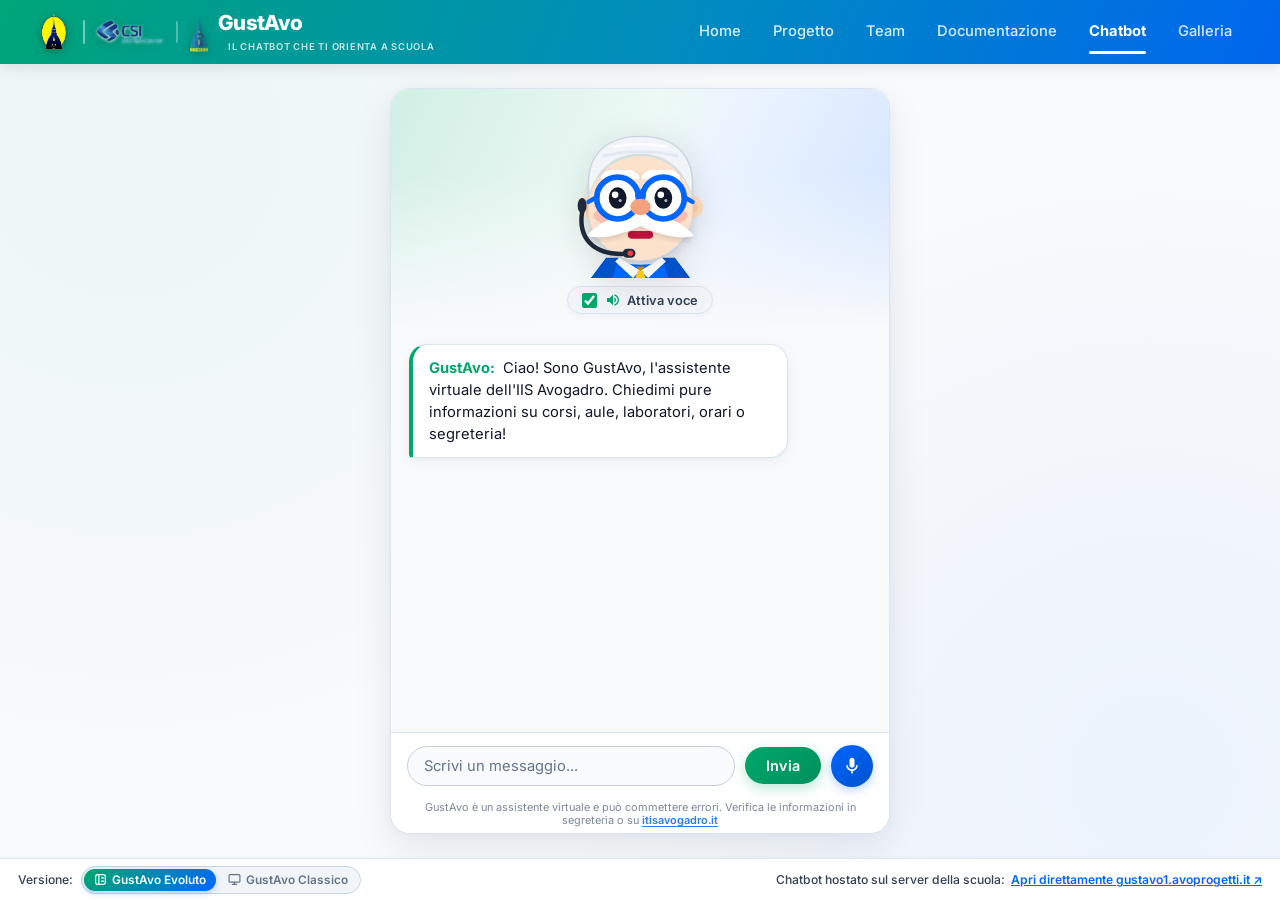
==== commit 77dc60f5: "Aggiungi logo CSI trasparente nell'header delle pagine" ====
--- a/chatbot.html
+++ b/chatbot.html
@@ -47,9 +47,13 @@
     <header>
         <nav class="navbar">
             <div class="nav-brand-group">
-                <div class="nav-brand-logos" aria-label="Logo IIS Avogadro">
+                <div class="nav-brand-logos" aria-label="Logo IIS Avogadro e CSI Piemonte">
                     <a draggable="false" href="https://www.itisavogadro.it/" target="_blank" rel="noopener noreferrer" class="nav-logo-link" title="Istituto Tecnico Amedeo Avogadro — Torino">
                         <img draggable="false" src="assets/img/brand/logo_avogadro.png" alt="Logo IIS Avogadro" class="nav-logo-avo">
+                    </a>
+                    <span class="nav-logo-divider" aria-hidden="true"></span>
+                    <a draggable="false" href="https://www.csipiemonte.it/" target="_blank" rel="noopener noreferrer" class="nav-logo-link" title="CSI Piemonte">
+                        <img draggable="false" src="assets/img/brand/logo_csi.png" alt="Logo CSI Piemonte" class="nav-logo-csi">
                     </a>
                 </div>
                 <span class="nav-brand-divider" aria-hidden="true"></span>
--- a/assets/css/style.css
+++ b/assets/css/style.css
@@ -1582,6 +1582,30 @@
     margin: 0 auto;
 }
 
+/* Card Wrapper Video con Didascalia come nella scheda Team */
+.video-card-wrapper {
+    display: flex;
+    flex-direction: column;
+    position: relative;
+    border-radius: var(--radius-md);
+    overflow: hidden;
+    background: #ffffff;
+    border: 2px solid var(--border-subtle);
+    box-shadow: 0 4px 14px rgba(0, 20, 60, 0.04);
+    width: 900px;
+    max-width: 100%;
+    margin: 0 auto;
+    transition: box-shadow 0.3s cubic-bezier(0.2, 0.8, 0.2, 1),
+        border-color 0.25s ease,
+        background 0.25s ease;
+}
+
+.video-card-wrapper:hover {
+    border-color: transparent;
+    background: linear-gradient(#ffffff, #ffffff) padding-box, var(--brand-gradient) border-box;
+    box-shadow: 0 14px 30px rgba(0, 40, 100, 0.14);
+}
+
 /* Custom Sleek Video Player */
 .custom-video-player {
     position: relative;
@@ -1594,6 +1618,43 @@
     box-shadow: 0 12px 36px rgba(0, 30, 80, 0.16);
     aspect-ratio: 16 / 9;
     user-select: none;
+}
+
+.video-card-wrapper .custom-video-player {
+    border-radius: calc(var(--radius-md) - 2px) calc(var(--radius-md) - 2px) 0 0;
+    box-shadow: none;
+    max-width: 100%;
+    width: 100%;
+}
+
+.video-caption {
+    flex: 1 1 auto;
+    display: flex;
+    align-items: center;
+    gap: 8px;
+    padding: 10px 14px;
+    font-size: 0.82rem;
+    color: var(--text-body);
+    line-height: 1.45;
+    background: #ffffff;
+    font-weight: 500;
+}
+
+.video-caption svg {
+    color: #ff0000;
+    flex-shrink: 0;
+}
+
+.video-caption-link {
+    color: var(--brand-blue);
+    font-weight: 600;
+    text-decoration: underline;
+    text-underline-offset: 3px;
+    transition: color 0.2s ease;
+}
+
+.video-caption-link:hover {
+    color: var(--brand-green);
 }
 
 .custom-video-player video {
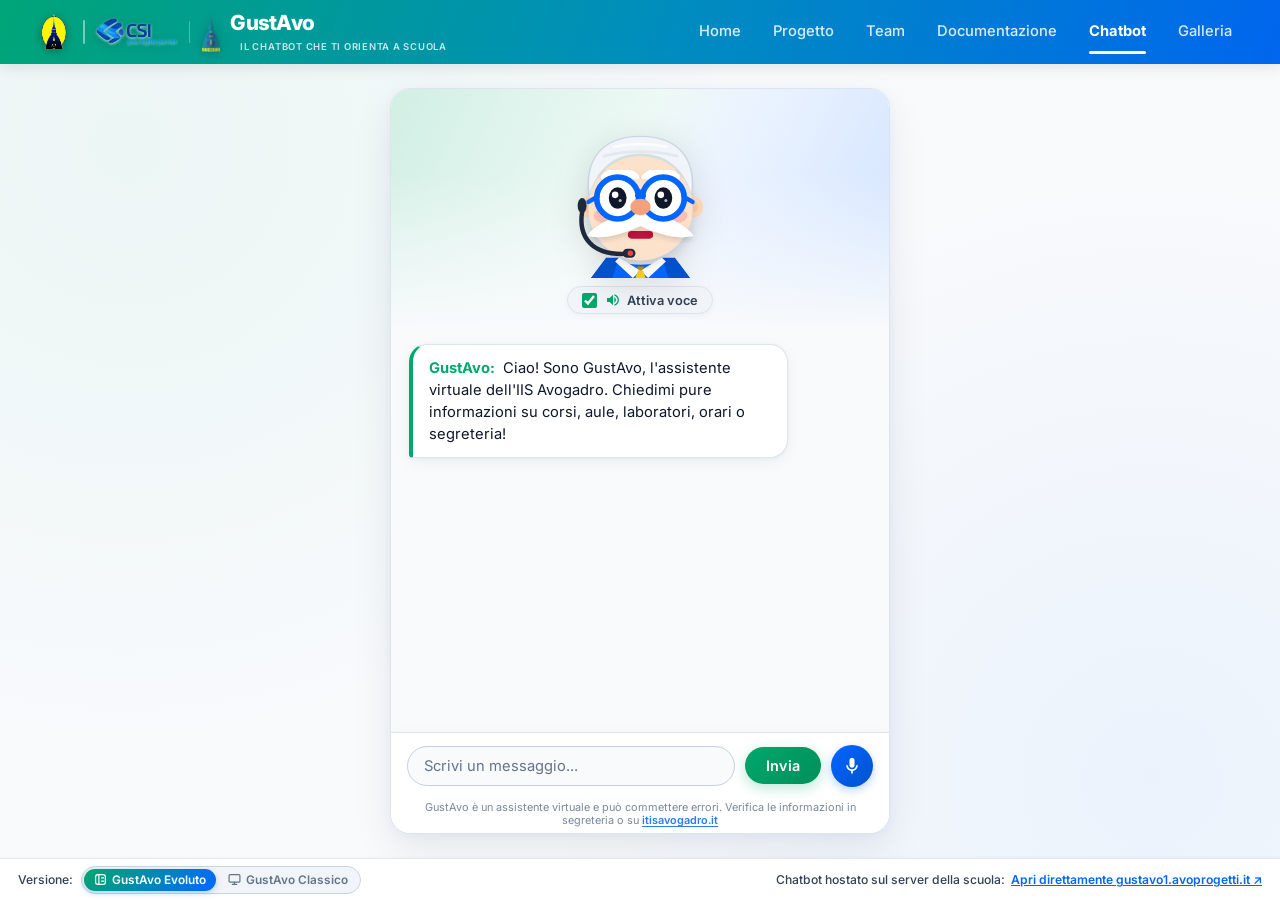
==== commit 3f899221: "refresh forzato immagine csi" ====
--- a/chatbot.html
+++ b/chatbot.html
@@ -53,7 +53,7 @@
                     </a>
                     <span class="nav-logo-divider" aria-hidden="true"></span>
                     <a draggable="false" href="https://www.csipiemonte.it/" target="_blank" rel="noopener noreferrer" class="nav-logo-link" title="CSI Piemonte">
-                        <img draggable="false" src="assets/img/brand/logo_csi.png" alt="Logo CSI Piemonte" class="nav-logo-csi">
+                        <img draggable="false" src="assets/img/brand/logo_csi.png?ver=1" alt="Logo CSI Piemonte" class="nav-logo-csi">
                     </a>
                 </div>
                 <span class="nav-brand-divider" aria-hidden="true"></span>
